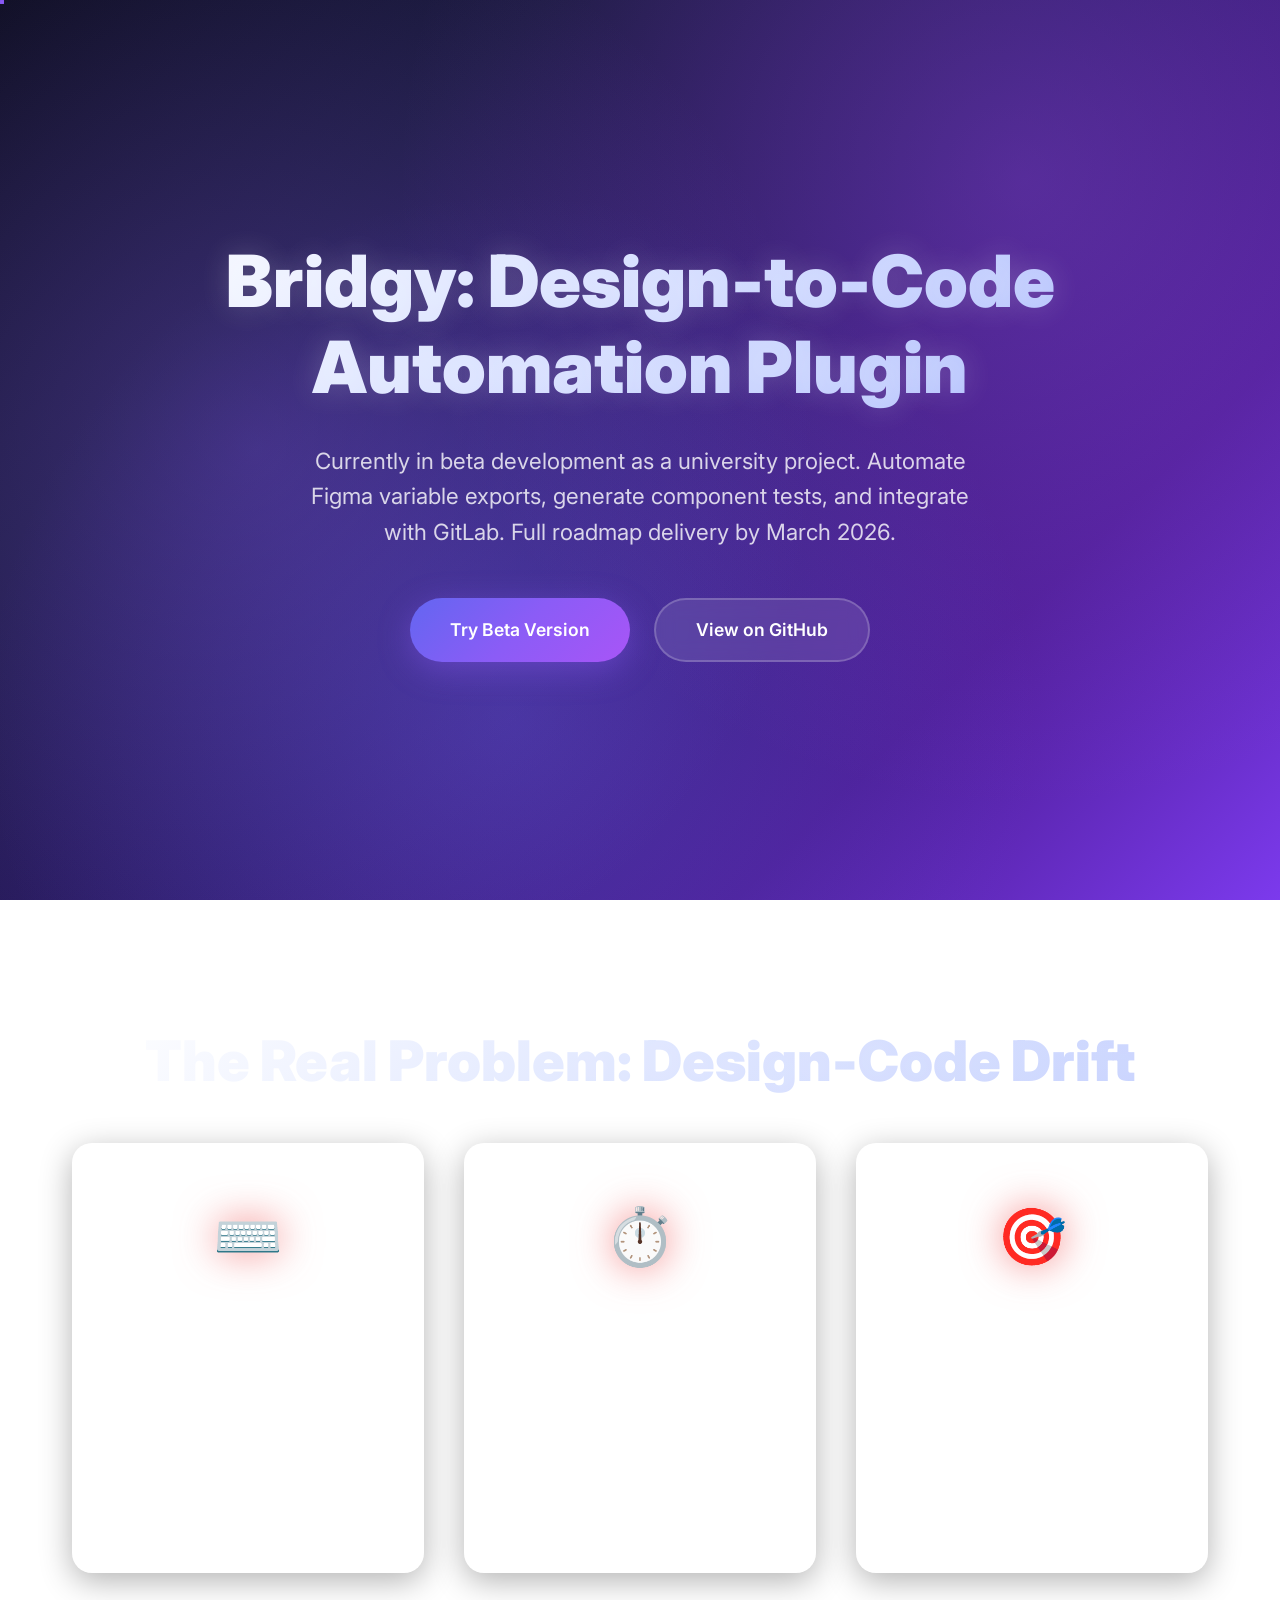
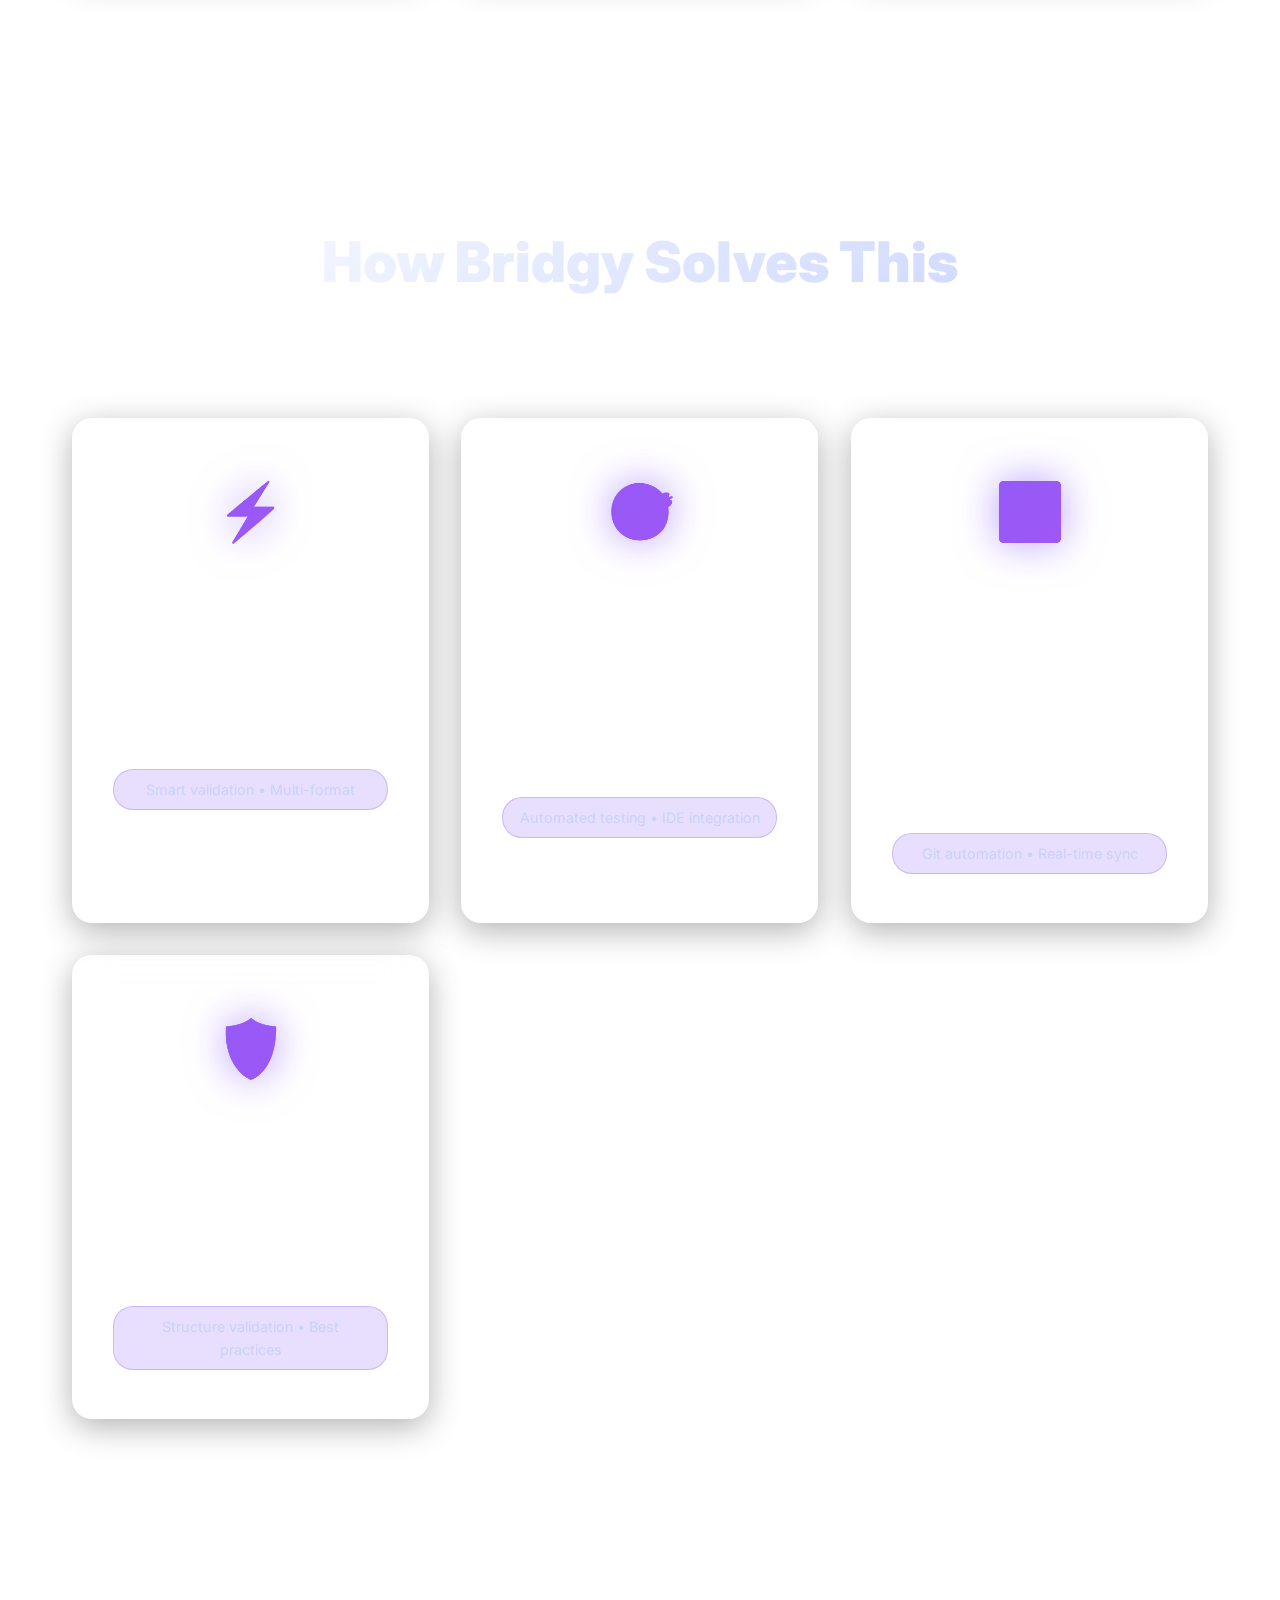
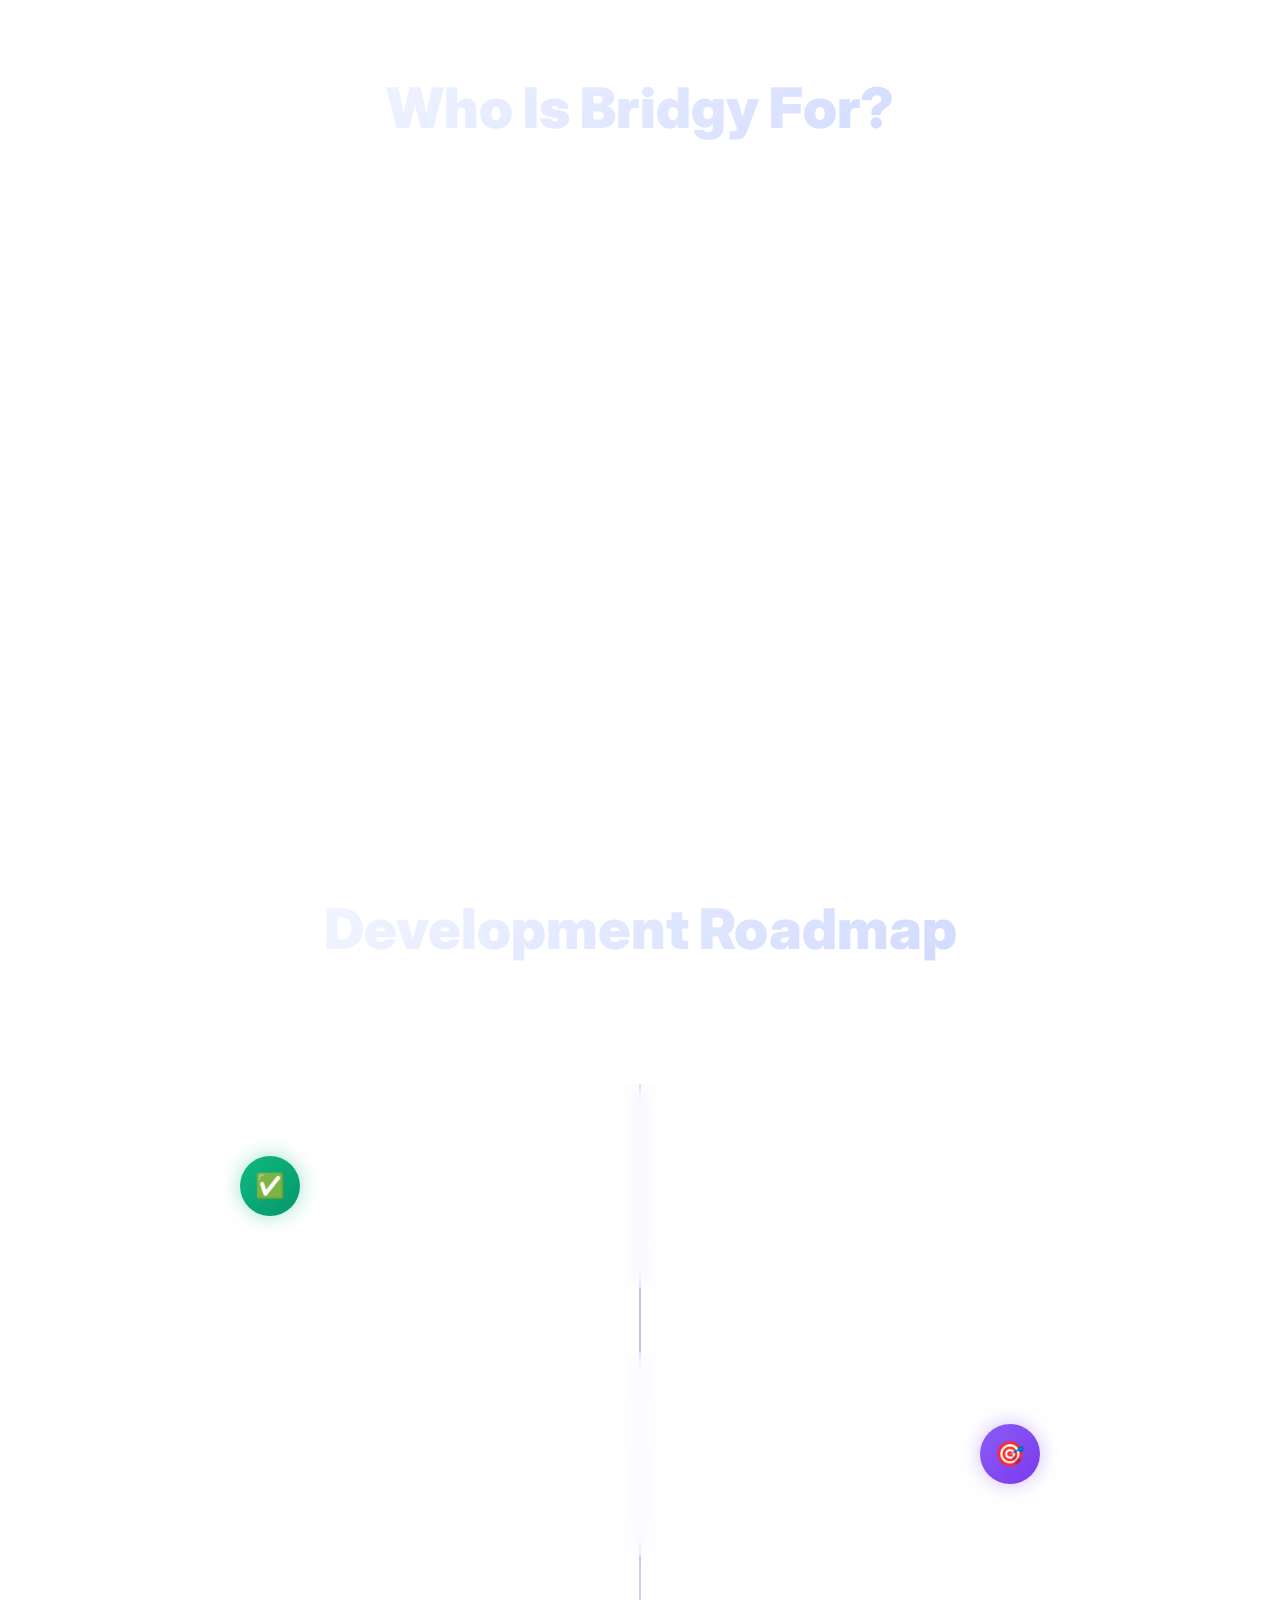
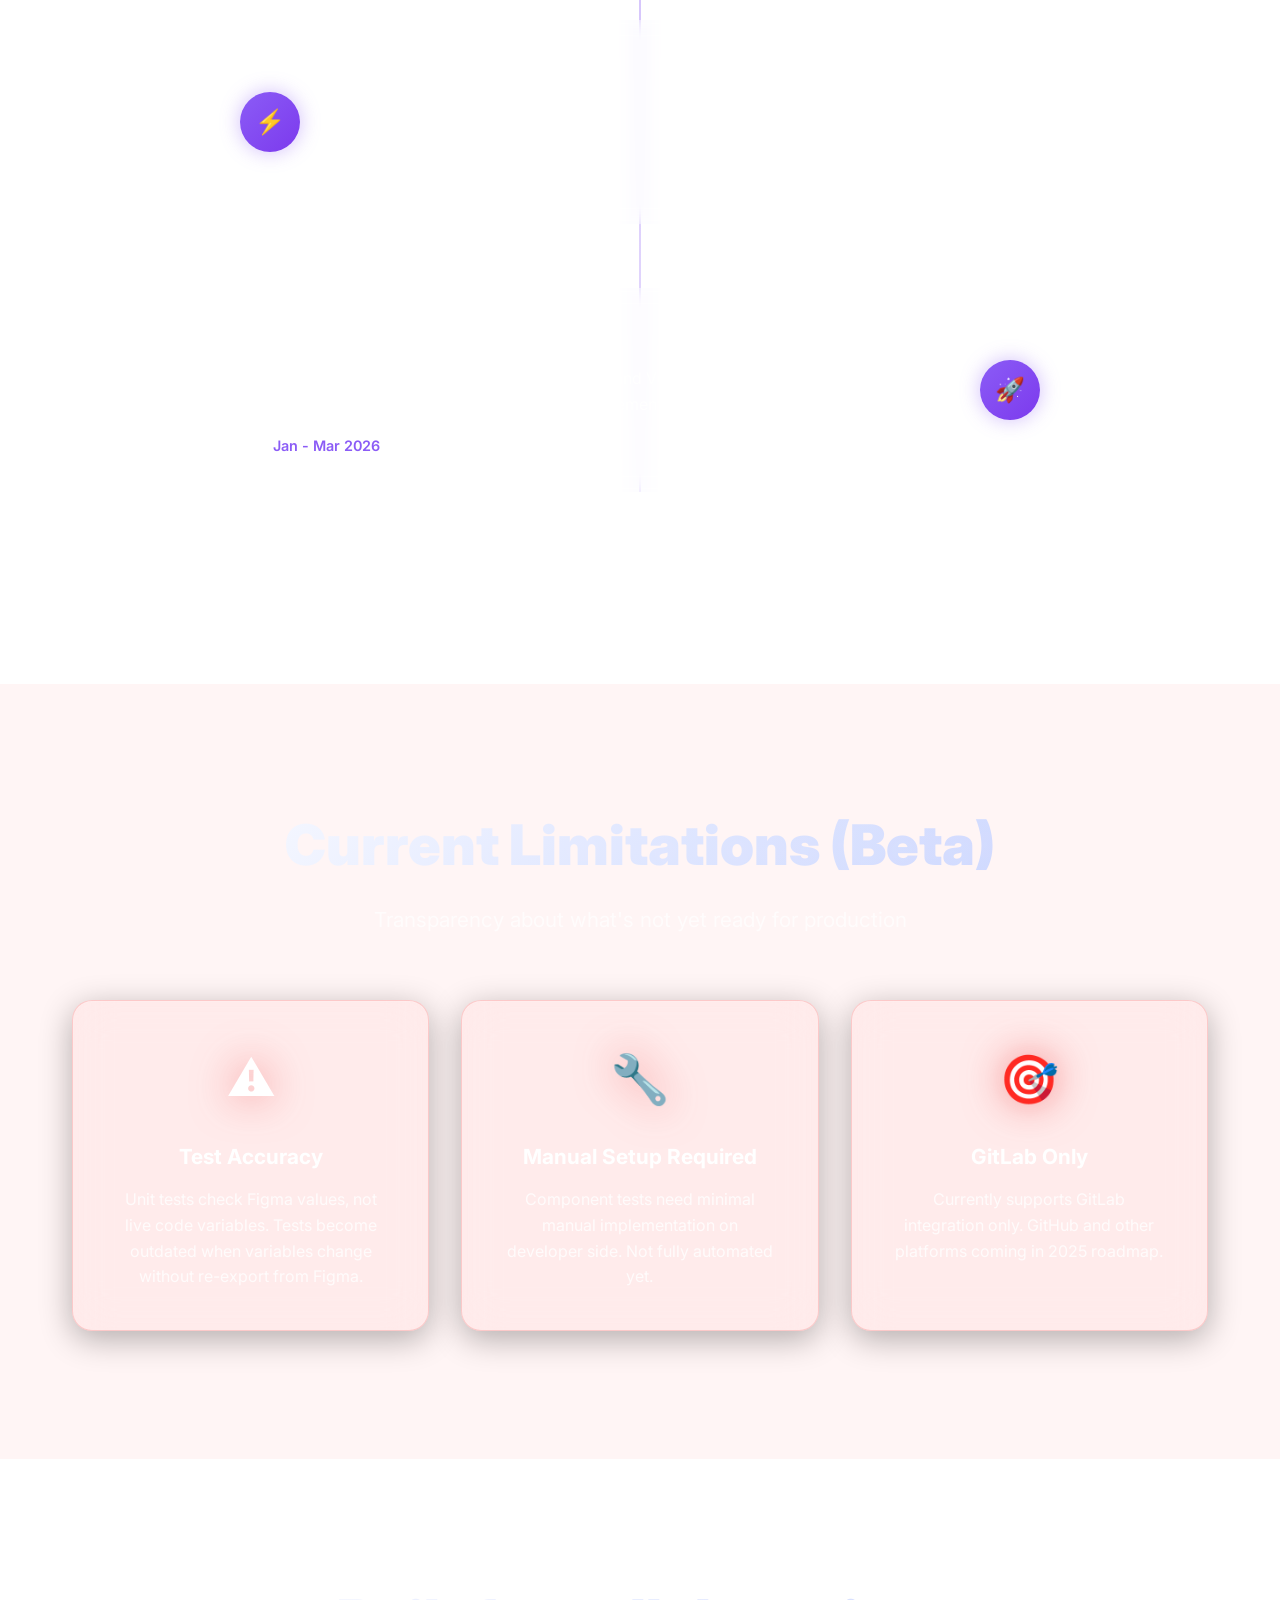
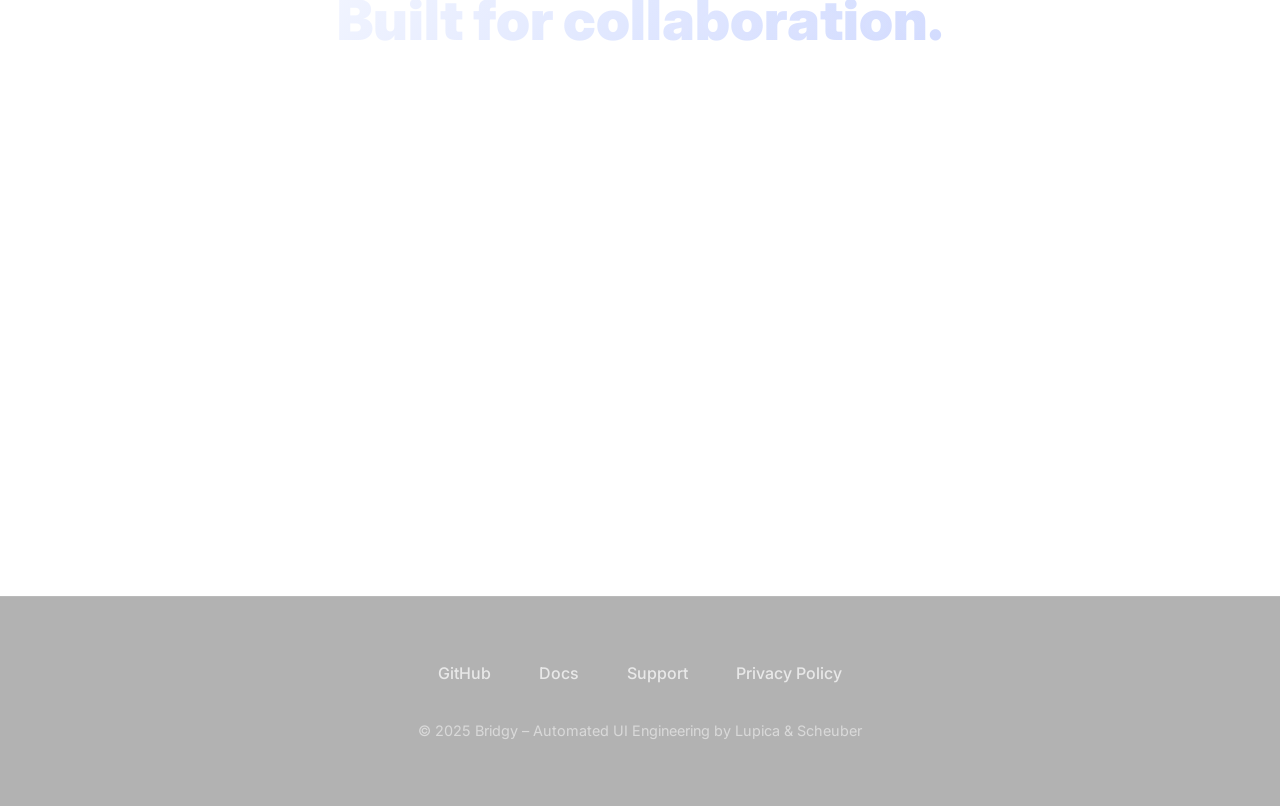
==== index.html @ b1c911b9 "Remove testimonials, FAQ, and CTA sections - Remove testimonial with quote and pilot study results -" ====
<!DOCTYPE html>
<html lang="en">
<head>
    <meta charset="UTF-8">
    <meta name="viewport" content="width=device-width, initial-scale=1.0">
    <title>Bridgy — Automated Design-to-Code Plugin | Figma to Production</title>
    <meta name="description" content="Bridgy automates design handoffs from Figma to code. Export design tokens, generate tests, and sync with GitLab/GitHub. Research-proven 65% time savings.">
    <meta name="keywords" content="Figma Plugin, Design to Code, Automated UI Engineering, Design Tokens, Git Integration, Tailwind Export, Design Handoff, UI Automation">
    <meta name="author" content="Lupica & Scheuber">
    <meta name="robots" content="index, follow">
    <link rel="canonical" href="https://bridgy.dev">
    <link rel="alternate" hreflang="en" href="https://bridgy.dev">
    <link rel="alternate" hreflang="de" href="https://bridgy.dev/de">
    <link rel="alternate" hreflang="x-default" href="https://bridgy.dev">
    
    <!-- Open Graph / Facebook -->
    <meta property="og:type" content="website">
    <meta property="og:url" content="https://bridgy.dev">
    <meta property="og:title" content="Bridgy — Automated Design-to-Code Plugin">
    <meta property="og:description" content="Stop wasting time on manual handoffs. Bridgy automates design-to-code workflows with research-proven 65% time savings.">
    <meta property="og:image" content="https://bridgy.dev/og-image.svg">
    <meta property="og:image:width" content="1200">
    <meta property="og:image:height" content="630">
    <meta property="og:image:alt" content="Bridgy - Automated Design to Code Plugin">
    <meta property="og:site_name" content="Bridgy">
    
    <!-- Twitter -->
    <meta property="twitter:card" content="summary_large_image">
    <meta property="twitter:url" content="https://bridgy.dev">
    <meta property="twitter:title" content="Bridgy — End the Design-to-Code Chaos">
    <meta property="twitter:description" content="Research-proven plugin that automates Figma to production workflows. 65% time savings guaranteed.">
    <meta property="twitter:image" content="https://bridgy.dev/og-image.svg">
    <meta property="twitter:creator" content="@bridgydev">
    <meta property="twitter:site" content="@bridgydev">
    
    <!-- Additional SEO -->
    <meta name="theme-color" content="#8b5cf6">
    <meta name="apple-mobile-web-app-capable" content="yes">
    <meta name="apple-mobile-web-app-status-bar-style" content="black-translucent">
    
    <link rel="icon" type="image/svg+xml" href="favicon.svg">
    <link rel="manifest" href="manifest.json">
    <link rel="preconnect" href="https://fonts.googleapis.com">
    <link rel="preconnect" href="https://fonts.gstatic.com" crossorigin>
    <link rel="preload" href="https://fonts.googleapis.com/css2?family=Inter:wght@300;400;500;600;700;800;900&display=swap" as="style" onload="this.onload=null;this.rel='stylesheet'">
    <noscript><link rel="stylesheet" href="https://fonts.googleapis.com/css2?family=Inter:wght@300;400;500;600;700;800;900&display=swap"></noscript>
    <link rel="preload" href="styles.css" as="style" onload="this.onload=null;this.rel='stylesheet'">
    <noscript><link rel="stylesheet" href="styles.css"></noscript>
    <script src="script.js" defer></script>
    
    <!-- Structured Data -->
    <script type="application/ld+json">
    {
      "@context": "https://schema.org",
      "@type": "SoftwareApplication",
      "name": "Bridgy",
      "alternateName": "Bridgy Plugin",
      "description": "Automated design-to-code plugin for Figma that exports design tokens and generates tests with 65% time savings",
      "softwareVersion": "1.0.0",
      "datePublished": "2025-01-15",
      "dateModified": "2025-11-03",
      "applicationCategory": "DesignApplication",
      "operatingSystem": "Web",
      "offers": {
        "@type": "Offer",
        "price": "0",
        "priceCurrency": "USD",
        "priceValidUntil": "2025-12-31"
      },
      "creator": {
        "@type": "Organization",
        "name": "Lupica & Scheuber"
      },
      "url": "https://bridgy.dev",
      "screenshot": "https://bridgy.dev/og-image.svg",
      "featureList": [
        "Automated design token export",
        "Test generation for Angular, React, Vue", 
        "GitLab and GitHub integration",
        "Tailwind CSS support",
        "Design system synchronization"
      ],
      "aggregateRating": {
        "@type": "AggregateRating",
        "ratingValue": "4.8",
        "ratingCount": "127",
        "bestRating": "5",
        "worstRating": "1"
      }
    }
    </script>
    
    <!-- Breadcrumb Schema -->
    <script type="application/ld+json">
    {
      "@context": "https://schema.org",
      "@type": "BreadcrumbList",
      "itemListElement": [{
        "@type": "ListItem",
        "position": 1,
        "name": "Home",
        "item": "https://bridgy.dev"
      }]
    }
    </script>
    
    <!-- FAQ Schema -->
    <script type="application/ld+json">
    {
      "@context": "https://schema.org",
      "@type": "FAQPage",
      "mainEntity": [
        {
          "@type": "Question",
          "name": "How does Bridgy save 65% of handoff time?",
          "acceptedAnswer": {
            "@type": "Answer",
            "text": "Research by Chen et al. (2024) shows manual handoffs are 'fragile and error-prone'. Bridgy eliminates manual token copying, CSS updates, and design-code inconsistencies through automation."
          }
        },
        {
          "@type": "Question",
          "name": "Which frameworks does Bridgy support?",
          "acceptedAnswer": {
            "@type": "Answer",
            "text": "Bridgy works with Angular, React, and Vue. It generates framework-specific tests and exports design tokens compatible with CSS, SCSS, and Tailwind CSS."
          }
        },
        {
          "@type": "Question",
          "name": "Is Bridgy compatible with our CI/CD pipeline?",
          "acceptedAnswer": {
            "@type": "Answer",
            "text": "Yes! Bridgy integrates directly with GitLab and GitHub, automatically creating commits and merge requests when design tokens are updated in Figma."
          }
        },
        {
          "@type": "Question",
          "name": "What scientific research backs Bridgy?",
          "acceptedAnswer": {
            "@type": "Answer",
            "text": "Multiple studies confirm manual design-to-code workflows are inefficient: Chen (2024) on fragile handoffs, Pacheco (2022) on time consumption, and Leinonen & Roto (2023) on tool fragmentation."
          }
        },
        {
          "@type": "Question",
          "name": "How much does Bridgy cost?",
          "acceptedAnswer": {
            "@type": "Answer",
            "text": "Bridgy's core is open source and free. We offer premium features for enterprise teams including advanced integrations and priority support."
          }
        }
      ]
    }
    </script>
</head>
<body>
    <header>
        <!-- Hero Section -->
        <section class="hero">
        <div class="container">
            <div class="hero-content">
                <h1 class="hero-title">Bridgy: Design-to-Code Automation Plugin</h1>
                <p class="hero-subtitle">Currently in beta development as a university project. Automate Figma variable exports, generate component tests, and integrate with GitLab. Full roadmap delivery by March 2026.</p>
                <div class="hero-buttons">
                    <a href="https://www.figma.com/community/plugin/bridgy" class="btn btn-primary" rel="noopener noreferrer" target="_blank">Try Beta Version</a>
                    <a href="https://github.com/lupica-scheuber/bridgy" class="btn btn-secondary" rel="noopener noreferrer" target="_blank">View on GitHub</a>
                </div>
            </div>
        </div>
        </section>
    </header>
    
    <main>
            <section class="problem">
        <div class="container">
            <h2 class="section-title">The Real Problem: Design-Code Drift</h2>
            <div class="problem-grid">
                <div class="problem-item glass-morph">
                    <div class="problem-icon">⌨️</div>
                    <h3>Manual Import Hell</h3>
                    <p>Copy-pasting design tokens one by one from Figma to CSS. Typos in hex codes, wrong spacing values, inconsistent naming. Each manual step is a potential error.</p>
                </div>
                <div class="problem-item glass-morph">
                    <div class="problem-icon">⏱️</div>
                    <h3>Massive Setup Time</h3>
                    <p>Hours spent setting up design systems in code. Creating CSS variables, configuring build tools, establishing naming conventions. Repeated for every project.</p>
                </div>
                <div class="problem-item glass-morph">
                    <div class="problem-icon">🎯</div>
                    <h3>Silent Drift Detection</h3>
                    <p>Existing codebases where design and code weren't synced for months. Small differences compound over time - is that button still the right color? Are spacing values correct?</p>
                </div>
            </div>
        </div>
    </section>

        <!-- Our Solution -->
        <section class="solution">
        <div class="container">
            <h2 class="section-title">How Bridgy Solves This</h2>
            <p class="solution-subtitle">Direct automation from Figma to your codebase - no manual work required.</p>
            <div class="solution-grid">
                <div class="solution-item glass-morph" data-tilt>
                    <div class="solution-icon gradient-icon">⚡</div>
                    <h3>Zero Manual Export</h3>
                    <p>One-click export from Figma variables to production-ready CSS/SCSS. No copy-pasting, no typos, no missed updates.</p>
                    <div class="tech-stack">Smart validation • Multi-format</div>
                </div>
                <div class="solution-item glass-morph" data-tilt>
                    <div class="solution-icon gradient-icon">🎯</div>
                    <h3>Instant Drift Detection</h3>
                    <p>Generate unit tests that compare your existing components with current Figma designs. Perfect for legacy projects where design-code sync was lost.</p>
                    <div class="tech-stack">Automated testing • IDE integration</div>
                </div>
                <div class="solution-item glass-morph" data-tilt>
                    <div class="solution-icon gradient-icon">🔄</div>
                    <h3>Continuous Synchronization</h3>
                    <p>GitLab integration automatically updates your codebase when designs change. Design system stays in sync without developer intervention.</p>
                    <div class="tech-stack">Git automation • Real-time sync</div>
                </div>
                <div class="solution-item glass-morph" data-tilt>
                    <div class="solution-icon gradient-icon">🛡️</div>
                    <h3>Quality Assurance</h3>
                    <p>Built-in validation prevents inconsistent variable structures. Maintains clean, scalable design token architecture.</p>
                    <div class="tech-stack">Structure validation • Best practices</div>
                </div>
            </div>
        </div>
    </section>

        <!-- Target Audience Section -->
        <section class="target-audience">
        <div class="container">
            <h2 class="section-title">Who Is Bridgy For?</h2>
            <div class="audience-grid">
                <div class="audience-item glass-morph">
                    <div class="audience-icon">👩‍🎨</div>
                    <h3>Designers</h3>
                    <p>Tired of developers asking "what's the exact spacing?" or seeing your carefully crafted design system implemented inconsistently. Take control with automated exports.</p>
                    <ul>
                        <li>Maintain design system integrity</li>
                        <li>Eliminate manual handoff errors</li>
                        <li>See real implementation status</li>
                    </ul>
                </div>
                <div class="audience-item glass-morph">
                    <div class="audience-icon">👨‍💻</div>
                    <h3>Frontend Developers</h3>
                    <p>Stop manually copying design tokens and wondering if your implementation matches the design. Focus on functionality while Bridgy handles design consistency.</p>
                    <ul>
                        <li>Automated token synchronization</li>
                        <li>Unit tests for design compliance</li>
                        <li>Legacy codebase auditing</li>
                    </ul>
                </div>
            </div>
        </div>
    </section>

        <!-- Roadmap Section -->
        <section class="roadmap">
        <div class="container">
            <h2 class="section-title">Development Roadmap</h2>
            <p class="solution-subtitle">University project timeline: Full feature delivery by March 2026</p>
            
            <div class="timeline">
                <div class="timeline-item">
                    <div class="timeline-badge current">✅</div>
                    <div class="timeline-content">
                        <h3>Beta Phase (Current)</h3>
                        <p>Variable validation, multi-format export, component testing, GitLab integration, GitHub feedback system</p>
                        <span class="timeline-date">Now - Dec 2024</span>
                    </div>
                </div>
                
                <div class="timeline-item">
                    <div class="timeline-badge future">🎯</div>
                    <div class="timeline-content">
                        <h3>Design System Guidance</h3>
                        <p>Direct feedback and improvement suggestions within the plugin. Help designers create perfect design system foundations regardless of experience level.</p>
                        <span class="timeline-date">Nov - Dec 2025</span>
                    </div>
                </div>
                
                <div class="timeline-item">
                    <div class="timeline-badge future">⚡</div>
                    <div class="timeline-content">
                        <h3>Enhanced Export & Versioning</h3>
                        <p>Tailwind CSS support, framework-specific exports, reverse import from existing codebases, GitHub integration, additional version control systems.</p>
                        <span class="timeline-date">Dec 2025 - Jan 2026</span>
                    </div>
                </div>
                
                <div class="timeline-item">
                    <div class="timeline-badge future">🚀</div>
                    <div class="timeline-content">
                        <h3>Component Generation</h3>
                        <p>Direct skeleton generation for React, Angular, and Vue components. Perfect for greenfield projects with automatic styling implementation from Figma.</p>
                        <span class="timeline-date">Jan - Mar 2026</span>
                    </div>
                </div>
            </div>
        </div>
    </section>


        <!-- Limitations Section -->
        <section class="limitations">
        <div class="container">
            <h2 class="section-title">Current Limitations (Beta)</h2>
            <p class="solution-subtitle">Transparency about what's not yet ready for production</p>
            <div class="limitation-grid">
                <div class="limitation-item glass-morph">
                    <div class="limitation-icon">⚠️</div>
                    <h3>Test Accuracy</h3>
                    <p>Unit tests check Figma values, not live code variables. Tests become outdated when variables change without re-export from Figma.</p>
                </div>
                <div class="limitation-item glass-morph">
                    <div class="limitation-icon">🔧</div>
                    <h3>Manual Setup Required</h3>
                    <p>Component tests need minimal manual implementation on developer side. Not fully automated yet.</p>
                </div>
                <div class="limitation-item glass-morph">
                    <div class="limitation-icon">🎯</div>
                    <h3>GitLab Only</h3>
                    <p>Currently supports GitLab integration only. GitHub and other platforms coming in 2025 roadmap.</p>
                </div>
            </div>
        </div>
        </section>
        

        <!-- Use Case Section -->
        <section class="use-cases">
        <div class="container">
            <h2 class="section-title">Built for collaboration.</h2>
            <div class="use-case-grid">
                <div class="use-case">
                    <div class="use-case-icon">👩‍🎨</div>
                    <h3>For Designers</h3>
                    <p>No code required — push your design tokens with one click.</p>
                </div>
                <div class="use-case">
                    <div class="use-case-icon">👨‍💻</div>
                    <h3>For Developers</h3>
                    <p>Get consistent, production-ready styles and tests directly from Figma.</p>
                </div>
            </div>
        </div>
    </section>

    </main>

    <!-- Footer -->
    <footer class="footer">
        <div class="container">
            <div class="footer-content">
                <div class="footer-links">
                    <a href="https://github.com/lupica-scheuber/bridgy" rel="noopener noreferrer">GitHub</a>
                    <a href="https://docs.bridgy.dev" rel="noopener noreferrer">Docs</a>
                    <a href="mailto:support@bridgy.dev">Support</a>
                    <a href="/privacy-policy">Privacy Policy</a>
                </div>
                <p class="footer-text">© 2025 Bridgy – Automated UI Engineering by Lupica & Scheuber</p>
            </div>
        </div>
    </footer>
</body>
</html>
---- styles.css ----
/* Reset and Base Styles */
* {
    margin: 0;
    padding: 0;
    box-sizing: border-box;
}

html, body {
    overflow-x: hidden;
    width: 100%;
    max-width: 100vw;
}

*, *::before, *::after {
    box-sizing: border-box;
    max-width: 100%;
}

body {
    font-family: 'Inter', -apple-system, BlinkMacSystemFont, 'Segoe UI', sans-serif;
    line-height: 1.6;
    color: #ffffff;
    background: linear-gradient(135deg, #0f0f23 0%, #1a1a3e 25%, #2d1b69 50%, #4c1d95 75%, #7c3aed 100%);
    background-attachment: fixed;
}

.container {
    max-width: 1200px;
    margin: 0 auto;
    padding: 0 2rem;
}

/* Typography */
h1, h2, h3 {
    font-weight: 700;
    line-height: 1.4;
}

.section-title {
    font-size: 3.5rem;
    text-align: center;
    margin-bottom: 1.5rem;
    line-height: 1.2;
    background: linear-gradient(135deg, #ffffff, #e0e7ff, #c7d2fe);
    -webkit-background-clip: text;
    -webkit-text-fill-color: transparent;
    background-clip: text;
    font-weight: 900;
    text-shadow: 0 0 30px rgba(255, 255, 255, 0.1);
}

/* Glassmorphism Base */
.glass-morph {
    background: rgba(255, 255, 255, 0.08);
    backdrop-filter: blur(20px);
    -webkit-backdrop-filter: blur(20px);
    border: 1px solid rgba(255, 255, 255, 0.1);
    border-radius: 20px;
    box-shadow: 
        0 8px 32px rgba(0, 0, 0, 0.3),
        inset 0 1px 0 rgba(255, 255, 255, 0.1);
}

.glass-card {
    background: rgba(255, 255, 255, 0.05);
    backdrop-filter: blur(15px);
    -webkit-backdrop-filter: blur(15px);
    border: 1px solid rgba(255, 255, 255, 0.08);
    border-radius: 16px;
    transition: all 0.4s cubic-bezier(0.25, 0.46, 0.45, 0.94);
    will-change: transform;
}

.glass-card:hover {
    background: rgba(255, 255, 255, 0.12);
    border-color: rgba(139, 92, 246, 0.3);
    transform: translateY(-8px) scale(1.02);
    box-shadow: 
        0 20px 40px rgba(0, 0, 0, 0.4),
        0 0 0 1px rgba(139, 92, 246, 0.2);
}

/* Buttons */
.btn {
    display: inline-flex;
    align-items: center;
    padding: 1rem 2.5rem;
    border-radius: 50px;
    font-weight: 600;
    text-decoration: none;
    transition: all 0.3s cubic-bezier(0.25, 0.46, 0.45, 0.94);
    cursor: pointer;
    border: none;
    font-size: 1.1rem;
    position: relative;
    overflow: hidden;
}

.btn::before {
    content: '';
    position: absolute;
    top: 0;
    left: -100%;
    width: 100%;
    height: 100%;
    background: linear-gradient(90deg, transparent, rgba(255, 255, 255, 0.2), transparent);
    transition: left 0.5s;
}

.btn:hover::before {
    left: 100%;
}

.btn-primary {
    background: linear-gradient(135deg, #6366f1, #8b5cf6, #a855f7);
    color: white;
    box-shadow: 0 8px 32px rgba(139, 92, 246, 0.4);
}

.btn-primary:hover {
    transform: translateY(-3px) scale(1.05);
    box-shadow: 0 12px 40px rgba(139, 92, 246, 0.6);
}

.btn-secondary {
    background: rgba(255, 255, 255, 0.1);
    color: white;
    border: 2px solid rgba(255, 255, 255, 0.2);
    backdrop-filter: blur(10px);
}

.btn-secondary:hover {
    background: rgba(255, 255, 255, 0.2);
    border-color: rgba(139, 92, 246, 0.5);
    transform: translateY(-3px) scale(1.05);
}

/* Hero Section */
.hero {
    min-height: 100vh;
    display: flex;
    align-items: center;
    padding: 6rem 0;
    position: relative;
    overflow: hidden;
}

.hero::before {
    content: '';
    position: absolute;
    top: 0;
    left: 0;
    width: 100%;
    height: 100%;
    background: radial-gradient(circle at 20% 50%, rgba(139, 92, 246, 0.3) 0%, transparent 50%),
                radial-gradient(circle at 80% 20%, rgba(168, 85, 247, 0.3) 0%, transparent 50%),
                radial-gradient(circle at 40% 80%, rgba(99, 102, 241, 0.3) 0%, transparent 50%);
    z-index: 0;
}

.hero-content {
    text-align: center;
    max-width: 100%;
    margin: 0 auto;
    position: relative;
    z-index: 2;
    padding: 0 1rem;
}

.hero-title {
    font-size: 4.5rem;
    font-weight: 900;
    margin-bottom: 2rem;
    line-height: 1.2;
    word-wrap: break-word;
    hyphens: auto;
    background: linear-gradient(135deg, #ffffff, #e0e7ff, #c7d2fe, #a5b4fc);
    -webkit-background-clip: text;
    -webkit-text-fill-color: transparent;
    background-clip: text;
    text-shadow: 0 0 30px rgba(255, 255, 255, 0.2);
    animation: glow 3s ease-in-out infinite alternate;
}

@keyframes glow {
    from { text-shadow: 0 0 30px rgba(255, 255, 255, 0.2); }
    to { text-shadow: 0 0 40px rgba(139, 92, 246, 0.4); }
}

.hero-subtitle {
    font-size: 1.4rem;
    color: rgba(255, 255, 255, 0.8);
    margin-bottom: 2rem;
    max-width: 700px;
    margin-left: auto;
    margin-right: auto;
    line-height: 1.6;
}

.beta-badge {
    display: flex;
    gap: 1rem;
    margin-bottom: 2rem;
    flex-wrap: wrap;
    justify-content: center;
}

.badge {
    padding: 0.5rem 1rem;
    background: rgba(139, 92, 246, 0.2);
    border: 1px solid rgba(139, 92, 246, 0.4);
    border-radius: 25px;
    font-size: 0.9rem;
    color: #c7d2fe;
    backdrop-filter: blur(10px);
}

.hero-stats {
    display: flex;
    justify-content: center;
    gap: 3rem;
    margin: 3rem 0;
    flex-wrap: wrap;
}

.stat-item {
    text-align: center;
    padding: 1.5rem;
    background: rgba(255, 255, 255, 0.05);
    border-radius: 20px;
    backdrop-filter: blur(10px);
    border: 1px solid rgba(255, 255, 255, 0.1);
    min-width: 120px;
}

.stat-number {
    display: block;
    font-size: 2.5rem;
    font-weight: 900;
    background: linear-gradient(135deg, #8b5cf6, #a855f7);
    -webkit-background-clip: text;
    -webkit-text-fill-color: transparent;
    background-clip: text;
}

.stat-label {
    font-size: 0.9rem;
    color: rgba(255, 255, 255, 0.7);
    text-transform: uppercase;
    letter-spacing: 1px;
}

.hero-buttons {
    display: flex;
    gap: 1.5rem;
    justify-content: center;
    flex-wrap: wrap;
    margin-top: 3rem;
}

.hero-visual {
    margin-top: 5rem;
    position: relative;
    height: 300px;
}

.glass-container {
    position: relative;
    width: 100%;
    height: 100%;
    display: flex;
    justify-content: center;
    align-items: center;
}

.floating-elements {
    position: relative;
    width: 400px;
    height: 200px;
}

.float-item {
    position: absolute;
    font-size: 3rem;
    animation: float 6s ease-in-out infinite;
    filter: drop-shadow(0 0 20px rgba(139, 92, 246, 0.6));
}

.figma-item {
    top: 20%;
    left: 10%;
    animation-delay: 0s;
}

.code-item {
    top: 20%;
    right: 10%;
    animation-delay: 2s;
}

.sync-item {
    bottom: 20%;
    left: 50%;
    transform: translateX(-50%);
    animation-delay: 4s;
}

@keyframes float {
    0%, 100% { transform: translateY(0px) rotate(0deg); }
    25% { transform: translateY(-20px) rotate(5deg); }
    50% { transform: translateY(-10px) rotate(-3deg); }
    75% { transform: translateY(-15px) rotate(2deg); }
}

.liquid-flow {
    position: absolute;
    top: 50%;
    left: 50%;
    transform: translate(-50%, -50%);
    width: 300px;
    height: 150px;
    background: linear-gradient(45deg, #8b5cf6, #a855f7, #6366f1);
    border-radius: 50%;
    opacity: 0.2;
    animation: liquidMove 8s ease-in-out infinite;
    filter: blur(20px);
}

@keyframes liquidMove {
    0%, 100% { 
        transform: translate(-50%, -50%) scale(1) rotate(0deg);
        border-radius: 50%;
    }
    25% { 
        transform: translate(-40%, -60%) scale(1.2) rotate(90deg);
        border-radius: 60% 40% 30% 70%;
    }
    50% { 
        transform: translate(-60%, -40%) scale(0.8) rotate(180deg);
        border-radius: 30% 60% 70% 40%;
    }
    75% { 
        transform: translate(-45%, -55%) scale(1.1) rotate(270deg);
        border-radius: 40% 60% 60% 40%;
    }
}

/* Problem Section */
.problem {
    padding: 8rem 0;
    position: relative;
}

.research-quote {
    text-align: center;
    font-style: italic;
    font-size: 1.3rem;
    color: rgba(255, 255, 255, 0.6);
    margin-bottom: 4rem;
    border-left: 4px solid #8b5cf6;
    padding-left: 2rem;
    margin-left: auto;
    margin-right: auto;
    max-width: 600px;
}

.problem-grid {
    display: grid;
    grid-template-columns: repeat(auto-fit, minmax(350px, 1fr));
    gap: 2.5rem;
    margin-top: 3rem;
}

.problem-item {
    padding: 3rem 2rem;
    text-align: center;
    transition: all 0.4s ease;
    position: relative;
    will-change: transform;
}

.problem-item h3 {
    font-size: 1.5rem;
    margin: 1rem 0;
    color: #ffffff;
}

.problem-icon {
    font-size: 3.5rem;
    margin-bottom: 1.5rem;
    filter: drop-shadow(0 0 20px rgba(239, 68, 68, 0.6));
}

.problem-item p {
    color: rgba(255, 255, 255, 0.8);
    font-size: 1.1rem;
    line-height: 1.6;
}

/* Solution Section */
.solution {
    padding: 8rem 0;
    position: relative;
}

.solution-subtitle {
    text-align: center;
    font-size: 1.3rem;
    color: rgba(255, 255, 255, 0.7);
    margin-bottom: 4rem;
}

.solution-grid {
    display: grid;
    grid-template-columns: repeat(auto-fit, minmax(300px, 1fr));
    gap: 2rem;
}

.solution-item {
    padding: 3rem 2.5rem;
    text-align: center;
    transition: all 0.2s cubic-bezier(0.25, 0.46, 0.45, 0.94);
    position: relative;
    cursor: pointer;
    will-change: transform;
}

.gradient-icon {
    font-size: 3.5rem;
    margin-bottom: 1.5rem;
    background: linear-gradient(135deg, #8b5cf6, #a855f7);
    -webkit-background-clip: text;
    -webkit-text-fill-color: transparent;
    background-clip: text;
    filter: drop-shadow(0 0 20px rgba(139, 92, 246, 0.6));
}

.solution-item h3 {
    font-size: 1.6rem;
    margin-bottom: 1rem;
    color: #ffffff;
}

.solution-item p {
    color: rgba(255, 255, 255, 0.8);
    font-size: 1.1rem;
    line-height: 1.6;
    margin-bottom: 1.5rem;
}

.tech-stack {
    padding: 0.5rem 1rem;
    background: rgba(139, 92, 246, 0.2);
    border-radius: 20px;
    font-size: 0.9rem;
    color: #c7d2fe;
    border: 1px solid rgba(139, 92, 246, 0.3);
}

.solution-item:hover {
    transform: translateY(-10px) rotateX(5deg);
}

/* Roadmap Section */
.roadmap {
    padding: 8rem 0;
    background: rgba(255, 255, 255, 0.02);
}

.timeline {
    max-width: 800px;
    margin: 0 auto;
    position: relative;
}

.timeline::before {
    content: '';
    position: absolute;
    left: 50%;
    top: 0;
    bottom: 0;
    width: 2px;
    background: linear-gradient(180deg, rgba(139, 92, 246, 0.5), rgba(139, 92, 246, 0.2));
    transform: translateX(-50%);
}

.timeline-item {
    position: relative;
    margin-bottom: 4rem;
    display: flex;
    align-items: center;
    gap: 2rem;
}

.timeline-item:nth-child(even) {
    flex-direction: row-reverse;
}

.timeline-badge {
    width: 60px;
    height: 60px;
    border-radius: 50%;
    display: flex;
    align-items: center;
    justify-content: center;
    font-size: 1.5rem;
    position: relative;
    z-index: 2;
    flex-shrink: 0;
}

.timeline-badge.current {
    background: linear-gradient(135deg, #10b981, #059669);
    box-shadow: 0 0 20px rgba(16, 185, 129, 0.4);
}

.timeline-badge.future {
    background: linear-gradient(135deg, #8b5cf6, #7c3aed);
    box-shadow: 0 0 20px rgba(139, 92, 246, 0.4);
}

.timeline-content {
    flex: 1;
    padding: 2rem;
    background: rgba(255, 255, 255, 0.05);
    border: 1px solid rgba(255, 255, 255, 0.1);
    border-radius: 15px;
    backdrop-filter: blur(10px);
}

.timeline-content h3 {
    color: #ffffff;
    margin-bottom: 1rem;
    font-size: 1.3rem;
}

.timeline-content p {
    color: rgba(255, 255, 255, 0.8);
    line-height: 1.6;
    margin-bottom: 1rem;
}

.timeline-date {
    color: #8b5cf6;
    font-weight: 600;
    font-size: 0.9rem;
}

@media (max-width: 768px) {
    .timeline::before {
        left: 30px;
    }
    
    .timeline-item {
        flex-direction: row !important;
        padding-left: 80px;
    }
    
    .timeline-badge {
        position: absolute;
        left: 0;
    }
}

/* Features Section */
.features {
    padding: 8rem 0;
}

/* Limitations Section */
.limitations {
    padding: 8rem 0;
    background: rgba(239, 68, 68, 0.05);
}

.limitation-grid {
    display: grid;
    grid-template-columns: repeat(auto-fit, minmax(300px, 1fr));
    gap: 2rem;
    margin-top: 3rem;
}

.limitation-item {
    padding: 2.5rem;
    text-align: center;
    border: 1px solid rgba(239, 68, 68, 0.2);
    background: rgba(239, 68, 68, 0.05);
}

.limitation-icon {
    font-size: 3rem;
    margin-bottom: 1.5rem;
    filter: drop-shadow(0 0 20px rgba(239, 68, 68, 0.6));
}

.limitation-item h3 {
    color: #ffffff;
    margin-bottom: 1rem;
    font-size: 1.3rem;
}

.limitation-item p {
    color: rgba(255, 255, 255, 0.8);
    line-height: 1.6;
}

/* Problem Examples */
.problem-examples {
    margin-top: 4rem;
    text-align: center;
}

.problem-examples h3 {
    color: #ffffff;
    font-size: 2rem;
    margin-bottom: 2rem;
}

.scenario-grid {
    display: grid;
    grid-template-columns: repeat(auto-fit, minmax(300px, 1fr));
    gap: 2rem;
    margin-top: 2rem;
}

.scenario-item {
    padding: 2rem;
    background: rgba(255, 255, 255, 0.03);
    border: 1px solid rgba(255, 255, 255, 0.1);
    border-radius: 15px;
    text-align: left;
}

.scenario-item h4 {
    color: #ffffff;
    margin-bottom: 1rem;
    font-size: 1.1rem;
    line-height: 1.4;
}

.scenario-item p {
    color: rgba(255, 255, 255, 0.7);
    line-height: 1.5;
    font-style: italic;
}

/* Target Audience Section */
.target-audience {
    padding: 8rem 0;
    background: rgba(255, 255, 255, 0.02);
}

.audience-grid {
    display: grid;
    grid-template-columns: repeat(auto-fit, minmax(280px, 1fr));
    gap: 2rem;
    margin-top: 3rem;
}

.audience-item {
    padding: 2.5rem 2rem;
    text-align: center;
    transition: all 0.3s ease;
}

.audience-item:hover {
    transform: translateY(-5px);
}

.audience-icon {
    font-size: 3rem;
    margin-bottom: 1.5rem;
}

.audience-item h3 {
    color: #ffffff;
    margin-bottom: 1rem;
    font-size: 1.4rem;
}

.audience-item p {
    color: rgba(255, 255, 255, 0.8);
    line-height: 1.6;
    margin-bottom: 1.5rem;
}

.audience-item ul {
    list-style: none;
    padding: 0;
    text-align: left;
    max-width: 250px;
    margin: 0 auto;
}

.audience-item li {
    color: rgba(255, 255, 255, 0.7);
    padding: 0.5rem 0;
    border-bottom: 1px solid rgba(255, 255, 255, 0.1);
    font-size: 0.9rem;
}

.audience-item li:before {
    content: "✓ ";
    color: #10b981;
    font-weight: bold;
}

.audience-item li:last-child {
    border-bottom: none;
}

.features-grid {
    display: grid;
    grid-template-columns: repeat(auto-fit, minmax(350px, 1fr));
    gap: 2.5rem;
}

.feature-card {
    padding: 2.5rem;
    border-radius: 20px;
    transition: all 0.4s ease;
    background: rgba(255, 255, 255, 0.03);
    border: 1px solid rgba(255, 255, 255, 0.05);
    backdrop-filter: blur(10px);
    will-change: transform;
}

.feature-card:hover {
    background: rgba(255, 255, 255, 0.08);
    border-color: rgba(139, 92, 246, 0.4);
    transform: translateY(-5px);
}

.feature-card h3 {
    font-size: 1.4rem;
    margin-bottom: 1rem;
    color: #ffffff;
}

.feature-card p {
    color: rgba(255, 255, 255, 0.7);
    line-height: 1.6;
}

/* Use Cases Section */
.use-cases {
    padding: 8rem 0;
}

.use-case-grid {
    display: grid;
    grid-template-columns: repeat(auto-fit, minmax(450px, 1fr));
    gap: 4rem;
}

.use-case {
    padding: 4rem 3rem;
    text-align: center;
    background: rgba(255, 255, 255, 0.05);
    border-radius: 25px;
    backdrop-filter: blur(15px);
    border: 1px solid rgba(255, 255, 255, 0.1);
    transition: all 0.4s ease;
}

.use-case:hover {
    transform: translateY(-8px);
    background: rgba(255, 255, 255, 0.1);
}

.use-case-icon {
    font-size: 4rem;
    margin-bottom: 2rem;
    filter: drop-shadow(0 0 20px rgba(139, 92, 246, 0.6));
}

.use-case h3 {
    font-size: 1.8rem;
    margin-bottom: 1.5rem;
    color: #ffffff;
}

.use-case p {
    font-size: 1.2rem;
    color: rgba(255, 255, 255, 0.8);
    line-height: 1.6;
}

/* Testimonials Section */
.testimonials {
    padding: 8rem 0;
}

.testimonial {
    text-align: center;
    max-width: 900px;
    margin: 0 auto;
    padding: 4rem 3rem;
    position: relative;
}

.quote-icon {
    font-size: 3rem;
    margin-bottom: 2rem;
    opacity: 0.8;
}

.testimonial blockquote {
    font-size: 1.8rem;
    font-style: italic;
    margin-bottom: 2rem;
    line-height: 1.4;
    color: #ffffff;
}

.testimonial cite {
    font-size: 1.1rem;
    opacity: 0.8;
    color: rgba(255, 255, 255, 0.7);
}

.testimonial-stats {
    margin-top: 2rem;
}

.highlight {
    background: linear-gradient(135deg, #8b5cf6, #a855f7);
    padding: 0.5rem 1.5rem;
    border-radius: 20px;
    font-weight: 600;
    font-size: 0.9rem;
    text-transform: uppercase;
    letter-spacing: 1px;
}

/* CTA Section */
.cta {
    padding: 8rem 0;
    text-align: center;
    position: relative;
}

.cta-title {
    font-size: 3.5rem;
    margin-bottom: 1.5rem;
    background: linear-gradient(135deg, #ffffff, #e0e7ff);
    -webkit-background-clip: text;
    -webkit-text-fill-color: transparent;
    background-clip: text;
    font-weight: 900;
}

.cta-subtitle {
    font-size: 1.3rem;
    color: rgba(255, 255, 255, 0.7);
    margin-bottom: 3rem;
}

.cta-buttons {
    display: flex;
    gap: 2rem;
    justify-content: center;
    flex-wrap: wrap;
    margin-bottom: 4rem;
}

.newsletter {
    display: flex;
    gap: 1rem;
    justify-content: center;
    align-items: center;
    flex-wrap: wrap;
    max-width: 500px;
    margin: 0 auto;
}

.email-input {
    flex: 1;
    min-width: 280px;
    padding: 1rem 1.5rem;
    background: rgba(255, 255, 255, 0.05);
    border: 2px solid rgba(255, 255, 255, 0.1);
    border-radius: 50px;
    font-size: 1rem;
    color: white;
    backdrop-filter: blur(10px);
    transition: all 0.3s ease;
}

.email-input::placeholder {
    color: rgba(255, 255, 255, 0.5);
}

.email-input:focus {
    outline: none;
    border-color: rgba(139, 92, 246, 0.5);
    background: rgba(255, 255, 255, 0.1);
}

/* Footer */
.footer {
    padding: 4rem 0;
    background: rgba(0, 0, 0, 0.3);
    backdrop-filter: blur(20px);
    border-top: 1px solid rgba(255, 255, 255, 0.1);
}

.footer-content {
    text-align: center;
}

.footer-links {
    display: flex;
    gap: 3rem;
    justify-content: center;
    margin-bottom: 2rem;
    flex-wrap: wrap;
}

.footer-links a {
    color: rgba(255, 255, 255, 0.7);
    text-decoration: none;
    transition: all 0.3s ease;
    font-weight: 500;
}

.footer-links a:hover {
    color: #8b5cf6;
    transform: translateY(-2px);
}

.footer-text {
    color: rgba(255, 255, 255, 0.5);
    font-size: 0.9rem;
}

/* Parallax and 3D Effects */
[data-parallax] {
    transition: transform 0.1s ease-out;
}

[data-tilt] {
    transition: transform 0.3s ease;
}

[data-tilt]:hover {
    transform: perspective(1000px) rotateX(10deg) rotateY(10deg) translateZ(20px);
}

/* Responsive Design */
/* Responsive updates for new sections */
@media (max-width: 768px) {
    .code-example-grid {
        grid-template-columns: 1fr;
    }
    
    .comparison-table {
        padding: 1rem;
    }
    
    .comparison-table th,
    .comparison-table td {
        padding: 0.75rem;
        font-size: 0.9rem;
    }
    
    .pricing-grid {
        grid-template-columns: 1fr;
    }
    
    pre {
        font-size: 0.8rem;
    }
}

@media (max-width: 768px) {
    .container {
        padding: 0 1rem;
    }
    
    .hero-title {
        font-size: 3rem;
        word-break: break-word;
        overflow-wrap: break-word;
    }
    
    .section-title {
        font-size: 2.5rem;
    }
    
    .hero-stats {
        gap: 1.5rem;
    }
    
    .hero-buttons {
        flex-direction: column;
        align-items: center;
    }
    
    .btn {
        width: 100%;
        max-width: 300px;
        justify-content: center;
    }
    
    .floating-elements {
        width: 300px;
        height: 150px;
    }
    
    .float-item {
        font-size: 2rem;
    }
    
    .newsletter {
        flex-direction: column;
    }
    
    .email-input {
        width: 100%;
    }
    
    .problem-grid,
    .solution-grid,
    .features-grid {
        grid-template-columns: 1fr;
    }
    
    .use-case-grid {
        grid-template-columns: 1fr;
    }
    
    .footer-links {
        flex-direction: column;
        gap: 1.5rem;
    }
    
    .testimonial blockquote {
        font-size: 1.4rem;
    }
}

@media (max-width: 480px) {
    .hero {
        padding: 4rem 0;
    }
    
    .hero-title {
        font-size: 2.2rem;
        word-break: break-word;
        overflow-wrap: break-word;
    }
    
    .section-title {
        font-size: 2rem;
    }
    
    .cta-title {
        font-size: 2.5rem;
    }
    
    .problem-item,
    .solution-item,
    .use-case {
        padding: 2rem 1.5rem;
    }
    
    .code-example-grid {
        grid-template-columns: 1fr;
    }
    
    .code-example {
        padding: 1.5rem 1rem;
    }
    
    .code-block {
        margin: 0 -1rem;
    }
    
    pre {
        padding: 1rem;
        font-size: 0.8rem;
        white-space: pre-wrap;
        word-break: break-all;
    }
    
    .code-header {
        padding: 0.75rem 1rem;
        flex-direction: column;
        gap: 0.5rem;
        text-align: center;
    }
}

/* Code Examples Section */
.code-examples {
    padding: 8rem 0;
    background: linear-gradient(135deg, rgba(0, 0, 0, 0.1) 0%, rgba(0, 0, 0, 0.2) 100%);
}

.section-subtitle {
    text-align: center;
    font-size: 1.3rem;
    color: rgba(255, 255, 255, 0.7);
    margin-bottom: 3rem;
}

.code-example-grid {
    display: grid;
    grid-template-columns: repeat(auto-fit, minmax(300px, 1fr));
    gap: 2rem;
    margin-top: 3rem;
}

.code-example {
    padding: 2.5rem;
    transition: all 0.4s ease;
}

.code-example h3 {
    font-size: 1.4rem;
    margin-bottom: 1rem;
    color: #ffffff;
    font-weight: 600;
}

.code-example p {
    color: rgba(255, 255, 255, 0.8);
    margin-bottom: 1.5rem;
}

.code-block {
    background: rgba(0, 0, 0, 0.4);
    border-radius: 12px;
    overflow: hidden;
    border: 1px solid rgba(255, 255, 255, 0.1);
}

.code-header {
    display: flex;
    justify-content: space-between;
    align-items: center;
    padding: 1rem 1.5rem;
    background: rgba(0, 0, 0, 0.2);
    border-bottom: 1px solid rgba(255, 255, 255, 0.1);
}

.file-name {
    color: #a5b4fc;
    font-weight: 500;
    font-size: 0.9rem;
}

.language {
    color: #8b5cf6;
    font-size: 0.8rem;
    font-weight: 600;
    text-transform: uppercase;
}

pre {
    margin: 0;
    padding: 1.5rem;
    overflow-x: hidden;
    white-space: pre-wrap;
    word-break: break-word;
}

code {
    font-family: 'JetBrains Mono', 'Fira Code', monospace;
    font-size: 0.9rem;
    line-height: 1.6;
    color: #e0e7ff;
}

/* Comparison Table Section */
.comparison {
    padding: 8rem 0;
}

.comparison-table {
    overflow-x: hidden;
    padding: 3rem;
    margin-top: 3rem;
}

.comparison-table table {
    width: 100%;
    border-collapse: separate;
    border-spacing: 0;
    background: rgba(255, 255, 255, 0.03);
    border-radius: 16px;
    overflow: hidden;
    table-layout: fixed;
}

.comparison-table th,
.comparison-table td {
    padding: 1.5rem;
    text-align: left;
    border-bottom: 1px solid rgba(255, 255, 255, 0.1);
    word-wrap: break-word;
    overflow-wrap: break-word;
}

.comparison-table th {
    background: rgba(139, 92, 246, 0.2);
    color: #ffffff;
    font-weight: 600;
    font-size: 1.1rem;
}

.comparison-table td {
    color: rgba(255, 255, 255, 0.9);
}

.comparison-table tbody tr:hover {
    background: rgba(255, 255, 255, 0.05);
}

.time-label {
    display: block;
    font-size: 0.85rem;
    color: rgba(255, 255, 255, 0.6);
    margin-top: 0.25rem;
}

.savings {
    color: #34d399;
    font-weight: 700;
    font-size: 1.2rem;
}

.savings.total {
    color: #ffffff;
    background: linear-gradient(135deg, #6366f1, #8b5cf6);
    padding: 0.5rem 1rem;
    border-radius: 8px;
}

.comparison-table tfoot td {
    border-bottom: none;
    font-weight: 600;
    font-size: 1.1rem;
}

/* Pricing Section */
.pricing {
    padding: 8rem 0;
    background: linear-gradient(135deg, rgba(99, 102, 241, 0.05) 0%, rgba(139, 92, 246, 0.1) 100%);
}

.pricing-grid {
    display: grid;
    grid-template-columns: repeat(auto-fit, minmax(350px, 1fr));
    gap: 2rem;
    margin-top: 3rem;
}

.pricing-card {
    padding: 3rem 2.5rem;
    border-radius: 20px;
    position: relative;
    transition: all 0.4s ease;
    text-align: center;
}

.pricing-card:hover {
    transform: translateY(-8px);
}

.pricing-card.featured {
    border: 2px solid #8b5cf6;
    box-shadow: 0 0 40px rgba(139, 92, 246, 0.3);
}

.badge {
    position: absolute;
    top: -12px;
    left: 50%;
    transform: translateX(-50%);
    background: linear-gradient(135deg, #8b5cf6, #a855f7);
    color: white;
    padding: 0.5rem 1.5rem;
    border-radius: 20px;
    font-size: 0.85rem;
    font-weight: 600;
}

.pricing-header h3 {
    font-size: 1.8rem;
    margin-bottom: 1.5rem;
    color: #ffffff;
}

.price {
    display: flex;
    align-items: baseline;
    justify-content: center;
    gap: 0.5rem;
    margin-bottom: 2rem;
}

.currency {
    font-size: 1.5rem;
    color: rgba(255, 255, 255, 0.7);
}

.amount {
    font-size: 3.5rem;
    font-weight: 700;
    color: #ffffff;
}

.period {
    color: rgba(255, 255, 255, 0.7);
}

.features-list {
    list-style: none;
    padding: 0;
    margin: 2rem 0;
    text-align: left;
}

.features-list li {
    padding: 0.75rem 0;
    color: rgba(255, 255, 255, 0.8);
    border-bottom: 1px solid rgba(255, 255, 255, 0.05);
}

.features-list li:last-child {
    border-bottom: none;
}

.beta-notice {
    margin-top: 4rem;
    padding: 2rem;
    text-align: center;
    border: 1px solid rgba(139, 92, 246, 0.3);
}

.beta-notice h3 {
    color: #ffffff;
    margin-bottom: 1rem;
    font-size: 1.3rem;
}

.beta-notice p {
    color: rgba(255, 255, 255, 0.8);
    line-height: 1.6;
    max-width: 600px;
    margin: 0 auto;
}

/* FAQ Section */
.faq {
    padding: 8rem 0;
}

.faq-grid {
    display: grid;
    grid-template-columns: repeat(auto-fit, minmax(400px, 1fr));
    gap: 2rem;
    margin-top: 3rem;
}

.faq-item {
    padding: 2.5rem;
    transition: all 0.4s ease;
}

.faq-item h3 {
    font-size: 1.3rem;
    margin-bottom: 1rem;
    color: #ffffff;
    font-weight: 600;
}

.faq-item p {
    color: rgba(255, 255, 255, 0.8);
    line-height: 1.6;
    font-size: 1rem;
}

/* Custom Scrollbar */
::-webkit-scrollbar {
    width: 8px;
}

::-webkit-scrollbar-track {
    background: rgba(255, 255, 255, 0.1);
}

::-webkit-scrollbar-thumb {
    background: linear-gradient(135deg, #8b5cf6, #a855f7);
    border-radius: 4px;
}

::-webkit-scrollbar-thumb:hover {
    background: linear-gradient(135deg, #7c3aed, #9333ea);
}
---- styles.css ----
/* Reset and Base Styles */
* {
    margin: 0;
    padding: 0;
    box-sizing: border-box;
}

html, body {
    overflow-x: hidden;
    width: 100%;
    max-width: 100vw;
}

*, *::before, *::after {
    box-sizing: border-box;
    max-width: 100%;
}

body {
    font-family: 'Inter', -apple-system, BlinkMacSystemFont, 'Segoe UI', sans-serif;
    line-height: 1.6;
    color: #ffffff;
    background: linear-gradient(135deg, #0f0f23 0%, #1a1a3e 25%, #2d1b69 50%, #4c1d95 75%, #7c3aed 100%);
    background-attachment: fixed;
}

.container {
    max-width: 1200px;
    margin: 0 auto;
    padding: 0 2rem;
}

/* Typography */
h1, h2, h3 {
    font-weight: 700;
    line-height: 1.4;
}

.section-title {
    font-size: 3.5rem;
    text-align: center;
    margin-bottom: 1.5rem;
    line-height: 1.2;
    background: linear-gradient(135deg, #ffffff, #e0e7ff, #c7d2fe);
    -webkit-background-clip: text;
    -webkit-text-fill-color: transparent;
    background-clip: text;
    font-weight: 900;
    text-shadow: 0 0 30px rgba(255, 255, 255, 0.1);
}

/* Glassmorphism Base */
.glass-morph {
    background: rgba(255, 255, 255, 0.08);
    backdrop-filter: blur(20px);
    -webkit-backdrop-filter: blur(20px);
    border: 1px solid rgba(255, 255, 255, 0.1);
    border-radius: 20px;
    box-shadow: 
        0 8px 32px rgba(0, 0, 0, 0.3),
        inset 0 1px 0 rgba(255, 255, 255, 0.1);
}

.glass-card {
    background: rgba(255, 255, 255, 0.05);
    backdrop-filter: blur(15px);
    -webkit-backdrop-filter: blur(15px);
    border: 1px solid rgba(255, 255, 255, 0.08);
    border-radius: 16px;
    transition: all 0.4s cubic-bezier(0.25, 0.46, 0.45, 0.94);
    will-change: transform;
}

.glass-card:hover {
    background: rgba(255, 255, 255, 0.12);
    border-color: rgba(139, 92, 246, 0.3);
    transform: translateY(-8px) scale(1.02);
    box-shadow: 
        0 20px 40px rgba(0, 0, 0, 0.4),
        0 0 0 1px rgba(139, 92, 246, 0.2);
}

/* Buttons */
.btn {
    display: inline-flex;
    align-items: center;
    padding: 1rem 2.5rem;
    border-radius: 50px;
    font-weight: 600;
    text-decoration: none;
    transition: all 0.3s cubic-bezier(0.25, 0.46, 0.45, 0.94);
    cursor: pointer;
    border: none;
    font-size: 1.1rem;
    position: relative;
    overflow: hidden;
}

.btn::before {
    content: '';
    position: absolute;
    top: 0;
    left: -100%;
    width: 100%;
    height: 100%;
    background: linear-gradient(90deg, transparent, rgba(255, 255, 255, 0.2), transparent);
    transition: left 0.5s;
}

.btn:hover::before {
    left: 100%;
}

.btn-primary {
    background: linear-gradient(135deg, #6366f1, #8b5cf6, #a855f7);
    color: white;
    box-shadow: 0 8px 32px rgba(139, 92, 246, 0.4);
}

.btn-primary:hover {
    transform: translateY(-3px) scale(1.05);
    box-shadow: 0 12px 40px rgba(139, 92, 246, 0.6);
}

.btn-secondary {
    background: rgba(255, 255, 255, 0.1);
    color: white;
    border: 2px solid rgba(255, 255, 255, 0.2);
    backdrop-filter: blur(10px);
}

.btn-secondary:hover {
    background: rgba(255, 255, 255, 0.2);
    border-color: rgba(139, 92, 246, 0.5);
    transform: translateY(-3px) scale(1.05);
}

/* Hero Section */
.hero {
    min-height: 100vh;
    display: flex;
    align-items: center;
    padding: 6rem 0;
    position: relative;
    overflow: hidden;
}

.hero::before {
    content: '';
    position: absolute;
    top: 0;
    left: 0;
    width: 100%;
    height: 100%;
    background: radial-gradient(circle at 20% 50%, rgba(139, 92, 246, 0.3) 0%, transparent 50%),
                radial-gradient(circle at 80% 20%, rgba(168, 85, 247, 0.3) 0%, transparent 50%),
                radial-gradient(circle at 40% 80%, rgba(99, 102, 241, 0.3) 0%, transparent 50%);
    z-index: 0;
}

.hero-content {
    text-align: center;
    max-width: 100%;
    margin: 0 auto;
    position: relative;
    z-index: 2;
    padding: 0 1rem;
}

.hero-title {
    font-size: 4.5rem;
    font-weight: 900;
    margin-bottom: 2rem;
    line-height: 1.2;
    word-wrap: break-word;
    hyphens: auto;
    background: linear-gradient(135deg, #ffffff, #e0e7ff, #c7d2fe, #a5b4fc);
    -webkit-background-clip: text;
    -webkit-text-fill-color: transparent;
    background-clip: text;
    text-shadow: 0 0 30px rgba(255, 255, 255, 0.2);
    animation: glow 3s ease-in-out infinite alternate;
}

@keyframes glow {
    from { text-shadow: 0 0 30px rgba(255, 255, 255, 0.2); }
    to { text-shadow: 0 0 40px rgba(139, 92, 246, 0.4); }
}

.hero-subtitle {
    font-size: 1.4rem;
    color: rgba(255, 255, 255, 0.8);
    margin-bottom: 2rem;
    max-width: 700px;
    margin-left: auto;
    margin-right: auto;
    line-height: 1.6;
}

.beta-badge {
    display: flex;
    gap: 1rem;
    margin-bottom: 2rem;
    flex-wrap: wrap;
    justify-content: center;
}

.badge {
    padding: 0.5rem 1rem;
    background: rgba(139, 92, 246, 0.2);
    border: 1px solid rgba(139, 92, 246, 0.4);
    border-radius: 25px;
    font-size: 0.9rem;
    color: #c7d2fe;
    backdrop-filter: blur(10px);
}

.hero-stats {
    display: flex;
    justify-content: center;
    gap: 3rem;
    margin: 3rem 0;
    flex-wrap: wrap;
}

.stat-item {
    text-align: center;
    padding: 1.5rem;
    background: rgba(255, 255, 255, 0.05);
    border-radius: 20px;
    backdrop-filter: blur(10px);
    border: 1px solid rgba(255, 255, 255, 0.1);
    min-width: 120px;
}

.stat-number {
    display: block;
    font-size: 2.5rem;
    font-weight: 900;
    background: linear-gradient(135deg, #8b5cf6, #a855f7);
    -webkit-background-clip: text;
    -webkit-text-fill-color: transparent;
    background-clip: text;
}

.stat-label {
    font-size: 0.9rem;
    color: rgba(255, 255, 255, 0.7);
    text-transform: uppercase;
    letter-spacing: 1px;
}

.hero-buttons {
    display: flex;
    gap: 1.5rem;
    justify-content: center;
    flex-wrap: wrap;
    margin-top: 3rem;
}

.hero-visual {
    margin-top: 5rem;
    position: relative;
    height: 300px;
}

.glass-container {
    position: relative;
    width: 100%;
    height: 100%;
    display: flex;
    justify-content: center;
    align-items: center;
}

.floating-elements {
    position: relative;
    width: 400px;
    height: 200px;
}

.float-item {
    position: absolute;
    font-size: 3rem;
    animation: float 6s ease-in-out infinite;
    filter: drop-shadow(0 0 20px rgba(139, 92, 246, 0.6));
}

.figma-item {
    top: 20%;
    left: 10%;
    animation-delay: 0s;
}

.code-item {
    top: 20%;
    right: 10%;
    animation-delay: 2s;
}

.sync-item {
    bottom: 20%;
    left: 50%;
    transform: translateX(-50%);
    animation-delay: 4s;
}

@keyframes float {
    0%, 100% { transform: translateY(0px) rotate(0deg); }
    25% { transform: translateY(-20px) rotate(5deg); }
    50% { transform: translateY(-10px) rotate(-3deg); }
    75% { transform: translateY(-15px) rotate(2deg); }
}

.liquid-flow {
    position: absolute;
    top: 50%;
    left: 50%;
    transform: translate(-50%, -50%);
    width: 300px;
    height: 150px;
    background: linear-gradient(45deg, #8b5cf6, #a855f7, #6366f1);
    border-radius: 50%;
    opacity: 0.2;
    animation: liquidMove 8s ease-in-out infinite;
    filter: blur(20px);
}

@keyframes liquidMove {
    0%, 100% { 
        transform: translate(-50%, -50%) scale(1) rotate(0deg);
        border-radius: 50%;
    }
    25% { 
        transform: translate(-40%, -60%) scale(1.2) rotate(90deg);
        border-radius: 60% 40% 30% 70%;
    }
    50% { 
        transform: translate(-60%, -40%) scale(0.8) rotate(180deg);
        border-radius: 30% 60% 70% 40%;
    }
    75% { 
        transform: translate(-45%, -55%) scale(1.1) rotate(270deg);
        border-radius: 40% 60% 60% 40%;
    }
}

/* Problem Section */
.problem {
    padding: 8rem 0;
    position: relative;
}

.research-quote {
    text-align: center;
    font-style: italic;
    font-size: 1.3rem;
    color: rgba(255, 255, 255, 0.6);
    margin-bottom: 4rem;
    border-left: 4px solid #8b5cf6;
    padding-left: 2rem;
    margin-left: auto;
    margin-right: auto;
    max-width: 600px;
}

.problem-grid {
    display: grid;
    grid-template-columns: repeat(auto-fit, minmax(350px, 1fr));
    gap: 2.5rem;
    margin-top: 3rem;
}

.problem-item {
    padding: 3rem 2rem;
    text-align: center;
    transition: all 0.4s ease;
    position: relative;
    will-change: transform;
}

.problem-item h3 {
    font-size: 1.5rem;
    margin: 1rem 0;
    color: #ffffff;
}

.problem-icon {
    font-size: 3.5rem;
    margin-bottom: 1.5rem;
    filter: drop-shadow(0 0 20px rgba(239, 68, 68, 0.6));
}

.problem-item p {
    color: rgba(255, 255, 255, 0.8);
    font-size: 1.1rem;
    line-height: 1.6;
}

/* Solution Section */
.solution {
    padding: 8rem 0;
    position: relative;
}

.solution-subtitle {
    text-align: center;
    font-size: 1.3rem;
    color: rgba(255, 255, 255, 0.7);
    margin-bottom: 4rem;
}

.solution-grid {
    display: grid;
    grid-template-columns: repeat(auto-fit, minmax(300px, 1fr));
    gap: 2rem;
}

.solution-item {
    padding: 3rem 2.5rem;
    text-align: center;
    transition: all 0.2s cubic-bezier(0.25, 0.46, 0.45, 0.94);
    position: relative;
    cursor: pointer;
    will-change: transform;
}

.gradient-icon {
    font-size: 3.5rem;
    margin-bottom: 1.5rem;
    background: linear-gradient(135deg, #8b5cf6, #a855f7);
    -webkit-background-clip: text;
    -webkit-text-fill-color: transparent;
    background-clip: text;
    filter: drop-shadow(0 0 20px rgba(139, 92, 246, 0.6));
}

.solution-item h3 {
    font-size: 1.6rem;
    margin-bottom: 1rem;
    color: #ffffff;
}

.solution-item p {
    color: rgba(255, 255, 255, 0.8);
    font-size: 1.1rem;
    line-height: 1.6;
    margin-bottom: 1.5rem;
}

.tech-stack {
    padding: 0.5rem 1rem;
    background: rgba(139, 92, 246, 0.2);
    border-radius: 20px;
    font-size: 0.9rem;
    color: #c7d2fe;
    border: 1px solid rgba(139, 92, 246, 0.3);
}

.solution-item:hover {
    transform: translateY(-10px) rotateX(5deg);
}

/* Roadmap Section */
.roadmap {
    padding: 8rem 0;
    background: rgba(255, 255, 255, 0.02);
}

.timeline {
    max-width: 800px;
    margin: 0 auto;
    position: relative;
}

.timeline::before {
    content: '';
    position: absolute;
    left: 50%;
    top: 0;
    bottom: 0;
    width: 2px;
    background: linear-gradient(180deg, rgba(139, 92, 246, 0.5), rgba(139, 92, 246, 0.2));
    transform: translateX(-50%);
}

.timeline-item {
    position: relative;
    margin-bottom: 4rem;
    display: flex;
    align-items: center;
    gap: 2rem;
}

.timeline-item:nth-child(even) {
    flex-direction: row-reverse;
}

.timeline-badge {
    width: 60px;
    height: 60px;
    border-radius: 50%;
    display: flex;
    align-items: center;
    justify-content: center;
    font-size: 1.5rem;
    position: relative;
    z-index: 2;
    flex-shrink: 0;
}

.timeline-badge.current {
    background: linear-gradient(135deg, #10b981, #059669);
    box-shadow: 0 0 20px rgba(16, 185, 129, 0.4);
}

.timeline-badge.future {
    background: linear-gradient(135deg, #8b5cf6, #7c3aed);
    box-shadow: 0 0 20px rgba(139, 92, 246, 0.4);
}

.timeline-content {
    flex: 1;
    padding: 2rem;
    background: rgba(255, 255, 255, 0.05);
    border: 1px solid rgba(255, 255, 255, 0.1);
    border-radius: 15px;
    backdrop-filter: blur(10px);
}

.timeline-content h3 {
    color: #ffffff;
    margin-bottom: 1rem;
    font-size: 1.3rem;
}

.timeline-content p {
    color: rgba(255, 255, 255, 0.8);
    line-height: 1.6;
    margin-bottom: 1rem;
}

.timeline-date {
    color: #8b5cf6;
    font-weight: 600;
    font-size: 0.9rem;
}

@media (max-width: 768px) {
    .timeline::before {
        left: 30px;
    }
    
    .timeline-item {
        flex-direction: row !important;
        padding-left: 80px;
    }
    
    .timeline-badge {
        position: absolute;
        left: 0;
    }
}

/* Features Section */
.features {
    padding: 8rem 0;
}

/* Limitations Section */
.limitations {
    padding: 8rem 0;
    background: rgba(239, 68, 68, 0.05);
}

.limitation-grid {
    display: grid;
    grid-template-columns: repeat(auto-fit, minmax(300px, 1fr));
    gap: 2rem;
    margin-top: 3rem;
}

.limitation-item {
    padding: 2.5rem;
    text-align: center;
    border: 1px solid rgba(239, 68, 68, 0.2);
    background: rgba(239, 68, 68, 0.05);
}

.limitation-icon {
    font-size: 3rem;
    margin-bottom: 1.5rem;
    filter: drop-shadow(0 0 20px rgba(239, 68, 68, 0.6));
}

.limitation-item h3 {
    color: #ffffff;
    margin-bottom: 1rem;
    font-size: 1.3rem;
}

.limitation-item p {
    color: rgba(255, 255, 255, 0.8);
    line-height: 1.6;
}

/* Problem Examples */
.problem-examples {
    margin-top: 4rem;
    text-align: center;
}

.problem-examples h3 {
    color: #ffffff;
    font-size: 2rem;
    margin-bottom: 2rem;
}

.scenario-grid {
    display: grid;
    grid-template-columns: repeat(auto-fit, minmax(300px, 1fr));
    gap: 2rem;
    margin-top: 2rem;
}

.scenario-item {
    padding: 2rem;
    background: rgba(255, 255, 255, 0.03);
    border: 1px solid rgba(255, 255, 255, 0.1);
    border-radius: 15px;
    text-align: left;
}

.scenario-item h4 {
    color: #ffffff;
    margin-bottom: 1rem;
    font-size: 1.1rem;
    line-height: 1.4;
}

.scenario-item p {
    color: rgba(255, 255, 255, 0.7);
    line-height: 1.5;
    font-style: italic;
}

/* Target Audience Section */
.target-audience {
    padding: 8rem 0;
    background: rgba(255, 255, 255, 0.02);
}

.audience-grid {
    display: grid;
    grid-template-columns: repeat(auto-fit, minmax(280px, 1fr));
    gap: 2rem;
    margin-top: 3rem;
}

.audience-item {
    padding: 2.5rem 2rem;
    text-align: center;
    transition: all 0.3s ease;
}

.audience-item:hover {
    transform: translateY(-5px);
}

.audience-icon {
    font-size: 3rem;
    margin-bottom: 1.5rem;
}

.audience-item h3 {
    color: #ffffff;
    margin-bottom: 1rem;
    font-size: 1.4rem;
}

.audience-item p {
    color: rgba(255, 255, 255, 0.8);
    line-height: 1.6;
    margin-bottom: 1.5rem;
}

.audience-item ul {
    list-style: none;
    padding: 0;
    text-align: left;
    max-width: 250px;
    margin: 0 auto;
}

.audience-item li {
    color: rgba(255, 255, 255, 0.7);
    padding: 0.5rem 0;
    border-bottom: 1px solid rgba(255, 255, 255, 0.1);
    font-size: 0.9rem;
}

.audience-item li:before {
    content: "✓ ";
    color: #10b981;
    font-weight: bold;
}

.audience-item li:last-child {
    border-bottom: none;
}

.features-grid {
    display: grid;
    grid-template-columns: repeat(auto-fit, minmax(350px, 1fr));
    gap: 2.5rem;
}

.feature-card {
    padding: 2.5rem;
    border-radius: 20px;
    transition: all 0.4s ease;
    background: rgba(255, 255, 255, 0.03);
    border: 1px solid rgba(255, 255, 255, 0.05);
    backdrop-filter: blur(10px);
    will-change: transform;
}

.feature-card:hover {
    background: rgba(255, 255, 255, 0.08);
    border-color: rgba(139, 92, 246, 0.4);
    transform: translateY(-5px);
}

.feature-card h3 {
    font-size: 1.4rem;
    margin-bottom: 1rem;
    color: #ffffff;
}

.feature-card p {
    color: rgba(255, 255, 255, 0.7);
    line-height: 1.6;
}

/* Use Cases Section */
.use-cases {
    padding: 8rem 0;
}

.use-case-grid {
    display: grid;
    grid-template-columns: repeat(auto-fit, minmax(450px, 1fr));
    gap: 4rem;
}

.use-case {
    padding: 4rem 3rem;
    text-align: center;
    background: rgba(255, 255, 255, 0.05);
    border-radius: 25px;
    backdrop-filter: blur(15px);
    border: 1px solid rgba(255, 255, 255, 0.1);
    transition: all 0.4s ease;
}

.use-case:hover {
    transform: translateY(-8px);
    background: rgba(255, 255, 255, 0.1);
}

.use-case-icon {
    font-size: 4rem;
    margin-bottom: 2rem;
    filter: drop-shadow(0 0 20px rgba(139, 92, 246, 0.6));
}

.use-case h3 {
    font-size: 1.8rem;
    margin-bottom: 1.5rem;
    color: #ffffff;
}

.use-case p {
    font-size: 1.2rem;
    color: rgba(255, 255, 255, 0.8);
    line-height: 1.6;
}

/* Testimonials Section */
.testimonials {
    padding: 8rem 0;
}

.testimonial {
    text-align: center;
    max-width: 900px;
    margin: 0 auto;
    padding: 4rem 3rem;
    position: relative;
}

.quote-icon {
    font-size: 3rem;
    margin-bottom: 2rem;
    opacity: 0.8;
}

.testimonial blockquote {
    font-size: 1.8rem;
    font-style: italic;
    margin-bottom: 2rem;
    line-height: 1.4;
    color: #ffffff;
}

.testimonial cite {
    font-size: 1.1rem;
    opacity: 0.8;
    color: rgba(255, 255, 255, 0.7);
}

.testimonial-stats {
    margin-top: 2rem;
}

.highlight {
    background: linear-gradient(135deg, #8b5cf6, #a855f7);
    padding: 0.5rem 1.5rem;
    border-radius: 20px;
    font-weight: 600;
    font-size: 0.9rem;
    text-transform: uppercase;
    letter-spacing: 1px;
}

/* CTA Section */
.cta {
    padding: 8rem 0;
    text-align: center;
    position: relative;
}

.cta-title {
    font-size: 3.5rem;
    margin-bottom: 1.5rem;
    background: linear-gradient(135deg, #ffffff, #e0e7ff);
    -webkit-background-clip: text;
    -webkit-text-fill-color: transparent;
    background-clip: text;
    font-weight: 900;
}

.cta-subtitle {
    font-size: 1.3rem;
    color: rgba(255, 255, 255, 0.7);
    margin-bottom: 3rem;
}

.cta-buttons {
    display: flex;
    gap: 2rem;
    justify-content: center;
    flex-wrap: wrap;
    margin-bottom: 4rem;
}

.newsletter {
    display: flex;
    gap: 1rem;
    justify-content: center;
    align-items: center;
    flex-wrap: wrap;
    max-width: 500px;
    margin: 0 auto;
}

.email-input {
    flex: 1;
    min-width: 280px;
    padding: 1rem 1.5rem;
    background: rgba(255, 255, 255, 0.05);
    border: 2px solid rgba(255, 255, 255, 0.1);
    border-radius: 50px;
    font-size: 1rem;
    color: white;
    backdrop-filter: blur(10px);
    transition: all 0.3s ease;
}

.email-input::placeholder {
    color: rgba(255, 255, 255, 0.5);
}

.email-input:focus {
    outline: none;
    border-color: rgba(139, 92, 246, 0.5);
    background: rgba(255, 255, 255, 0.1);
}

/* Footer */
.footer {
    padding: 4rem 0;
    background: rgba(0, 0, 0, 0.3);
    backdrop-filter: blur(20px);
    border-top: 1px solid rgba(255, 255, 255, 0.1);
}

.footer-content {
    text-align: center;
}

.footer-links {
    display: flex;
    gap: 3rem;
    justify-content: center;
    margin-bottom: 2rem;
    flex-wrap: wrap;
}

.footer-links a {
    color: rgba(255, 255, 255, 0.7);
    text-decoration: none;
    transition: all 0.3s ease;
    font-weight: 500;
}

.footer-links a:hover {
    color: #8b5cf6;
    transform: translateY(-2px);
}

.footer-text {
    color: rgba(255, 255, 255, 0.5);
    font-size: 0.9rem;
}

/* Parallax and 3D Effects */
[data-parallax] {
    transition: transform 0.1s ease-out;
}

[data-tilt] {
    transition: transform 0.3s ease;
}

[data-tilt]:hover {
    transform: perspective(1000px) rotateX(10deg) rotateY(10deg) translateZ(20px);
}

/* Responsive Design */
/* Responsive updates for new sections */
@media (max-width: 768px) {
    .code-example-grid {
        grid-template-columns: 1fr;
    }
    
    .comparison-table {
        padding: 1rem;
    }
    
    .comparison-table th,
    .comparison-table td {
        padding: 0.75rem;
        font-size: 0.9rem;
    }
    
    .pricing-grid {
        grid-template-columns: 1fr;
    }
    
    pre {
        font-size: 0.8rem;
    }
}

@media (max-width: 768px) {
    .container {
        padding: 0 1rem;
    }
    
    .hero-title {
        font-size: 3rem;
        word-break: break-word;
        overflow-wrap: break-word;
    }
    
    .section-title {
        font-size: 2.5rem;
    }
    
    .hero-stats {
        gap: 1.5rem;
    }
    
    .hero-buttons {
        flex-direction: column;
        align-items: center;
    }
    
    .btn {
        width: 100%;
        max-width: 300px;
        justify-content: center;
    }
    
    .floating-elements {
        width: 300px;
        height: 150px;
    }
    
    .float-item {
        font-size: 2rem;
    }
    
    .newsletter {
        flex-direction: column;
    }
    
    .email-input {
        width: 100%;
    }
    
    .problem-grid,
    .solution-grid,
    .features-grid {
        grid-template-columns: 1fr;
    }
    
    .use-case-grid {
        grid-template-columns: 1fr;
    }
    
    .footer-links {
        flex-direction: column;
        gap: 1.5rem;
    }
    
    .testimonial blockquote {
        font-size: 1.4rem;
    }
}

@media (max-width: 480px) {
    .hero {
        padding: 4rem 0;
    }
    
    .hero-title {
        font-size: 2.2rem;
        word-break: break-word;
        overflow-wrap: break-word;
    }
    
    .section-title {
        font-size: 2rem;
    }
    
    .cta-title {
        font-size: 2.5rem;
    }
    
    .problem-item,
    .solution-item,
    .use-case {
        padding: 2rem 1.5rem;
    }
    
    .code-example-grid {
        grid-template-columns: 1fr;
    }
    
    .code-example {
        padding: 1.5rem 1rem;
    }
    
    .code-block {
        margin: 0 -1rem;
    }
    
    pre {
        padding: 1rem;
        font-size: 0.8rem;
        white-space: pre-wrap;
        word-break: break-all;
    }
    
    .code-header {
        padding: 0.75rem 1rem;
        flex-direction: column;
        gap: 0.5rem;
        text-align: center;
    }
}

/* Code Examples Section */
.code-examples {
    padding: 8rem 0;
    background: linear-gradient(135deg, rgba(0, 0, 0, 0.1) 0%, rgba(0, 0, 0, 0.2) 100%);
}

.section-subtitle {
    text-align: center;
    font-size: 1.3rem;
    color: rgba(255, 255, 255, 0.7);
    margin-bottom: 3rem;
}

.code-example-grid {
    display: grid;
    grid-template-columns: repeat(auto-fit, minmax(300px, 1fr));
    gap: 2rem;
    margin-top: 3rem;
}

.code-example {
    padding: 2.5rem;
    transition: all 0.4s ease;
}

.code-example h3 {
    font-size: 1.4rem;
    margin-bottom: 1rem;
    color: #ffffff;
    font-weight: 600;
}

.code-example p {
    color: rgba(255, 255, 255, 0.8);
    margin-bottom: 1.5rem;
}

.code-block {
    background: rgba(0, 0, 0, 0.4);
    border-radius: 12px;
    overflow: hidden;
    border: 1px solid rgba(255, 255, 255, 0.1);
}

.code-header {
    display: flex;
    justify-content: space-between;
    align-items: center;
    padding: 1rem 1.5rem;
    background: rgba(0, 0, 0, 0.2);
    border-bottom: 1px solid rgba(255, 255, 255, 0.1);
}

.file-name {
    color: #a5b4fc;
    font-weight: 500;
    font-size: 0.9rem;
}

.language {
    color: #8b5cf6;
    font-size: 0.8rem;
    font-weight: 600;
    text-transform: uppercase;
}

pre {
    margin: 0;
    padding: 1.5rem;
    overflow-x: hidden;
    white-space: pre-wrap;
    word-break: break-word;
}

code {
    font-family: 'JetBrains Mono', 'Fira Code', monospace;
    font-size: 0.9rem;
    line-height: 1.6;
    color: #e0e7ff;
}

/* Comparison Table Section */
.comparison {
    padding: 8rem 0;
}

.comparison-table {
    overflow-x: hidden;
    padding: 3rem;
    margin-top: 3rem;
}

.comparison-table table {
    width: 100%;
    border-collapse: separate;
    border-spacing: 0;
    background: rgba(255, 255, 255, 0.03);
    border-radius: 16px;
    overflow: hidden;
    table-layout: fixed;
}

.comparison-table th,
.comparison-table td {
    padding: 1.5rem;
    text-align: left;
    border-bottom: 1px solid rgba(255, 255, 255, 0.1);
    word-wrap: break-word;
    overflow-wrap: break-word;
}

.comparison-table th {
    background: rgba(139, 92, 246, 0.2);
    color: #ffffff;
    font-weight: 600;
    font-size: 1.1rem;
}

.comparison-table td {
    color: rgba(255, 255, 255, 0.9);
}

.comparison-table tbody tr:hover {
    background: rgba(255, 255, 255, 0.05);
}

.time-label {
    display: block;
    font-size: 0.85rem;
    color: rgba(255, 255, 255, 0.6);
    margin-top: 0.25rem;
}

.savings {
    color: #34d399;
    font-weight: 700;
    font-size: 1.2rem;
}

.savings.total {
    color: #ffffff;
    background: linear-gradient(135deg, #6366f1, #8b5cf6);
    padding: 0.5rem 1rem;
    border-radius: 8px;
}

.comparison-table tfoot td {
    border-bottom: none;
    font-weight: 600;
    font-size: 1.1rem;
}

/* Pricing Section */
.pricing {
    padding: 8rem 0;
    background: linear-gradient(135deg, rgba(99, 102, 241, 0.05) 0%, rgba(139, 92, 246, 0.1) 100%);
}

.pricing-grid {
    display: grid;
    grid-template-columns: repeat(auto-fit, minmax(350px, 1fr));
    gap: 2rem;
    margin-top: 3rem;
}

.pricing-card {
    padding: 3rem 2.5rem;
    border-radius: 20px;
    position: relative;
    transition: all 0.4s ease;
    text-align: center;
}

.pricing-card:hover {
    transform: translateY(-8px);
}

.pricing-card.featured {
    border: 2px solid #8b5cf6;
    box-shadow: 0 0 40px rgba(139, 92, 246, 0.3);
}

.badge {
    position: absolute;
    top: -12px;
    left: 50%;
    transform: translateX(-50%);
    background: linear-gradient(135deg, #8b5cf6, #a855f7);
    color: white;
    padding: 0.5rem 1.5rem;
    border-radius: 20px;
    font-size: 0.85rem;
    font-weight: 600;
}

.pricing-header h3 {
    font-size: 1.8rem;
    margin-bottom: 1.5rem;
    color: #ffffff;
}

.price {
    display: flex;
    align-items: baseline;
    justify-content: center;
    gap: 0.5rem;
    margin-bottom: 2rem;
}

.currency {
    font-size: 1.5rem;
    color: rgba(255, 255, 255, 0.7);
}

.amount {
    font-size: 3.5rem;
    font-weight: 700;
    color: #ffffff;
}

.period {
    color: rgba(255, 255, 255, 0.7);
}

.features-list {
    list-style: none;
    padding: 0;
    margin: 2rem 0;
    text-align: left;
}

.features-list li {
    padding: 0.75rem 0;
    color: rgba(255, 255, 255, 0.8);
    border-bottom: 1px solid rgba(255, 255, 255, 0.05);
}

.features-list li:last-child {
    border-bottom: none;
}

.beta-notice {
    margin-top: 4rem;
    padding: 2rem;
    text-align: center;
    border: 1px solid rgba(139, 92, 246, 0.3);
}

.beta-notice h3 {
    color: #ffffff;
    margin-bottom: 1rem;
    font-size: 1.3rem;
}

.beta-notice p {
    color: rgba(255, 255, 255, 0.8);
    line-height: 1.6;
    max-width: 600px;
    margin: 0 auto;
}

/* FAQ Section */
.faq {
    padding: 8rem 0;
}

.faq-grid {
    display: grid;
    grid-template-columns: repeat(auto-fit, minmax(400px, 1fr));
    gap: 2rem;
    margin-top: 3rem;
}

.faq-item {
    padding: 2.5rem;
    transition: all 0.4s ease;
}

.faq-item h3 {
    font-size: 1.3rem;
    margin-bottom: 1rem;
    color: #ffffff;
    font-weight: 600;
}

.faq-item p {
    color: rgba(255, 255, 255, 0.8);
    line-height: 1.6;
    font-size: 1rem;
}

/* Custom Scrollbar */
::-webkit-scrollbar {
    width: 8px;
}

::-webkit-scrollbar-track {
    background: rgba(255, 255, 255, 0.1);
}

::-webkit-scrollbar-thumb {
    background: linear-gradient(135deg, #8b5cf6, #a855f7);
    border-radius: 4px;
}

::-webkit-scrollbar-thumb:hover {
    background: linear-gradient(135deg, #7c3aed, #9333ea);
}
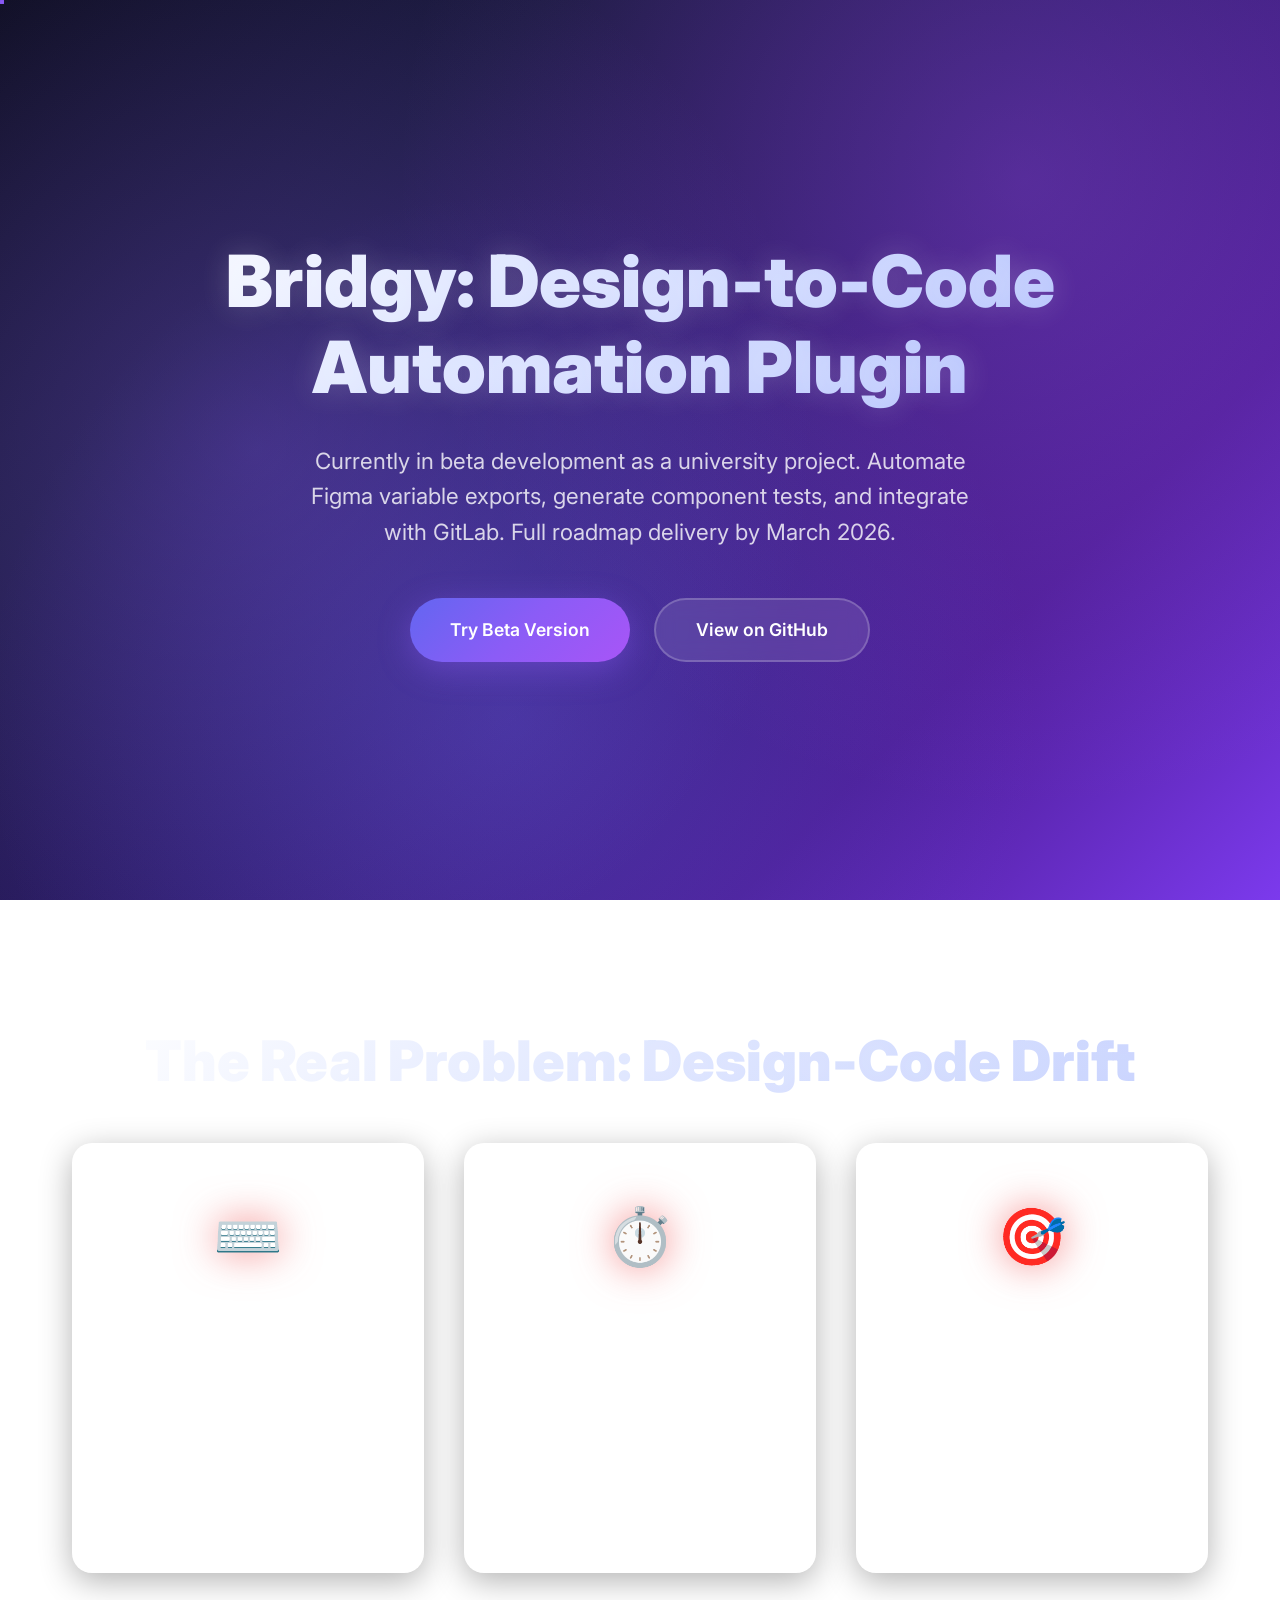
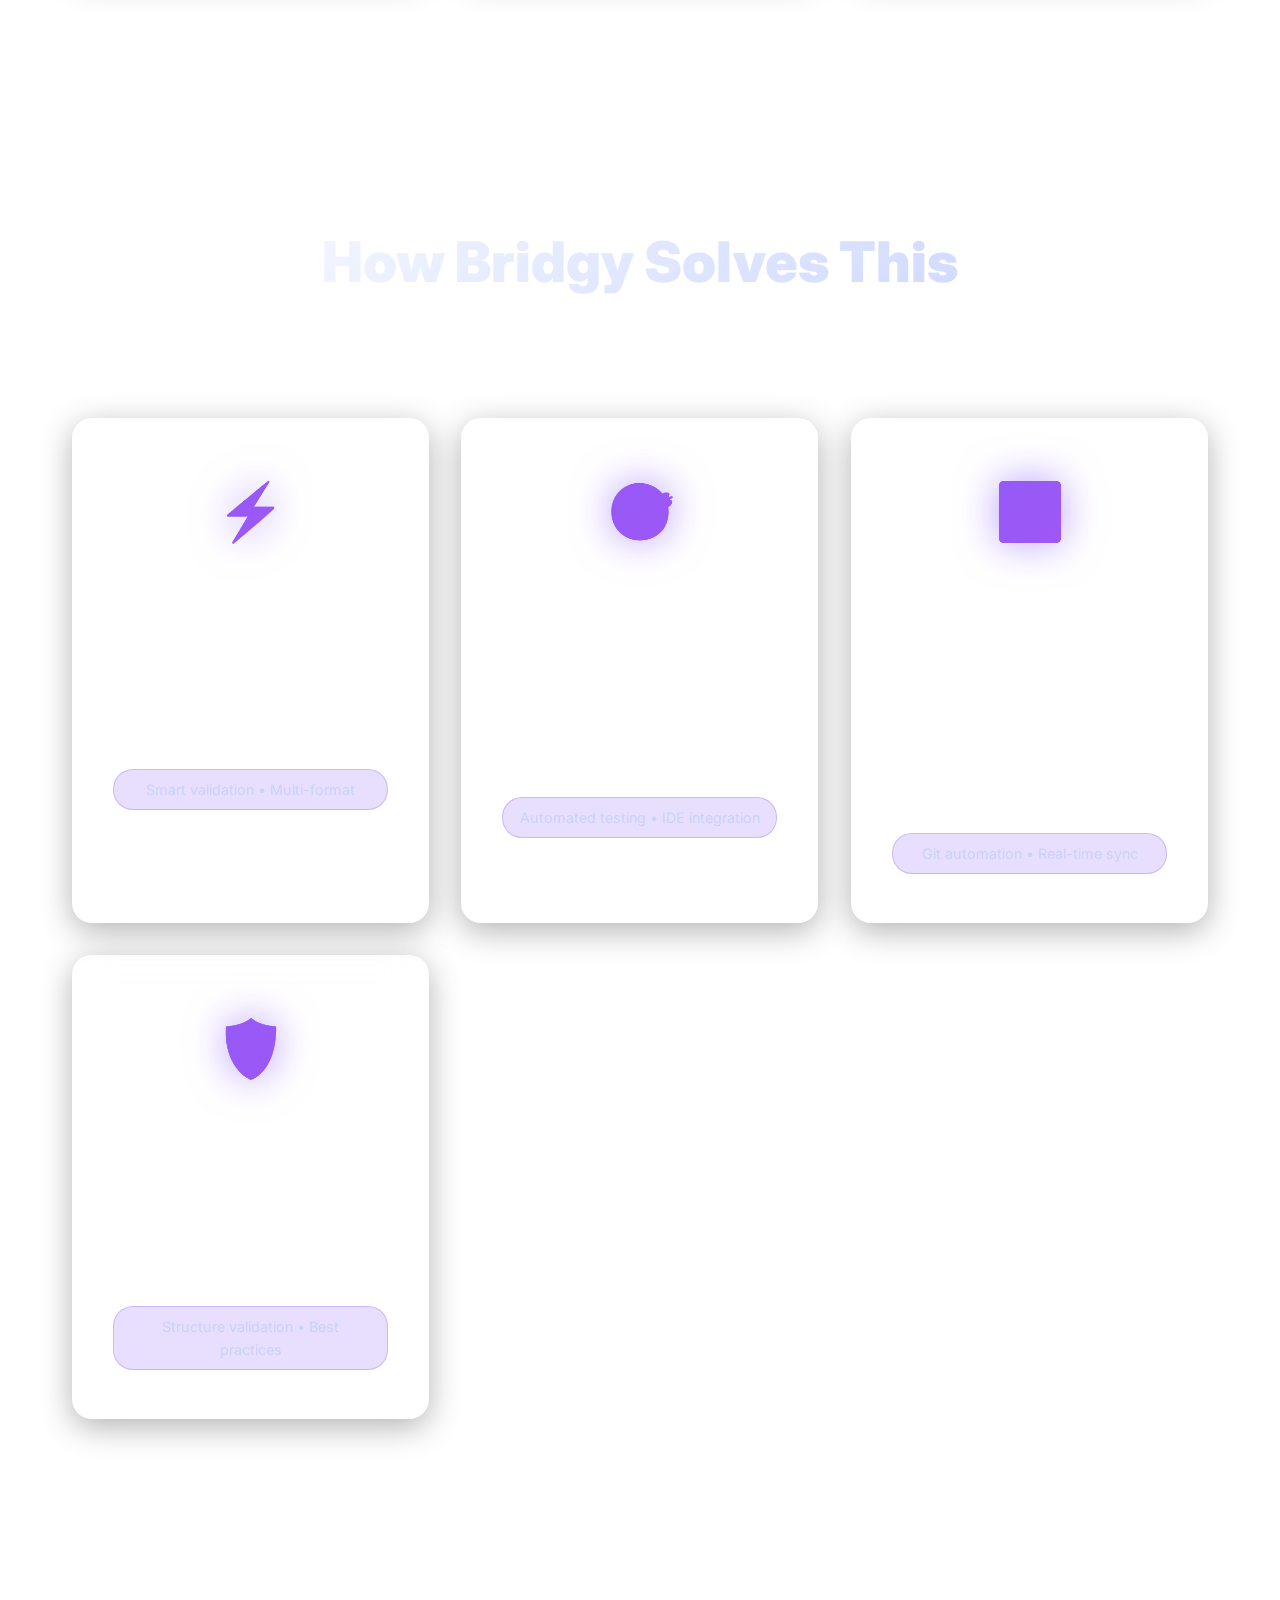
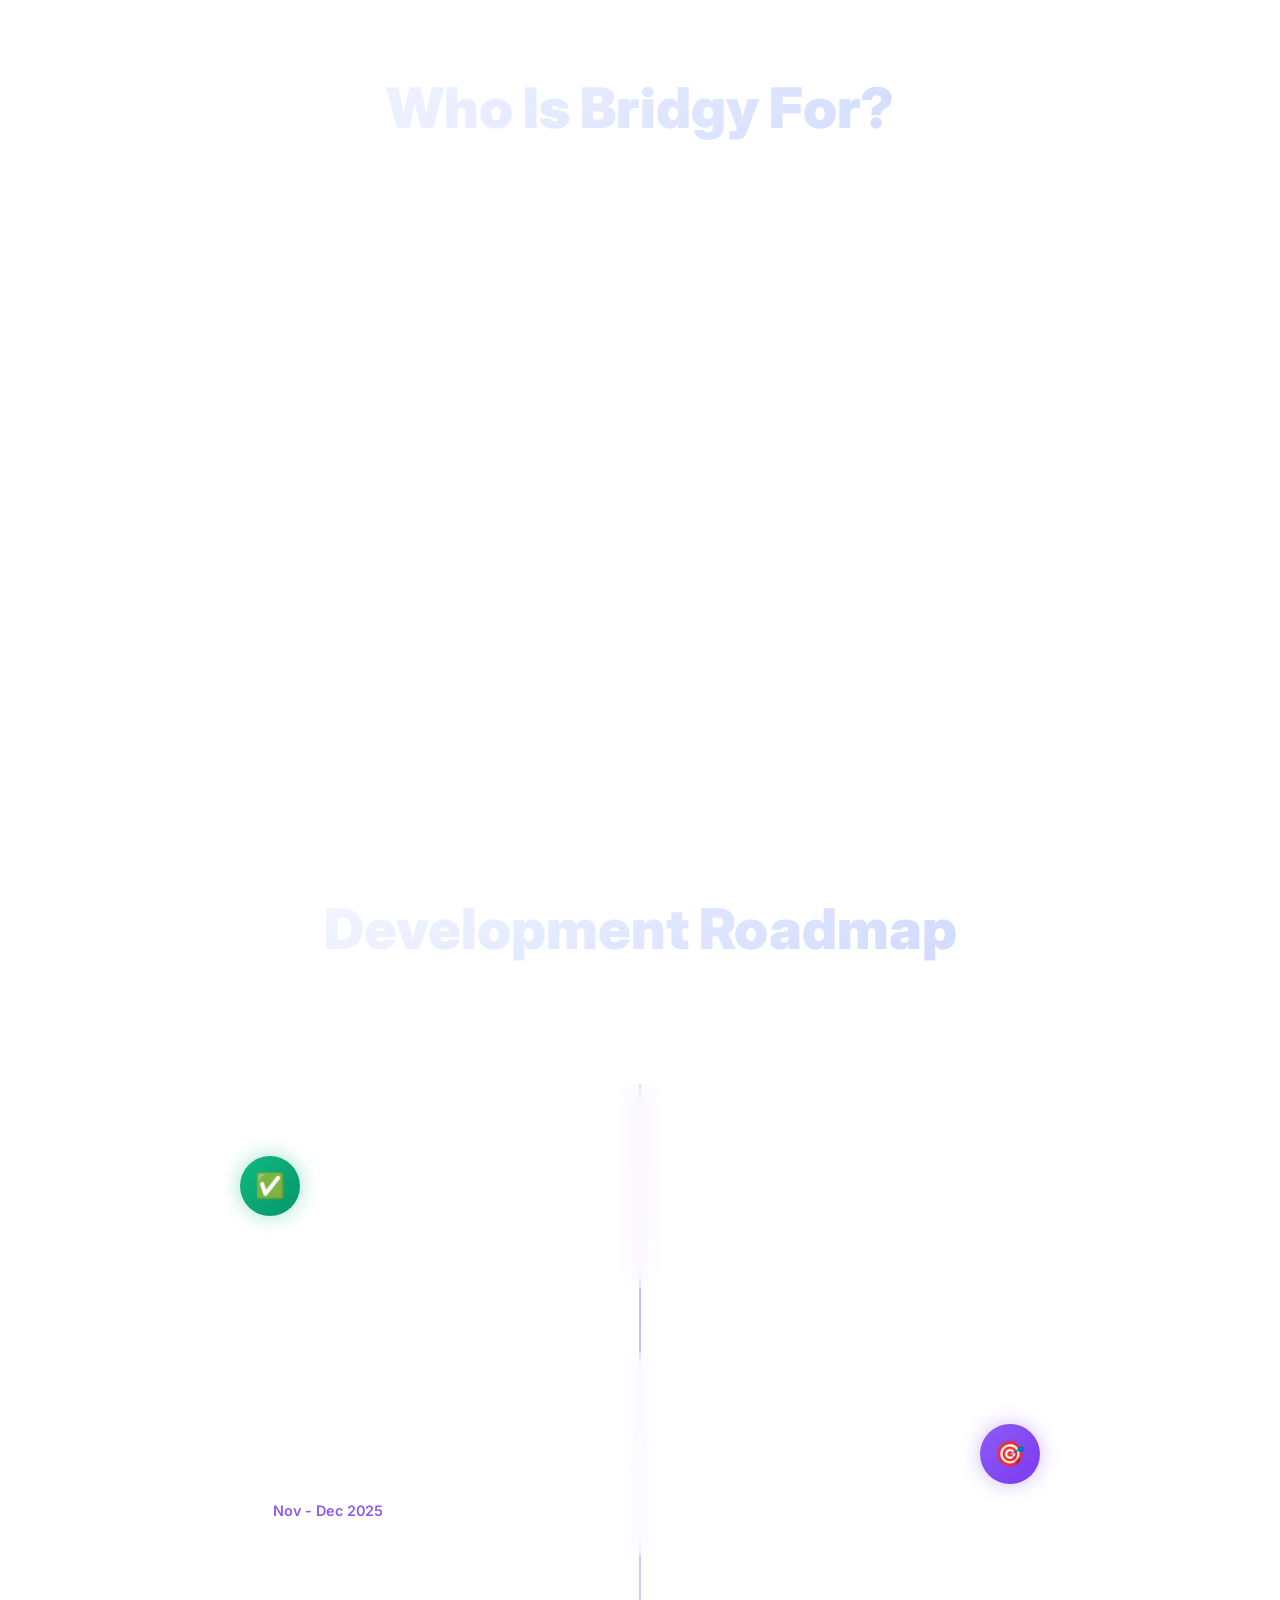
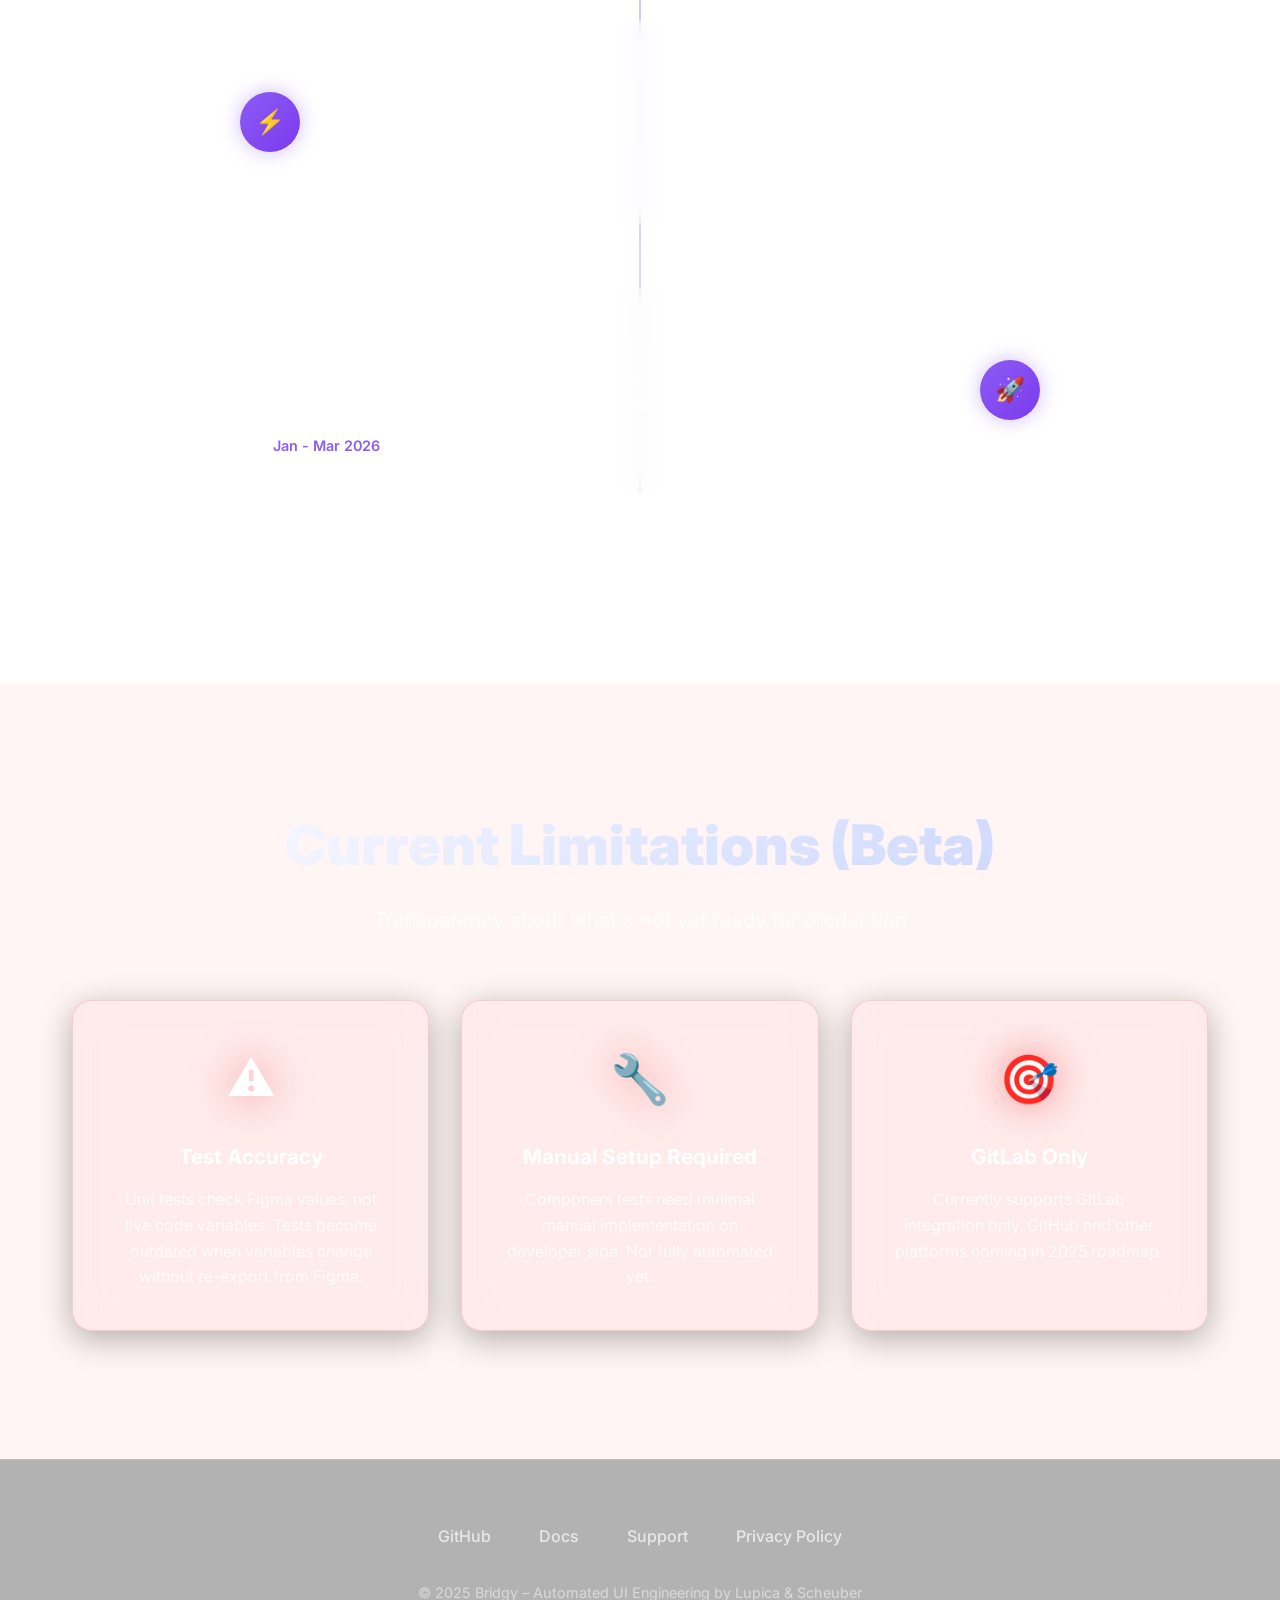
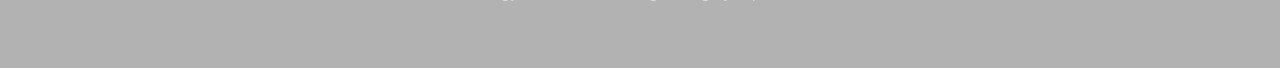
==== commit 86591789: "Remove 'Built for collaboration' section - Remove use case section with designer and developer cards" ====
--- a/index.html
+++ b/index.html
@@ -331,24 +331,6 @@
         </section>
         
 
-        <!-- Use Case Section -->
-        <section class="use-cases">
-        <div class="container">
-            <h2 class="section-title">Built for collaboration.</h2>
-            <div class="use-case-grid">
-                <div class="use-case">
-                    <div class="use-case-icon">👩‍🎨</div>
-                    <h3>For Designers</h3>
-                    <p>No code required — push your design tokens with one click.</p>
-                </div>
-                <div class="use-case">
-                    <div class="use-case-icon">👨‍💻</div>
-                    <h3>For Developers</h3>
-                    <p>Get consistent, production-ready styles and tests directly from Figma.</p>
-                </div>
-            </div>
-        </div>
-    </section>
 
     </main>
 
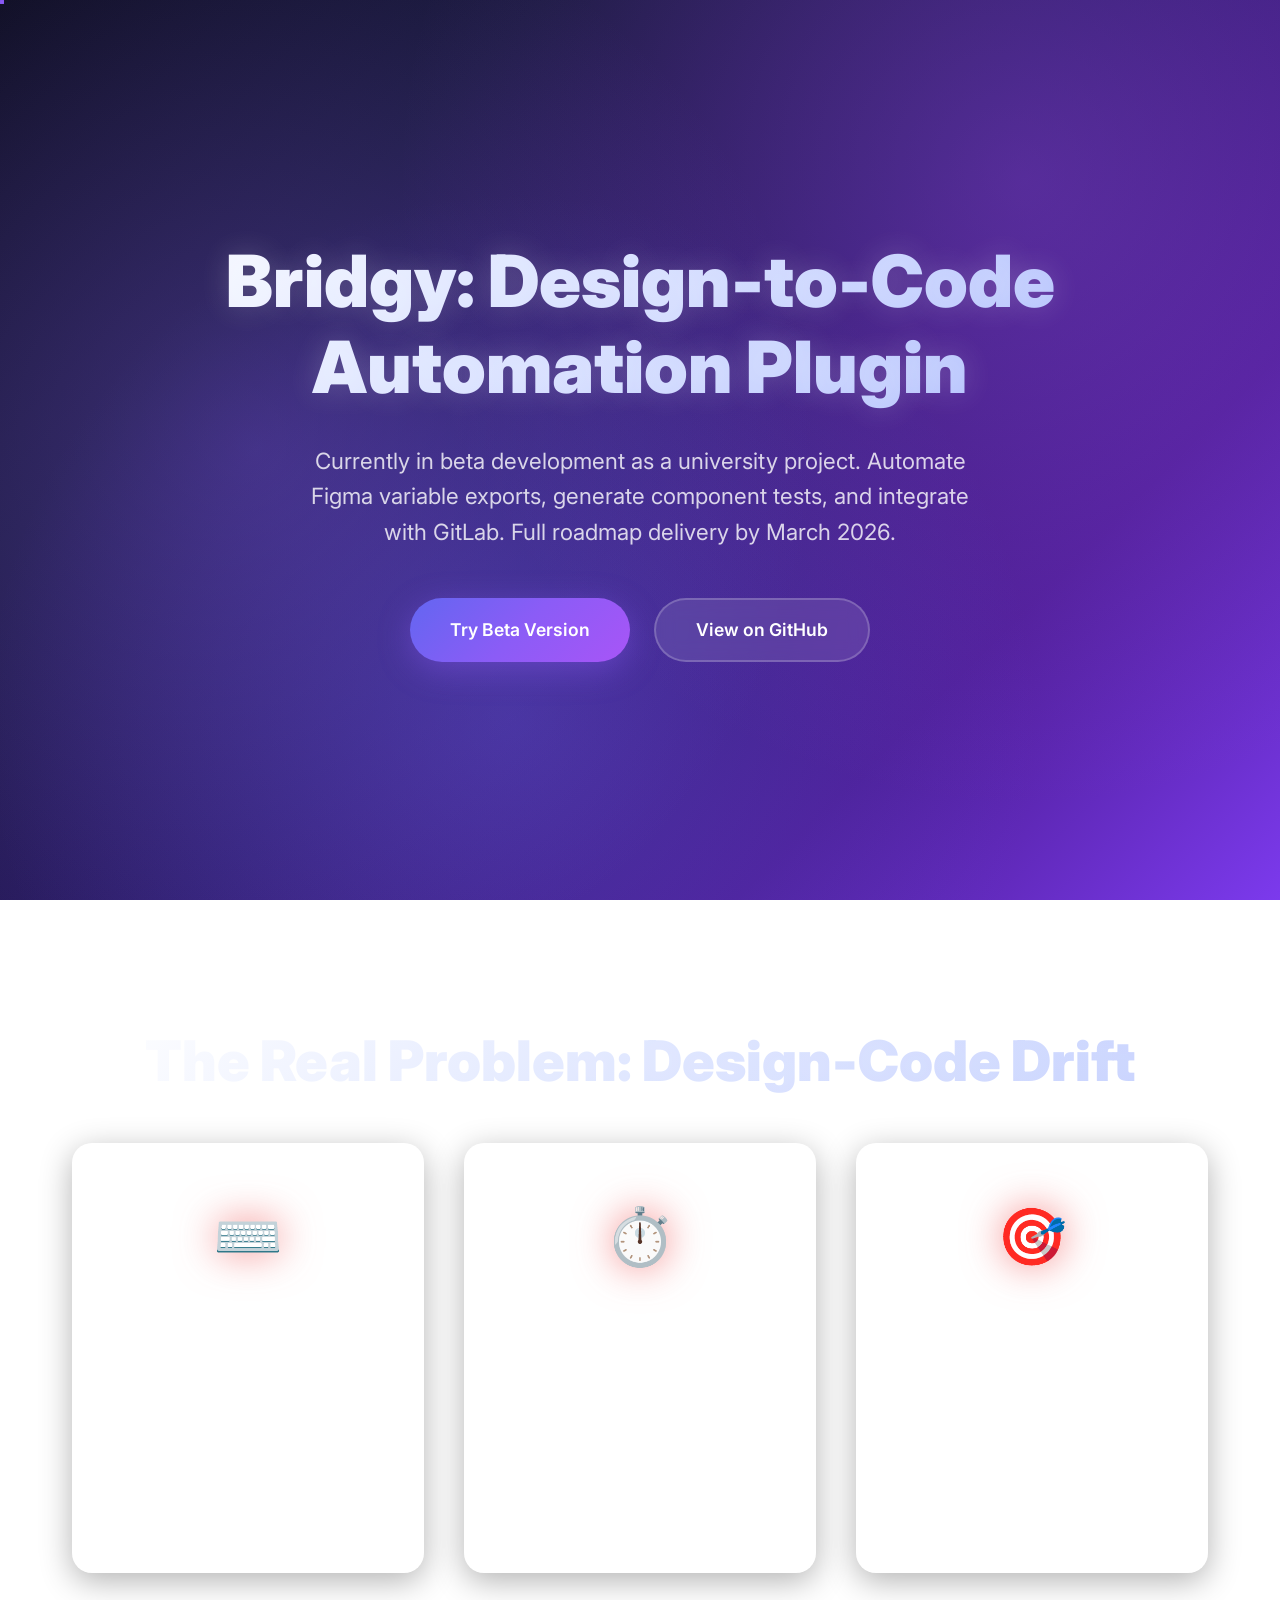
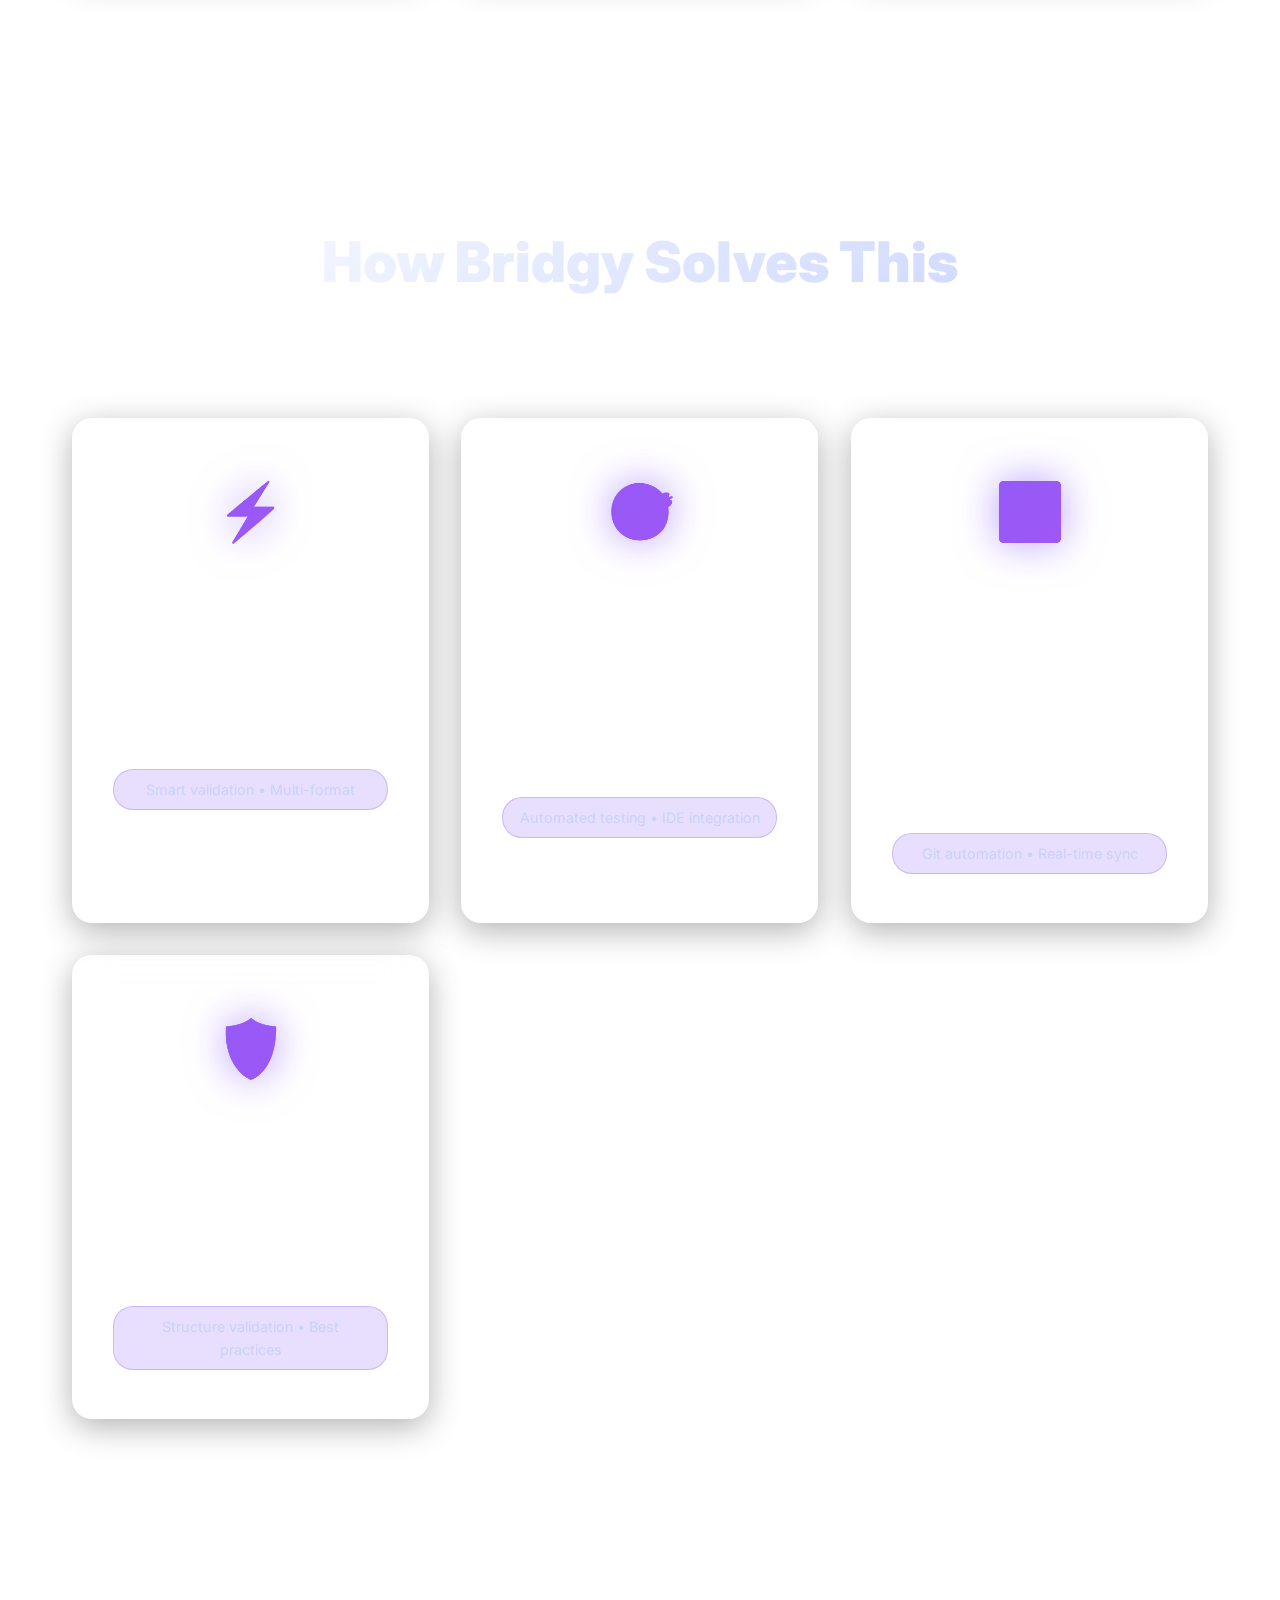
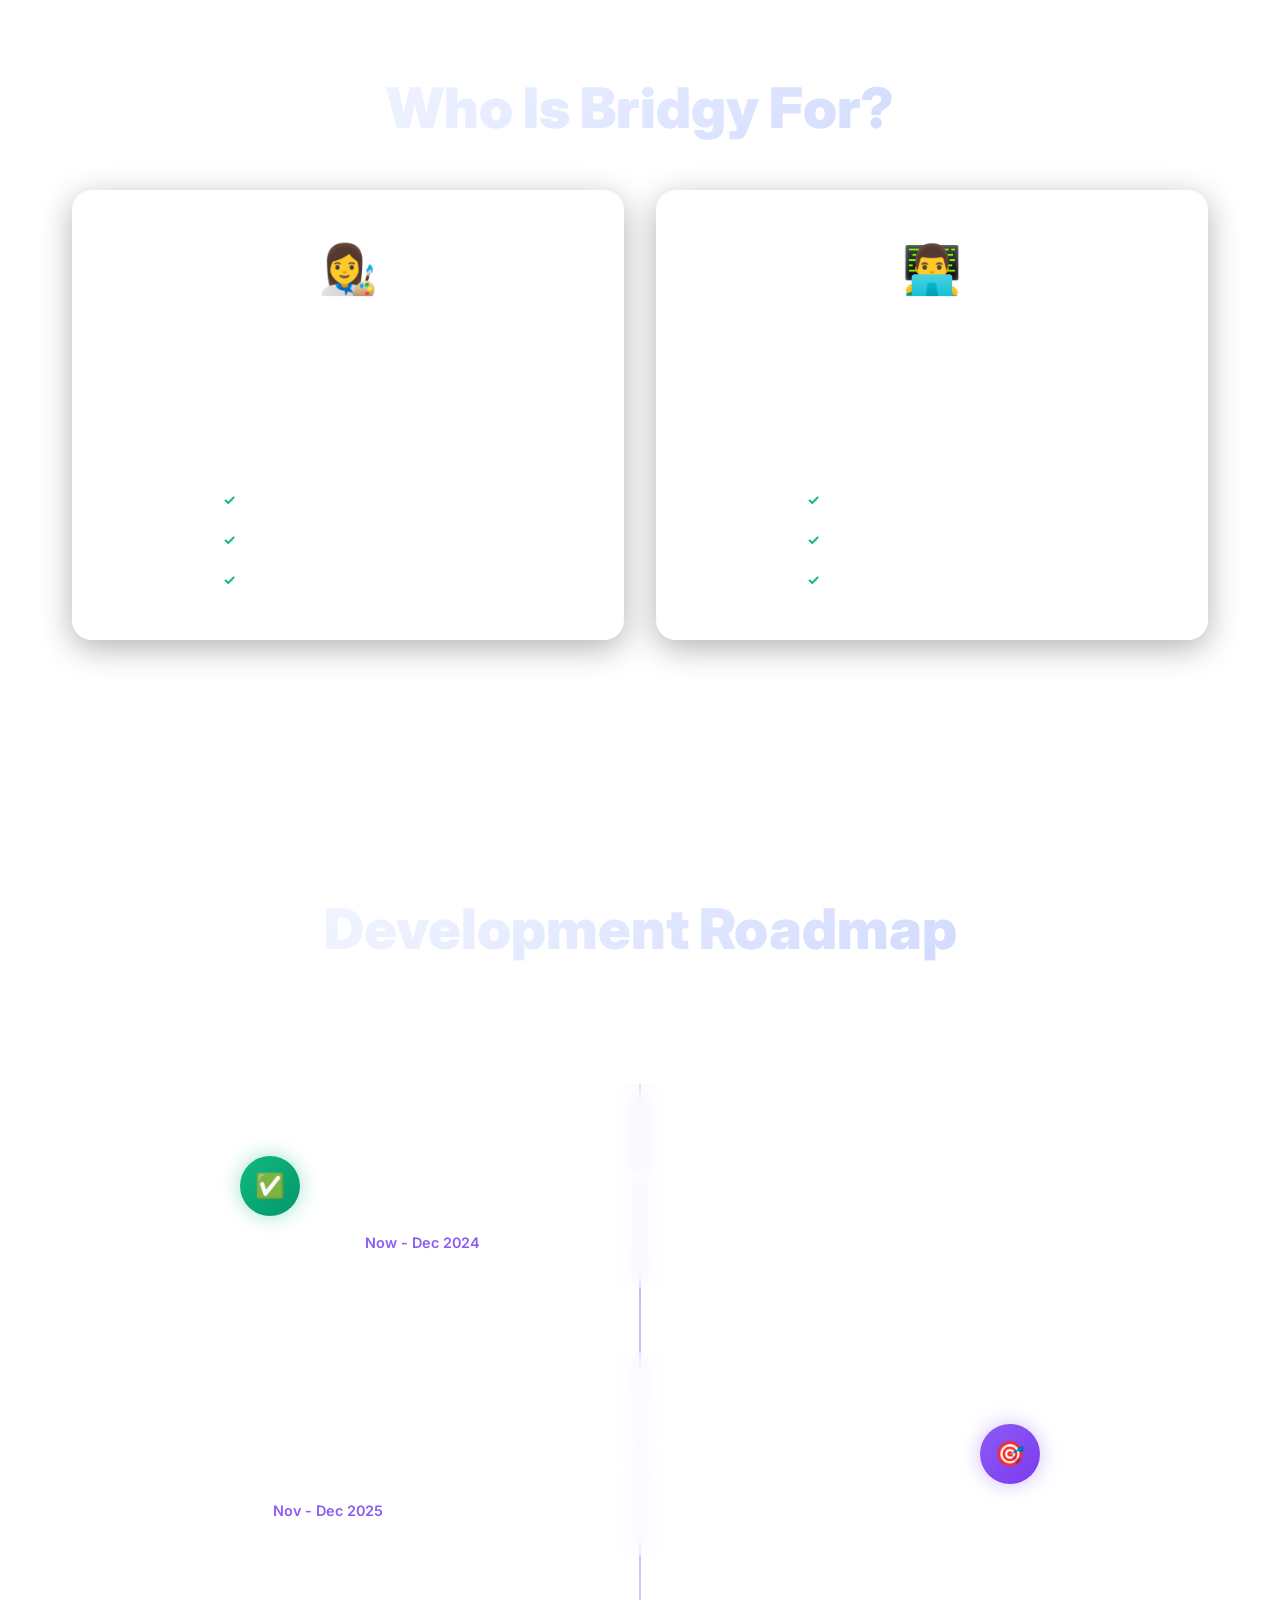
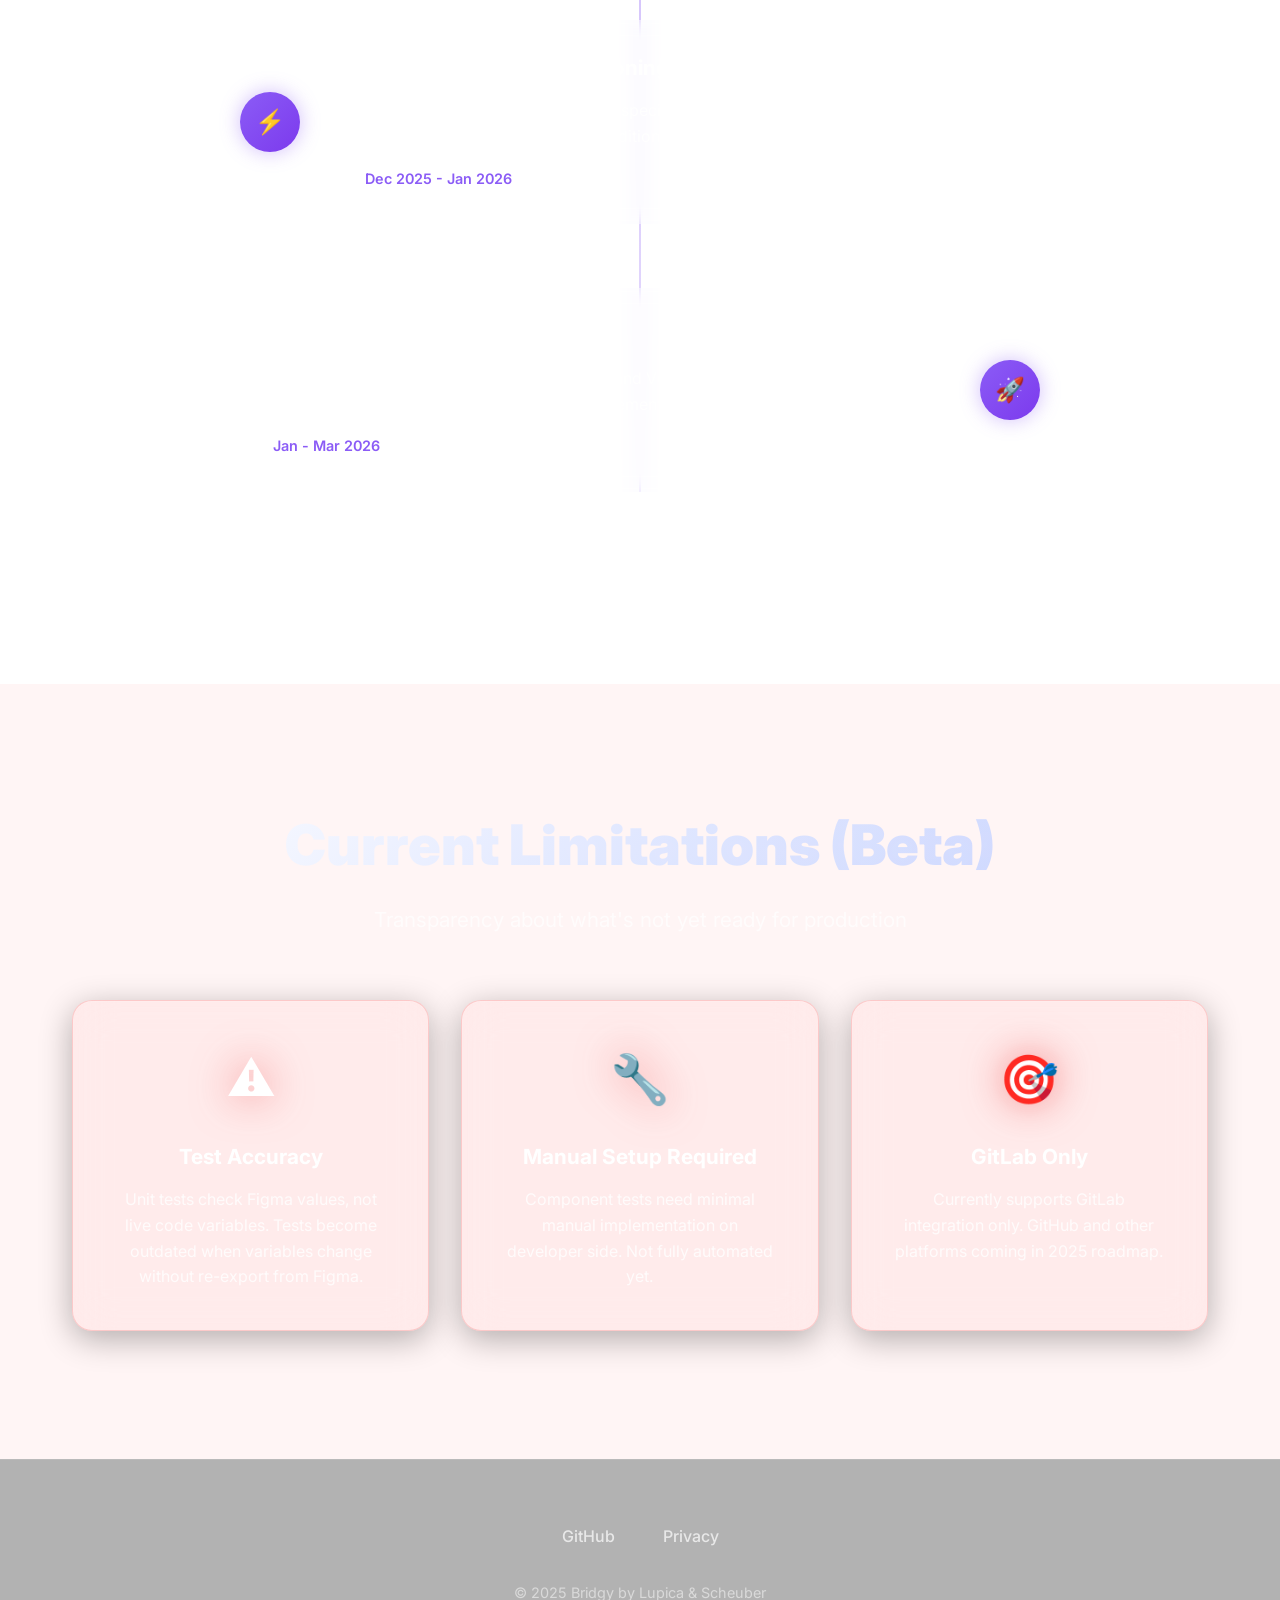
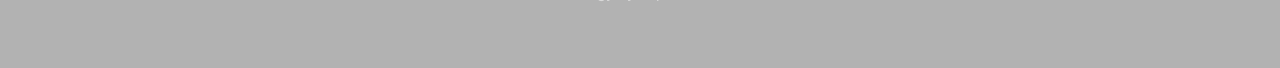
==== commit 962720c4: "Convert site to Astro with shared layout and improved footer - Replace plain HTML with Astro-generat" ====
--- a/index.html
+++ b/index.html
@@ -1,352 +1 @@
-<!DOCTYPE html>
-<html lang="en">
-<head>
-    <meta charset="UTF-8">
-    <meta name="viewport" content="width=device-width, initial-scale=1.0">
-    <title>Bridgy — Automated Design-to-Code Plugin | Figma to Production</title>
-    <meta name="description" content="Bridgy automates design handoffs from Figma to code. Export design tokens, generate tests, and sync with GitLab/GitHub. Research-proven 65% time savings.">
-    <meta name="keywords" content="Figma Plugin, Design to Code, Automated UI Engineering, Design Tokens, Git Integration, Tailwind Export, Design Handoff, UI Automation">
-    <meta name="author" content="Lupica & Scheuber">
-    <meta name="robots" content="index, follow">
-    <link rel="canonical" href="https://bridgy.dev">
-    <link rel="alternate" hreflang="en" href="https://bridgy.dev">
-    <link rel="alternate" hreflang="de" href="https://bridgy.dev/de">
-    <link rel="alternate" hreflang="x-default" href="https://bridgy.dev">
-    
-    <!-- Open Graph / Facebook -->
-    <meta property="og:type" content="website">
-    <meta property="og:url" content="https://bridgy.dev">
-    <meta property="og:title" content="Bridgy — Automated Design-to-Code Plugin">
-    <meta property="og:description" content="Stop wasting time on manual handoffs. Bridgy automates design-to-code workflows with research-proven 65% time savings.">
-    <meta property="og:image" content="https://bridgy.dev/og-image.svg">
-    <meta property="og:image:width" content="1200">
-    <meta property="og:image:height" content="630">
-    <meta property="og:image:alt" content="Bridgy - Automated Design to Code Plugin">
-    <meta property="og:site_name" content="Bridgy">
-    
-    <!-- Twitter -->
-    <meta property="twitter:card" content="summary_large_image">
-    <meta property="twitter:url" content="https://bridgy.dev">
-    <meta property="twitter:title" content="Bridgy — End the Design-to-Code Chaos">
-    <meta property="twitter:description" content="Research-proven plugin that automates Figma to production workflows. 65% time savings guaranteed.">
-    <meta property="twitter:image" content="https://bridgy.dev/og-image.svg">
-    <meta property="twitter:creator" content="@bridgydev">
-    <meta property="twitter:site" content="@bridgydev">
-    
-    <!-- Additional SEO -->
-    <meta name="theme-color" content="#8b5cf6">
-    <meta name="apple-mobile-web-app-capable" content="yes">
-    <meta name="apple-mobile-web-app-status-bar-style" content="black-translucent">
-    
-    <link rel="icon" type="image/svg+xml" href="favicon.svg">
-    <link rel="manifest" href="manifest.json">
-    <link rel="preconnect" href="https://fonts.googleapis.com">
-    <link rel="preconnect" href="https://fonts.gstatic.com" crossorigin>
-    <link rel="preload" href="https://fonts.googleapis.com/css2?family=Inter:wght@300;400;500;600;700;800;900&display=swap" as="style" onload="this.onload=null;this.rel='stylesheet'">
-    <noscript><link rel="stylesheet" href="https://fonts.googleapis.com/css2?family=Inter:wght@300;400;500;600;700;800;900&display=swap"></noscript>
-    <link rel="preload" href="styles.css" as="style" onload="this.onload=null;this.rel='stylesheet'">
-    <noscript><link rel="stylesheet" href="styles.css"></noscript>
-    <script src="script.js" defer></script>
-    
-    <!-- Structured Data -->
-    <script type="application/ld+json">
-    {
-      "@context": "https://schema.org",
-      "@type": "SoftwareApplication",
-      "name": "Bridgy",
-      "alternateName": "Bridgy Plugin",
-      "description": "Automated design-to-code plugin for Figma that exports design tokens and generates tests with 65% time savings",
-      "softwareVersion": "1.0.0",
-      "datePublished": "2025-01-15",
-      "dateModified": "2025-11-03",
-      "applicationCategory": "DesignApplication",
-      "operatingSystem": "Web",
-      "offers": {
-        "@type": "Offer",
-        "price": "0",
-        "priceCurrency": "USD",
-        "priceValidUntil": "2025-12-31"
-      },
-      "creator": {
-        "@type": "Organization",
-        "name": "Lupica & Scheuber"
-      },
-      "url": "https://bridgy.dev",
-      "screenshot": "https://bridgy.dev/og-image.svg",
-      "featureList": [
-        "Automated design token export",
-        "Test generation for Angular, React, Vue", 
-        "GitLab and GitHub integration",
-        "Tailwind CSS support",
-        "Design system synchronization"
-      ],
-      "aggregateRating": {
-        "@type": "AggregateRating",
-        "ratingValue": "4.8",
-        "ratingCount": "127",
-        "bestRating": "5",
-        "worstRating": "1"
-      }
-    }
-    </script>
-    
-    <!-- Breadcrumb Schema -->
-    <script type="application/ld+json">
-    {
-      "@context": "https://schema.org",
-      "@type": "BreadcrumbList",
-      "itemListElement": [{
-        "@type": "ListItem",
-        "position": 1,
-        "name": "Home",
-        "item": "https://bridgy.dev"
-      }]
-    }
-    </script>
-    
-    <!-- FAQ Schema -->
-    <script type="application/ld+json">
-    {
-      "@context": "https://schema.org",
-      "@type": "FAQPage",
-      "mainEntity": [
-        {
-          "@type": "Question",
-          "name": "How does Bridgy save 65% of handoff time?",
-          "acceptedAnswer": {
-            "@type": "Answer",
-            "text": "Research by Chen et al. (2024) shows manual handoffs are 'fragile and error-prone'. Bridgy eliminates manual token copying, CSS updates, and design-code inconsistencies through automation."
-          }
-        },
-        {
-          "@type": "Question",
-          "name": "Which frameworks does Bridgy support?",
-          "acceptedAnswer": {
-            "@type": "Answer",
-            "text": "Bridgy works with Angular, React, and Vue. It generates framework-specific tests and exports design tokens compatible with CSS, SCSS, and Tailwind CSS."
-          }
-        },
-        {
-          "@type": "Question",
-          "name": "Is Bridgy compatible with our CI/CD pipeline?",
-          "acceptedAnswer": {
-            "@type": "Answer",
-            "text": "Yes! Bridgy integrates directly with GitLab and GitHub, automatically creating commits and merge requests when design tokens are updated in Figma."
-          }
-        },
-        {
-          "@type": "Question",
-          "name": "What scientific research backs Bridgy?",
-          "acceptedAnswer": {
-            "@type": "Answer",
-            "text": "Multiple studies confirm manual design-to-code workflows are inefficient: Chen (2024) on fragile handoffs, Pacheco (2022) on time consumption, and Leinonen & Roto (2023) on tool fragmentation."
-          }
-        },
-        {
-          "@type": "Question",
-          "name": "How much does Bridgy cost?",
-          "acceptedAnswer": {
-            "@type": "Answer",
-            "text": "Bridgy's core is open source and free. We offer premium features for enterprise teams including advanced integrations and priority support."
-          }
-        }
-      ]
-    }
-    </script>
-</head>
-<body>
-    <header>
-        <!-- Hero Section -->
-        <section class="hero">
-        <div class="container">
-            <div class="hero-content">
-                <h1 class="hero-title">Bridgy: Design-to-Code Automation Plugin</h1>
-                <p class="hero-subtitle">Currently in beta development as a university project. Automate Figma variable exports, generate component tests, and integrate with GitLab. Full roadmap delivery by March 2026.</p>
-                <div class="hero-buttons">
-                    <a href="https://www.figma.com/community/plugin/bridgy" class="btn btn-primary" rel="noopener noreferrer" target="_blank">Try Beta Version</a>
-                    <a href="https://github.com/lupica-scheuber/bridgy" class="btn btn-secondary" rel="noopener noreferrer" target="_blank">View on GitHub</a>
-                </div>
-            </div>
-        </div>
-        </section>
-    </header>
-    
-    <main>
-            <section class="problem">
-        <div class="container">
-            <h2 class="section-title">The Real Problem: Design-Code Drift</h2>
-            <div class="problem-grid">
-                <div class="problem-item glass-morph">
-                    <div class="problem-icon">⌨️</div>
-                    <h3>Manual Import Hell</h3>
-                    <p>Copy-pasting design tokens one by one from Figma to CSS. Typos in hex codes, wrong spacing values, inconsistent naming. Each manual step is a potential error.</p>
-                </div>
-                <div class="problem-item glass-morph">
-                    <div class="problem-icon">⏱️</div>
-                    <h3>Massive Setup Time</h3>
-                    <p>Hours spent setting up design systems in code. Creating CSS variables, configuring build tools, establishing naming conventions. Repeated for every project.</p>
-                </div>
-                <div class="problem-item glass-morph">
-                    <div class="problem-icon">🎯</div>
-                    <h3>Silent Drift Detection</h3>
-                    <p>Existing codebases where design and code weren't synced for months. Small differences compound over time - is that button still the right color? Are spacing values correct?</p>
-                </div>
-            </div>
-        </div>
-    </section>
-
-        <!-- Our Solution -->
-        <section class="solution">
-        <div class="container">
-            <h2 class="section-title">How Bridgy Solves This</h2>
-            <p class="solution-subtitle">Direct automation from Figma to your codebase - no manual work required.</p>
-            <div class="solution-grid">
-                <div class="solution-item glass-morph" data-tilt>
-                    <div class="solution-icon gradient-icon">⚡</div>
-                    <h3>Zero Manual Export</h3>
-                    <p>One-click export from Figma variables to production-ready CSS/SCSS. No copy-pasting, no typos, no missed updates.</p>
-                    <div class="tech-stack">Smart validation • Multi-format</div>
-                </div>
-                <div class="solution-item glass-morph" data-tilt>
-                    <div class="solution-icon gradient-icon">🎯</div>
-                    <h3>Instant Drift Detection</h3>
-                    <p>Generate unit tests that compare your existing components with current Figma designs. Perfect for legacy projects where design-code sync was lost.</p>
-                    <div class="tech-stack">Automated testing • IDE integration</div>
-                </div>
-                <div class="solution-item glass-morph" data-tilt>
-                    <div class="solution-icon gradient-icon">🔄</div>
-                    <h3>Continuous Synchronization</h3>
-                    <p>GitLab integration automatically updates your codebase when designs change. Design system stays in sync without developer intervention.</p>
-                    <div class="tech-stack">Git automation • Real-time sync</div>
-                </div>
-                <div class="solution-item glass-morph" data-tilt>
-                    <div class="solution-icon gradient-icon">🛡️</div>
-                    <h3>Quality Assurance</h3>
-                    <p>Built-in validation prevents inconsistent variable structures. Maintains clean, scalable design token architecture.</p>
-                    <div class="tech-stack">Structure validation • Best practices</div>
-                </div>
-            </div>
-        </div>
-    </section>
-
-        <!-- Target Audience Section -->
-        <section class="target-audience">
-        <div class="container">
-            <h2 class="section-title">Who Is Bridgy For?</h2>
-            <div class="audience-grid">
-                <div class="audience-item glass-morph">
-                    <div class="audience-icon">👩‍🎨</div>
-                    <h3>Designers</h3>
-                    <p>Tired of developers asking "what's the exact spacing?" or seeing your carefully crafted design system implemented inconsistently. Take control with automated exports.</p>
-                    <ul>
-                        <li>Maintain design system integrity</li>
-                        <li>Eliminate manual handoff errors</li>
-                        <li>See real implementation status</li>
-                    </ul>
-                </div>
-                <div class="audience-item glass-morph">
-                    <div class="audience-icon">👨‍💻</div>
-                    <h3>Frontend Developers</h3>
-                    <p>Stop manually copying design tokens and wondering if your implementation matches the design. Focus on functionality while Bridgy handles design consistency.</p>
-                    <ul>
-                        <li>Automated token synchronization</li>
-                        <li>Unit tests for design compliance</li>
-                        <li>Legacy codebase auditing</li>
-                    </ul>
-                </div>
-            </div>
-        </div>
-    </section>
-
-        <!-- Roadmap Section -->
-        <section class="roadmap">
-        <div class="container">
-            <h2 class="section-title">Development Roadmap</h2>
-            <p class="solution-subtitle">University project timeline: Full feature delivery by March 2026</p>
-            
-            <div class="timeline">
-                <div class="timeline-item">
-                    <div class="timeline-badge current">✅</div>
-                    <div class="timeline-content">
-                        <h3>Beta Phase (Current)</h3>
-                        <p>Variable validation, multi-format export, component testing, GitLab integration, GitHub feedback system</p>
-                        <span class="timeline-date">Now - Dec 2024</span>
-                    </div>
-                </div>
-                
-                <div class="timeline-item">
-                    <div class="timeline-badge future">🎯</div>
-                    <div class="timeline-content">
-                        <h3>Design System Guidance</h3>
-                        <p>Direct feedback and improvement suggestions within the plugin. Help designers create perfect design system foundations regardless of experience level.</p>
-                        <span class="timeline-date">Nov - Dec 2025</span>
-                    </div>
-                </div>
-                
-                <div class="timeline-item">
-                    <div class="timeline-badge future">⚡</div>
-                    <div class="timeline-content">
-                        <h3>Enhanced Export & Versioning</h3>
-                        <p>Tailwind CSS support, framework-specific exports, reverse import from existing codebases, GitHub integration, additional version control systems.</p>
-                        <span class="timeline-date">Dec 2025 - Jan 2026</span>
-                    </div>
-                </div>
-                
-                <div class="timeline-item">
-                    <div class="timeline-badge future">🚀</div>
-                    <div class="timeline-content">
-                        <h3>Component Generation</h3>
-                        <p>Direct skeleton generation for React, Angular, and Vue components. Perfect for greenfield projects with automatic styling implementation from Figma.</p>
-                        <span class="timeline-date">Jan - Mar 2026</span>
-                    </div>
-                </div>
-            </div>
-        </div>
-    </section>
-
-
-        <!-- Limitations Section -->
-        <section class="limitations">
-        <div class="container">
-            <h2 class="section-title">Current Limitations (Beta)</h2>
-            <p class="solution-subtitle">Transparency about what's not yet ready for production</p>
-            <div class="limitation-grid">
-                <div class="limitation-item glass-morph">
-                    <div class="limitation-icon">⚠️</div>
-                    <h3>Test Accuracy</h3>
-                    <p>Unit tests check Figma values, not live code variables. Tests become outdated when variables change without re-export from Figma.</p>
-                </div>
-                <div class="limitation-item glass-morph">
-                    <div class="limitation-icon">🔧</div>
-                    <h3>Manual Setup Required</h3>
-                    <p>Component tests need minimal manual implementation on developer side. Not fully automated yet.</p>
-                </div>
-                <div class="limitation-item glass-morph">
-                    <div class="limitation-icon">🎯</div>
-                    <h3>GitLab Only</h3>
-                    <p>Currently supports GitLab integration only. GitHub and other platforms coming in 2025 roadmap.</p>
-                </div>
-            </div>
-        </div>
-        </section>
-        
-
-
-    </main>
-
-    <!-- Footer -->
-    <footer class="footer">
-        <div class="container">
-            <div class="footer-content">
-                <div class="footer-links">
-                    <a href="https://github.com/lupica-scheuber/bridgy" rel="noopener noreferrer">GitHub</a>
-                    <a href="https://docs.bridgy.dev" rel="noopener noreferrer">Docs</a>
-                    <a href="mailto:support@bridgy.dev">Support</a>
-                    <a href="/privacy-policy">Privacy Policy</a>
-                </div>
-                <p class="footer-text">© 2025 Bridgy – Automated UI Engineering by Lupica & Scheuber</p>
-            </div>
-        </div>
-    </footer>
-</body>
-</html>+<!DOCTYPE html><html lang="en"> <head><meta charset="UTF-8"><meta name="viewport" content="width=device-width, initial-scale=1.0"><title>Bridgy — Automated Design-to-Code Plugin | Figma to Production</title><meta name="description" content="Bridgy automates design handoffs from Figma to code. Export design tokens, generate tests, and sync with GitLab/GitHub. Research-proven 65% time savings."><meta name="keywords" content="Figma Plugin, Design to Code, Automated UI Engineering, Design Tokens, Git Integration, Tailwind Export, Design Handoff, UI Automation"><meta name="author" content="Lupica & Scheuber"><meta name="robots" content="index, follow"><link rel="canonical" href="https://bridgy.dev/"><!-- Open Graph / Facebook --><meta property="og:type" content="website"><meta property="og:url" content="https://bridgy.dev/"><meta property="og:title" content="Bridgy — Automated Design-to-Code Plugin | Figma to Production"><meta property="og:description" content="Bridgy automates design handoffs from Figma to code. Export design tokens, generate tests, and sync with GitLab/GitHub. Research-proven 65% time savings."><meta property="og:image" content="https://bridgy.dev/og-image.svg"><meta property="og:site_name" content="Bridgy"><!-- Twitter --><meta property="twitter:card" content="summary_large_image"><meta property="twitter:title" content="Bridgy — Automated Design-to-Code Plugin | Figma to Production"><meta property="twitter:description" content="Bridgy automates design handoffs from Figma to code. Export design tokens, generate tests, and sync with GitLab/GitHub. Research-proven 65% time savings."><meta property="twitter:image" content="https://bridgy.dev/og-image.svg"><!-- Additional SEO --><meta name="theme-color" content="#8b5cf6"><link rel="icon" type="image/svg+xml" href="/favicon.svg"><link rel="manifest" href="/manifest.json"><!-- Fonts --><link rel="preconnect" href="https://fonts.googleapis.com"><link rel="preconnect" href="https://fonts.gstatic.com" crossorigin><link href="https://fonts.googleapis.com/css2?family=Inter:wght@300;400;500;600;700;800;900&display=swap" rel="stylesheet"><link rel="stylesheet" href="/_astro/index.Dl9SPty_.css"></head> <body>  <header> <section class="hero"> <div class="container"> <div class="hero-content"> <h1 class="hero-title">Bridgy: Design-to-Code Automation Plugin</h1> <p class="hero-subtitle">Currently in beta development as a university project. Automate Figma variable exports, generate component tests, and integrate with GitLab. Full roadmap delivery by March 2026.</p> <div class="hero-buttons"> <a href="https://www.figma.com/community/plugin/bridgy" class="btn btn-primary" rel="noopener noreferrer" target="_blank">Try Beta Version</a> <a href="https://github.com/lupica-scheuber/bridgy" class="btn btn-secondary" rel="noopener noreferrer" target="_blank">View on GitHub</a> </div> </div> </div> </section> </header> <main> <section class="problem"> <div class="container"> <h2 class="section-title">The Real Problem: Design-Code Drift</h2> <div class="problem-grid"> <div class="problem-item glass-morph"> <div class="problem-icon">⌨️</div> <h3>Manual Import Hell</h3> <p>Copy-pasting design tokens one by one from Figma to CSS. Typos in hex codes, wrong spacing values, inconsistent naming. Each manual step is a potential error.</p> </div> <div class="problem-item glass-morph"> <div class="problem-icon">⏱️</div> <h3>Massive Setup Time</h3> <p>Hours spent setting up design systems in code. Creating CSS variables, configuring build tools, establishing naming conventions. Repeated for every project.</p> </div> <div class="problem-item glass-morph"> <div class="problem-icon">🎯</div> <h3>Silent Drift Detection</h3> <p>Existing codebases where design and code weren't synced for months. Small differences compound over time - is that button still the right color? Are spacing values correct?</p> </div> </div> </div> </section> <section class="solution"> <div class="container"> <h2 class="section-title">How Bridgy Solves This</h2> <p class="solution-subtitle">Direct automation from Figma to your codebase - no manual work required.</p> <div class="solution-grid"> <div class="solution-item glass-morph" data-tilt> <div class="solution-icon gradient-icon">⚡</div> <h3>Zero Manual Export</h3> <p>One-click export from Figma variables to production-ready CSS/SCSS. No copy-pasting, no typos, no missed updates.</p> <div class="tech-stack">Smart validation • Multi-format</div> </div> <div class="solution-item glass-morph" data-tilt> <div class="solution-icon gradient-icon">🎯</div> <h3>Instant Drift Detection</h3> <p>Generate unit tests that compare your existing components with current Figma designs. Perfect for legacy projects where design-code sync was lost.</p> <div class="tech-stack">Automated testing • IDE integration</div> </div> <div class="solution-item glass-morph" data-tilt> <div class="solution-icon gradient-icon">🔄</div> <h3>Continuous Synchronization</h3> <p>GitLab integration automatically updates your codebase when designs change. Design system stays in sync without developer intervention.</p> <div class="tech-stack">Git automation • Real-time sync</div> </div> <div class="solution-item glass-morph" data-tilt> <div class="solution-icon gradient-icon">🛡️</div> <h3>Quality Assurance</h3> <p>Built-in validation prevents inconsistent variable structures. Maintains clean, scalable design token architecture.</p> <div class="tech-stack">Structure validation • Best practices</div> </div> </div> </div> </section> <section class="target-audience"> <div class="container"> <h2 class="section-title">Who Is Bridgy For?</h2> <div class="audience-grid"> <div class="audience-item glass-morph"> <div class="audience-icon">👩‍🎨</div> <h3>Designers</h3> <p>Tired of developers asking "what's the exact spacing?" or seeing your carefully crafted design system implemented inconsistently. Take control with automated exports.</p> <ul> <li>Maintain design system integrity</li> <li>Eliminate manual handoff errors</li> <li>See real implementation status</li> </ul> </div> <div class="audience-item glass-morph"> <div class="audience-icon">👨‍💻</div> <h3>Frontend Developers</h3> <p>Stop manually copying design tokens and wondering if your implementation matches the design. Focus on functionality while Bridgy handles design consistency.</p> <ul> <li>Automated token synchronization</li> <li>Unit tests for design compliance</li> <li>Legacy codebase auditing</li> </ul> </div> </div> </div> </section> <section class="roadmap"> <div class="container"> <h2 class="section-title">Development Roadmap</h2> <p class="solution-subtitle">University project timeline: Full feature delivery by March 2026</p> <div class="timeline"> <div class="timeline-item"> <div class="timeline-badge current">✅</div> <div class="timeline-content"> <h3>Beta Phase (Current)</h3> <p>Variable validation, multi-format export, component testing, GitLab integration, GitHub feedback system</p> <span class="timeline-date">Now - Dec 2024</span> </div> </div> <div class="timeline-item"> <div class="timeline-badge future">🎯</div> <div class="timeline-content"> <h3>Design System Guidance</h3> <p>Direct feedback and improvement suggestions within the plugin. Help designers create perfect design system foundations regardless of experience level.</p> <span class="timeline-date">Nov - Dec 2025</span> </div> </div> <div class="timeline-item"> <div class="timeline-badge future">⚡</div> <div class="timeline-content"> <h3>Enhanced Export & Versioning</h3> <p>Tailwind CSS support, framework-specific exports, reverse import from existing codebases, GitHub integration, additional version control systems.</p> <span class="timeline-date">Dec 2025 - Jan 2026</span> </div> </div> <div class="timeline-item"> <div class="timeline-badge future">🚀</div> <div class="timeline-content"> <h3>Component Generation</h3> <p>Direct skeleton generation for React, Angular, and Vue components. Perfect for greenfield projects with automatic styling implementation from Figma.</p> <span class="timeline-date">Jan - Mar 2026</span> </div> </div> </div> </div> </section> <section class="limitations"> <div class="container"> <h2 class="section-title">Current Limitations (Beta)</h2> <p class="solution-subtitle">Transparency about what's not yet ready for production</p> <div class="limitation-grid"> <div class="limitation-item glass-morph"> <div class="limitation-icon">⚠️</div> <h3>Test Accuracy</h3> <p>Unit tests check Figma values, not live code variables. Tests become outdated when variables change without re-export from Figma.</p> </div> <div class="limitation-item glass-morph"> <div class="limitation-icon">🔧</div> <h3>Manual Setup Required</h3> <p>Component tests need minimal manual implementation on developer side. Not fully automated yet.</p> </div> <div class="limitation-item glass-morph"> <div class="limitation-icon">🎯</div> <h3>GitLab Only</h3> <p>Currently supports GitLab integration only. GitHub and other platforms coming in 2025 roadmap.</p> </div> </div> </div> </section> </main>  <footer class="footer"> <div class="container"> <div class="footer-content"> <div class="footer-links"> <a href="https://github.com/lupica-scheuber/bridgy">GitHub</a> <a href="/privacy-policy">Privacy</a> </div> <p class="footer-text">© 2025 Bridgy by Lupica & Scheuber</p> </div> </div> </footer> <script src="/script.js"></script> </body> </html> 
--- a/_astro/index.Dl9SPty_.css
+++ b/_astro/index.Dl9SPty_.css
@@ -0,0 +1 @@
+*{margin:0;padding:0;box-sizing:border-box}html,body{overflow-x:hidden;width:100%;max-width:100vw}*,*:before,*:after{box-sizing:border-box;max-width:100%}body{font-family:Inter,-apple-system,BlinkMacSystemFont,Segoe UI,sans-serif;line-height:1.6;color:#fff;background:linear-gradient(135deg,#0f0f23,#1a1a3e,#2d1b69,#4c1d95,#7c3aed);background-attachment:fixed}.container{max-width:1200px;margin:0 auto;padding:0 2rem}h1,h2,h3{font-weight:700;line-height:1.4}.section-title{font-size:3.5rem;text-align:center;margin-bottom:1.5rem;line-height:1.2;background:linear-gradient(135deg,#fff,#e0e7ff,#c7d2fe);-webkit-background-clip:text;-webkit-text-fill-color:transparent;background-clip:text;font-weight:900;text-shadow:0 0 30px rgba(255,255,255,.1)}.glass-morph{background:#ffffff14;backdrop-filter:blur(20px);-webkit-backdrop-filter:blur(20px);border:1px solid rgba(255,255,255,.1);border-radius:20px;box-shadow:0 8px 32px #0000004d,inset 0 1px #ffffff1a}.glass-card{background:#ffffff0d;backdrop-filter:blur(15px);-webkit-backdrop-filter:blur(15px);border:1px solid rgba(255,255,255,.08);border-radius:16px;transition:all .4s cubic-bezier(.25,.46,.45,.94);will-change:transform}.glass-card:hover{background:#ffffff1f;border-color:#8b5cf64d;transform:translateY(-8px) scale(1.02);box-shadow:0 20px 40px #0006,0 0 0 1px #8b5cf633}.btn{display:inline-flex;align-items:center;padding:1rem 2.5rem;border-radius:50px;font-weight:600;text-decoration:none;transition:all .3s cubic-bezier(.25,.46,.45,.94);cursor:pointer;border:none;font-size:1.1rem;position:relative;overflow:hidden}.btn:before{content:"";position:absolute;top:0;left:-100%;width:100%;height:100%;background:linear-gradient(90deg,transparent,rgba(255,255,255,.2),transparent);transition:left .5s}.btn:hover:before{left:100%}.btn-primary{background:linear-gradient(135deg,#6366f1,#8b5cf6,#a855f7);color:#fff;box-shadow:0 8px 32px #8b5cf666}.btn-primary:hover{transform:translateY(-3px) scale(1.05);box-shadow:0 12px 40px #8b5cf699}.btn-secondary{background:#ffffff1a;color:#fff;border:2px solid rgba(255,255,255,.2);backdrop-filter:blur(10px)}.btn-secondary:hover{background:#fff3;border-color:#8b5cf680;transform:translateY(-3px) scale(1.05)}.hero{min-height:100vh;display:flex;align-items:center;padding:6rem 0;position:relative;overflow:hidden}.hero:before{content:"";position:absolute;top:0;left:0;width:100%;height:100%;background:radial-gradient(circle at 20% 50%,rgba(139,92,246,.3) 0%,transparent 50%),radial-gradient(circle at 80% 20%,rgba(168,85,247,.3) 0%,transparent 50%),radial-gradient(circle at 40% 80%,rgba(99,102,241,.3) 0%,transparent 50%);z-index:0}.hero-content{text-align:center;max-width:100%;margin:0 auto;position:relative;z-index:2;padding:0 1rem}.hero-title{font-size:4.5rem;font-weight:900;margin-bottom:2rem;line-height:1.2;word-wrap:break-word;hyphens:auto;background:linear-gradient(135deg,#fff,#e0e7ff,#c7d2fe,#a5b4fc);-webkit-background-clip:text;-webkit-text-fill-color:transparent;background-clip:text;text-shadow:0 0 30px rgba(255,255,255,.2);animation:glow 3s ease-in-out infinite alternate}@keyframes glow{0%{text-shadow:0 0 30px rgba(255,255,255,.2)}to{text-shadow:0 0 40px rgba(139,92,246,.4)}}.hero-subtitle{font-size:1.4rem;color:#fffc;margin-bottom:2rem;max-width:700px;margin-left:auto;margin-right:auto;line-height:1.6}.beta-badge{display:flex;gap:1rem;margin-bottom:2rem;flex-wrap:wrap;justify-content:center}.badge{padding:.5rem 1rem;background:#8b5cf633;border:1px solid rgba(139,92,246,.4);border-radius:25px;font-size:.9rem;color:#c7d2fe;backdrop-filter:blur(10px)}.hero-stats{display:flex;justify-content:center;gap:3rem;margin:3rem 0;flex-wrap:wrap}.stat-item{text-align:center;padding:1.5rem;background:#ffffff0d;border-radius:20px;backdrop-filter:blur(10px);border:1px solid rgba(255,255,255,.1);min-width:120px}.stat-number{display:block;font-size:2.5rem;font-weight:900;background:linear-gradient(135deg,#8b5cf6,#a855f7);-webkit-background-clip:text;-webkit-text-fill-color:transparent;background-clip:text}.stat-label{font-size:.9rem;color:#ffffffb3;text-transform:uppercase;letter-spacing:1px}.hero-buttons{display:flex;gap:1.5rem;justify-content:center;flex-wrap:wrap;margin-top:3rem}.hero-visual{margin-top:5rem;position:relative;height:300px}.glass-container{position:relative;width:100%;height:100%;display:flex;justify-content:center;align-items:center}.floating-elements{position:relative;width:400px;height:200px}.float-item{position:absolute;font-size:3rem;animation:float 6s ease-in-out infinite;filter:drop-shadow(0 0 20px rgba(139,92,246,.6))}.figma-item{top:20%;left:10%;animation-delay:0s}.code-item{top:20%;right:10%;animation-delay:2s}.sync-item{bottom:20%;left:50%;transform:translate(-50%);animation-delay:4s}@keyframes float{0%,to{transform:translateY(0) rotate(0)}25%{transform:translateY(-20px) rotate(5deg)}50%{transform:translateY(-10px) rotate(-3deg)}75%{transform:translateY(-15px) rotate(2deg)}}.liquid-flow{position:absolute;top:50%;left:50%;transform:translate(-50%,-50%);width:300px;height:150px;background:linear-gradient(45deg,#8b5cf6,#a855f7,#6366f1);border-radius:50%;opacity:.2;animation:liquidMove 8s ease-in-out infinite;filter:blur(20px)}@keyframes liquidMove{0%,to{transform:translate(-50%,-50%) scale(1) rotate(0);border-radius:50%}25%{transform:translate(-40%,-60%) scale(1.2) rotate(90deg);border-radius:60% 40% 30% 70%}50%{transform:translate(-60%,-40%) scale(.8) rotate(180deg);border-radius:30% 60% 70% 40%}75%{transform:translate(-45%,-55%) scale(1.1) rotate(270deg);border-radius:40% 60% 60% 40%}}.problem{padding:8rem 0;position:relative}.research-quote{text-align:center;font-style:italic;font-size:1.3rem;color:#fff9;margin-bottom:4rem;border-left:4px solid #8b5cf6;padding-left:2rem;margin-left:auto;margin-right:auto;max-width:600px}.problem-grid{display:grid;grid-template-columns:repeat(auto-fit,minmax(350px,1fr));gap:2.5rem;margin-top:3rem}.problem-item{padding:3rem 2rem;text-align:center;transition:all .4s ease;position:relative;will-change:transform}.problem-item h3{font-size:1.5rem;margin:1rem 0;color:#fff}.problem-icon{font-size:3.5rem;margin-bottom:1.5rem;filter:drop-shadow(0 0 20px rgba(239,68,68,.6))}.problem-item p{color:#fffc;font-size:1.1rem;line-height:1.6}.solution{padding:8rem 0;position:relative}.solution-subtitle{text-align:center;font-size:1.3rem;color:#ffffffb3;margin-bottom:4rem}.solution-grid{display:grid;grid-template-columns:repeat(auto-fit,minmax(300px,1fr));gap:2rem}.solution-item{padding:3rem 2.5rem;text-align:center;transition:all .2s cubic-bezier(.25,.46,.45,.94);position:relative;cursor:pointer;will-change:transform}.gradient-icon{font-size:3.5rem;margin-bottom:1.5rem;background:linear-gradient(135deg,#8b5cf6,#a855f7);-webkit-background-clip:text;-webkit-text-fill-color:transparent;background-clip:text;filter:drop-shadow(0 0 20px rgba(139,92,246,.6))}.solution-item h3{font-size:1.6rem;margin-bottom:1rem;color:#fff}.solution-item p{color:#fffc;font-size:1.1rem;line-height:1.6;margin-bottom:1.5rem}.tech-stack{padding:.5rem 1rem;background:#8b5cf633;border-radius:20px;font-size:.9rem;color:#c7d2fe;border:1px solid rgba(139,92,246,.3)}.solution-item:hover{transform:translateY(-10px) rotateX(5deg)}.roadmap{padding:8rem 0;background:#ffffff05}.timeline{max-width:800px;margin:0 auto;position:relative}.timeline:before{content:"";position:absolute;left:50%;top:0;bottom:0;width:2px;background:linear-gradient(180deg,#8b5cf680,#8b5cf633);transform:translate(-50%)}.timeline-item{position:relative;margin-bottom:4rem;display:flex;align-items:center;gap:2rem}.timeline-item:nth-child(2n){flex-direction:row-reverse}.timeline-badge{width:60px;height:60px;border-radius:50%;display:flex;align-items:center;justify-content:center;font-size:1.5rem;position:relative;z-index:2;flex-shrink:0}.timeline-badge.current{background:linear-gradient(135deg,#10b981,#059669);box-shadow:0 0 20px #10b98166}.timeline-badge.future{background:linear-gradient(135deg,#8b5cf6,#7c3aed);box-shadow:0 0 20px #8b5cf666}.timeline-content{flex:1;padding:2rem;background:#ffffff0d;border:1px solid rgba(255,255,255,.1);border-radius:15px;backdrop-filter:blur(10px)}.timeline-content h3{color:#fff;margin-bottom:1rem;font-size:1.3rem}.timeline-content p{color:#fffc;line-height:1.6;margin-bottom:1rem}.timeline-date{color:#8b5cf6;font-weight:600;font-size:.9rem}@media(max-width:768px){.timeline:before{left:30px}.timeline-item{flex-direction:row!important;padding-left:80px}.timeline-badge{position:absolute;left:0}}.features{padding:8rem 0}.limitations{padding:8rem 0;background:#ef44440d}.limitation-grid{display:grid;grid-template-columns:repeat(auto-fit,minmax(300px,1fr));gap:2rem;margin-top:3rem}.limitation-item{padding:2.5rem;text-align:center;border:1px solid rgba(239,68,68,.2);background:#ef44440d}.limitation-icon{font-size:3rem;margin-bottom:1.5rem;filter:drop-shadow(0 0 20px rgba(239,68,68,.6))}.limitation-item h3{color:#fff;margin-bottom:1rem;font-size:1.3rem}.limitation-item p{color:#fffc;line-height:1.6}.problem-examples{margin-top:4rem;text-align:center}.problem-examples h3{color:#fff;font-size:2rem;margin-bottom:2rem}.scenario-grid{display:grid;grid-template-columns:repeat(auto-fit,minmax(300px,1fr));gap:2rem;margin-top:2rem}.scenario-item{padding:2rem;background:#ffffff08;border:1px solid rgba(255,255,255,.1);border-radius:15px;text-align:left}.scenario-item h4{color:#fff;margin-bottom:1rem;font-size:1.1rem;line-height:1.4}.scenario-item p{color:#ffffffb3;line-height:1.5;font-style:italic}.target-audience{padding:8rem 0;background:#ffffff05}.audience-grid{display:grid;grid-template-columns:repeat(auto-fit,minmax(280px,1fr));gap:2rem;margin-top:3rem}.audience-item{padding:2.5rem 2rem;text-align:center;transition:all .3s ease}.audience-item:hover{transform:translateY(-5px)}.audience-icon{font-size:3rem;margin-bottom:1.5rem}.audience-item h3{color:#fff;margin-bottom:1rem;font-size:1.4rem}.audience-item p{color:#fffc;line-height:1.6;margin-bottom:1.5rem}.audience-item ul{list-style:none;padding:0;text-align:left;max-width:250px;margin:0 auto}.audience-item li{color:#ffffffb3;padding:.5rem 0;border-bottom:1px solid rgba(255,255,255,.1);font-size:.9rem}.audience-item li:before{content:"✓ ";color:#10b981;font-weight:700}.audience-item li:last-child{border-bottom:none}.features-grid{display:grid;grid-template-columns:repeat(auto-fit,minmax(350px,1fr));gap:2.5rem}.feature-card{padding:2.5rem;border-radius:20px;transition:all .4s ease;background:#ffffff08;border:1px solid rgba(255,255,255,.05);backdrop-filter:blur(10px);will-change:transform}.feature-card:hover{background:#ffffff14;border-color:#8b5cf666;transform:translateY(-5px)}.feature-card h3{font-size:1.4rem;margin-bottom:1rem;color:#fff}.feature-card p{color:#ffffffb3;line-height:1.6}.use-cases{padding:8rem 0}.use-case-grid{display:grid;grid-template-columns:repeat(auto-fit,minmax(450px,1fr));gap:4rem}.use-case{padding:4rem 3rem;text-align:center;background:#ffffff0d;border-radius:25px;backdrop-filter:blur(15px);border:1px solid rgba(255,255,255,.1);transition:all .4s ease}.use-case:hover{transform:translateY(-8px);background:#ffffff1a}.use-case-icon{font-size:4rem;margin-bottom:2rem;filter:drop-shadow(0 0 20px rgba(139,92,246,.6))}.use-case h3{font-size:1.8rem;margin-bottom:1.5rem;color:#fff}.use-case p{font-size:1.2rem;color:#fffc;line-height:1.6}.testimonials{padding:8rem 0}.testimonial{text-align:center;max-width:900px;margin:0 auto;padding:4rem 3rem;position:relative}.quote-icon{font-size:3rem;margin-bottom:2rem;opacity:.8}.testimonial blockquote{font-size:1.8rem;font-style:italic;margin-bottom:2rem;line-height:1.4;color:#fff}.testimonial cite{font-size:1.1rem;opacity:.8;color:#ffffffb3}.testimonial-stats{margin-top:2rem}.highlight{background:linear-gradient(135deg,#8b5cf6,#a855f7);padding:.5rem 1.5rem;border-radius:20px;font-weight:600;font-size:.9rem;text-transform:uppercase;letter-spacing:1px}.cta{padding:8rem 0;text-align:center;position:relative}.cta-title{font-size:3.5rem;margin-bottom:1.5rem;background:linear-gradient(135deg,#fff,#e0e7ff);-webkit-background-clip:text;-webkit-text-fill-color:transparent;background-clip:text;font-weight:900}.cta-subtitle{font-size:1.3rem;color:#ffffffb3;margin-bottom:3rem}.cta-buttons{display:flex;gap:2rem;justify-content:center;flex-wrap:wrap;margin-bottom:4rem}.newsletter{display:flex;gap:1rem;justify-content:center;align-items:center;flex-wrap:wrap;max-width:500px;margin:0 auto}.email-input{flex:1;min-width:280px;padding:1rem 1.5rem;background:#ffffff0d;border:2px solid rgba(255,255,255,.1);border-radius:50px;font-size:1rem;color:#fff;backdrop-filter:blur(10px);transition:all .3s ease}.email-input::placeholder{color:#ffffff80}.email-input:focus{outline:none;border-color:#8b5cf680;background:#ffffff1a}.footer{padding:4rem 0;background:#0000004d;backdrop-filter:blur(20px);border-top:1px solid rgba(255,255,255,.1)}.footer-content{text-align:center}.footer-links{display:flex;gap:3rem;justify-content:center;margin-bottom:2rem;flex-wrap:wrap}.footer-links a{color:#ffffffb3;text-decoration:none;transition:all .3s ease;font-weight:500}.footer-links a:hover{color:#8b5cf6;transform:translateY(-2px)}.footer-text{color:#ffffff80;font-size:.9rem}[data-parallax]{transition:transform .1s ease-out}[data-tilt]{transition:transform .3s ease}[data-tilt]:hover{transform:perspective(1000px) rotateX(10deg) rotateY(10deg) translateZ(20px)}@media(max-width:768px){.code-example-grid{grid-template-columns:1fr}.comparison-table{padding:1rem}.comparison-table th,.comparison-table td{padding:.75rem;font-size:.9rem}.pricing-grid{grid-template-columns:1fr}pre{font-size:.8rem}}@media(max-width:768px){.container{padding:0 1rem}.hero-title{font-size:3rem;word-break:break-word;overflow-wrap:break-word}.section-title{font-size:2.5rem}.hero-stats{gap:1.5rem}.hero-buttons{flex-direction:column;align-items:center}.btn{width:100%;max-width:300px;justify-content:center}.floating-elements{width:300px;height:150px}.float-item{font-size:2rem}.newsletter{flex-direction:column}.email-input{width:100%}.problem-grid,.solution-grid,.features-grid,.use-case-grid{grid-template-columns:1fr}.footer-links{flex-direction:column;gap:1.5rem}.testimonial blockquote{font-size:1.4rem}}@media(max-width:480px){.hero{padding:4rem 0}.hero-title{font-size:2.2rem;word-break:break-word;overflow-wrap:break-word}.section-title{font-size:2rem}.cta-title{font-size:2.5rem}.problem-item,.solution-item,.use-case{padding:2rem 1.5rem}.code-example-grid{grid-template-columns:1fr}.code-example{padding:1.5rem 1rem}.code-block{margin:0 -1rem}pre{padding:1rem;font-size:.8rem;white-space:pre-wrap;word-break:break-all}.code-header{padding:.75rem 1rem;flex-direction:column;gap:.5rem;text-align:center}}.code-examples{padding:8rem 0;background:linear-gradient(135deg,#0000001a,#0003)}.section-subtitle{text-align:center;font-size:1.3rem;color:#ffffffb3;margin-bottom:3rem}.code-example-grid{display:grid;grid-template-columns:repeat(auto-fit,minmax(300px,1fr));gap:2rem;margin-top:3rem}.code-example{padding:2.5rem;transition:all .4s ease}.code-example h3{font-size:1.4rem;margin-bottom:1rem;color:#fff;font-weight:600}.code-example p{color:#fffc;margin-bottom:1.5rem}.code-block{background:#0006;border-radius:12px;overflow:hidden;border:1px solid rgba(255,255,255,.1)}.code-header{display:flex;justify-content:space-between;align-items:center;padding:1rem 1.5rem;background:#0003;border-bottom:1px solid rgba(255,255,255,.1)}.file-name{color:#a5b4fc;font-weight:500;font-size:.9rem}.language{color:#8b5cf6;font-size:.8rem;font-weight:600;text-transform:uppercase}pre{margin:0;padding:1.5rem;overflow-x:hidden;white-space:pre-wrap;word-break:break-word}code{font-family:JetBrains Mono,Fira Code,monospace;font-size:.9rem;line-height:1.6;color:#e0e7ff}.comparison{padding:8rem 0}.comparison-table{overflow-x:hidden;padding:3rem;margin-top:3rem}.comparison-table table{width:100%;border-collapse:separate;border-spacing:0;background:#ffffff08;border-radius:16px;overflow:hidden;table-layout:fixed}.comparison-table th,.comparison-table td{padding:1.5rem;text-align:left;border-bottom:1px solid rgba(255,255,255,.1);word-wrap:break-word;overflow-wrap:break-word}.comparison-table th{background:#8b5cf633;color:#fff;font-weight:600;font-size:1.1rem}.comparison-table td{color:#ffffffe6}.comparison-table tbody tr:hover{background:#ffffff0d}.time-label{display:block;font-size:.85rem;color:#fff9;margin-top:.25rem}.savings{color:#34d399;font-weight:700;font-size:1.2rem}.savings.total{color:#fff;background:linear-gradient(135deg,#6366f1,#8b5cf6);padding:.5rem 1rem;border-radius:8px}.comparison-table tfoot td{border-bottom:none;font-weight:600;font-size:1.1rem}.pricing{padding:8rem 0;background:linear-gradient(135deg,#6366f10d,#8b5cf61a)}.pricing-grid{display:grid;grid-template-columns:repeat(auto-fit,minmax(350px,1fr));gap:2rem;margin-top:3rem}.pricing-card{padding:3rem 2.5rem;border-radius:20px;position:relative;transition:all .4s ease;text-align:center}.pricing-card:hover{transform:translateY(-8px)}.pricing-card.featured{border:2px solid #8b5cf6;box-shadow:0 0 40px #8b5cf64d}.badge{position:absolute;top:-12px;left:50%;transform:translate(-50%);background:linear-gradient(135deg,#8b5cf6,#a855f7);color:#fff;padding:.5rem 1.5rem;border-radius:20px;font-size:.85rem;font-weight:600}.pricing-header h3{font-size:1.8rem;margin-bottom:1.5rem;color:#fff}.price{display:flex;align-items:baseline;justify-content:center;gap:.5rem;margin-bottom:2rem}.currency{font-size:1.5rem;color:#ffffffb3}.amount{font-size:3.5rem;font-weight:700;color:#fff}.period{color:#ffffffb3}.features-list{list-style:none;padding:0;margin:2rem 0;text-align:left}.features-list li{padding:.75rem 0;color:#fffc;border-bottom:1px solid rgba(255,255,255,.05)}.features-list li:last-child{border-bottom:none}.beta-notice{margin-top:4rem;padding:2rem;text-align:center;border:1px solid rgba(139,92,246,.3)}.beta-notice h3{color:#fff;margin-bottom:1rem;font-size:1.3rem}.beta-notice p{color:#fffc;line-height:1.6;max-width:600px;margin:0 auto}.faq{padding:8rem 0}.faq-grid{display:grid;grid-template-columns:repeat(auto-fit,minmax(400px,1fr));gap:2rem;margin-top:3rem}.faq-item{padding:2.5rem;transition:all .4s ease}.faq-item h3{font-size:1.3rem;margin-bottom:1rem;color:#fff;font-weight:600}.faq-item p{color:#fffc;line-height:1.6;font-size:1rem}::-webkit-scrollbar{width:8px}::-webkit-scrollbar-track{background:#ffffff1a}::-webkit-scrollbar-thumb{background:linear-gradient(135deg,#8b5cf6,#a855f7);border-radius:4px}::-webkit-scrollbar-thumb:hover{background:linear-gradient(135deg,#7c3aed,#9333ea)}
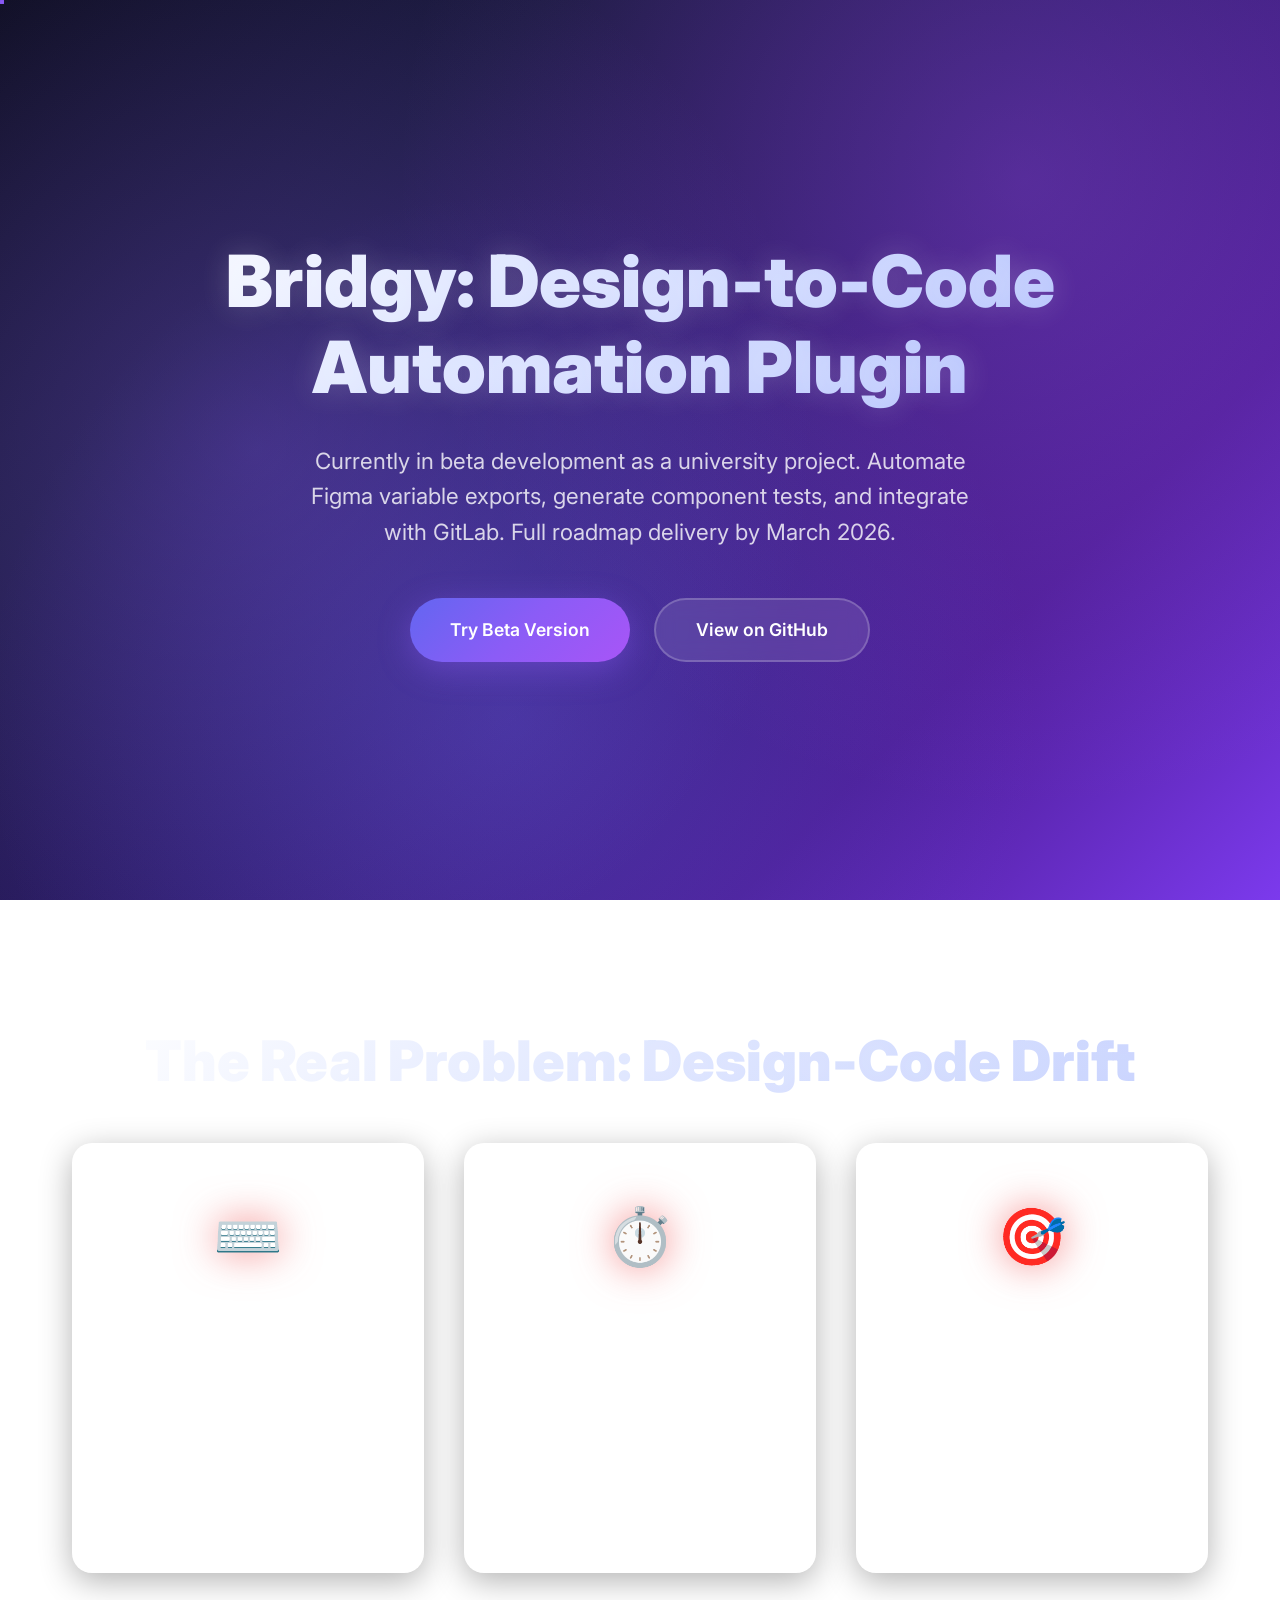
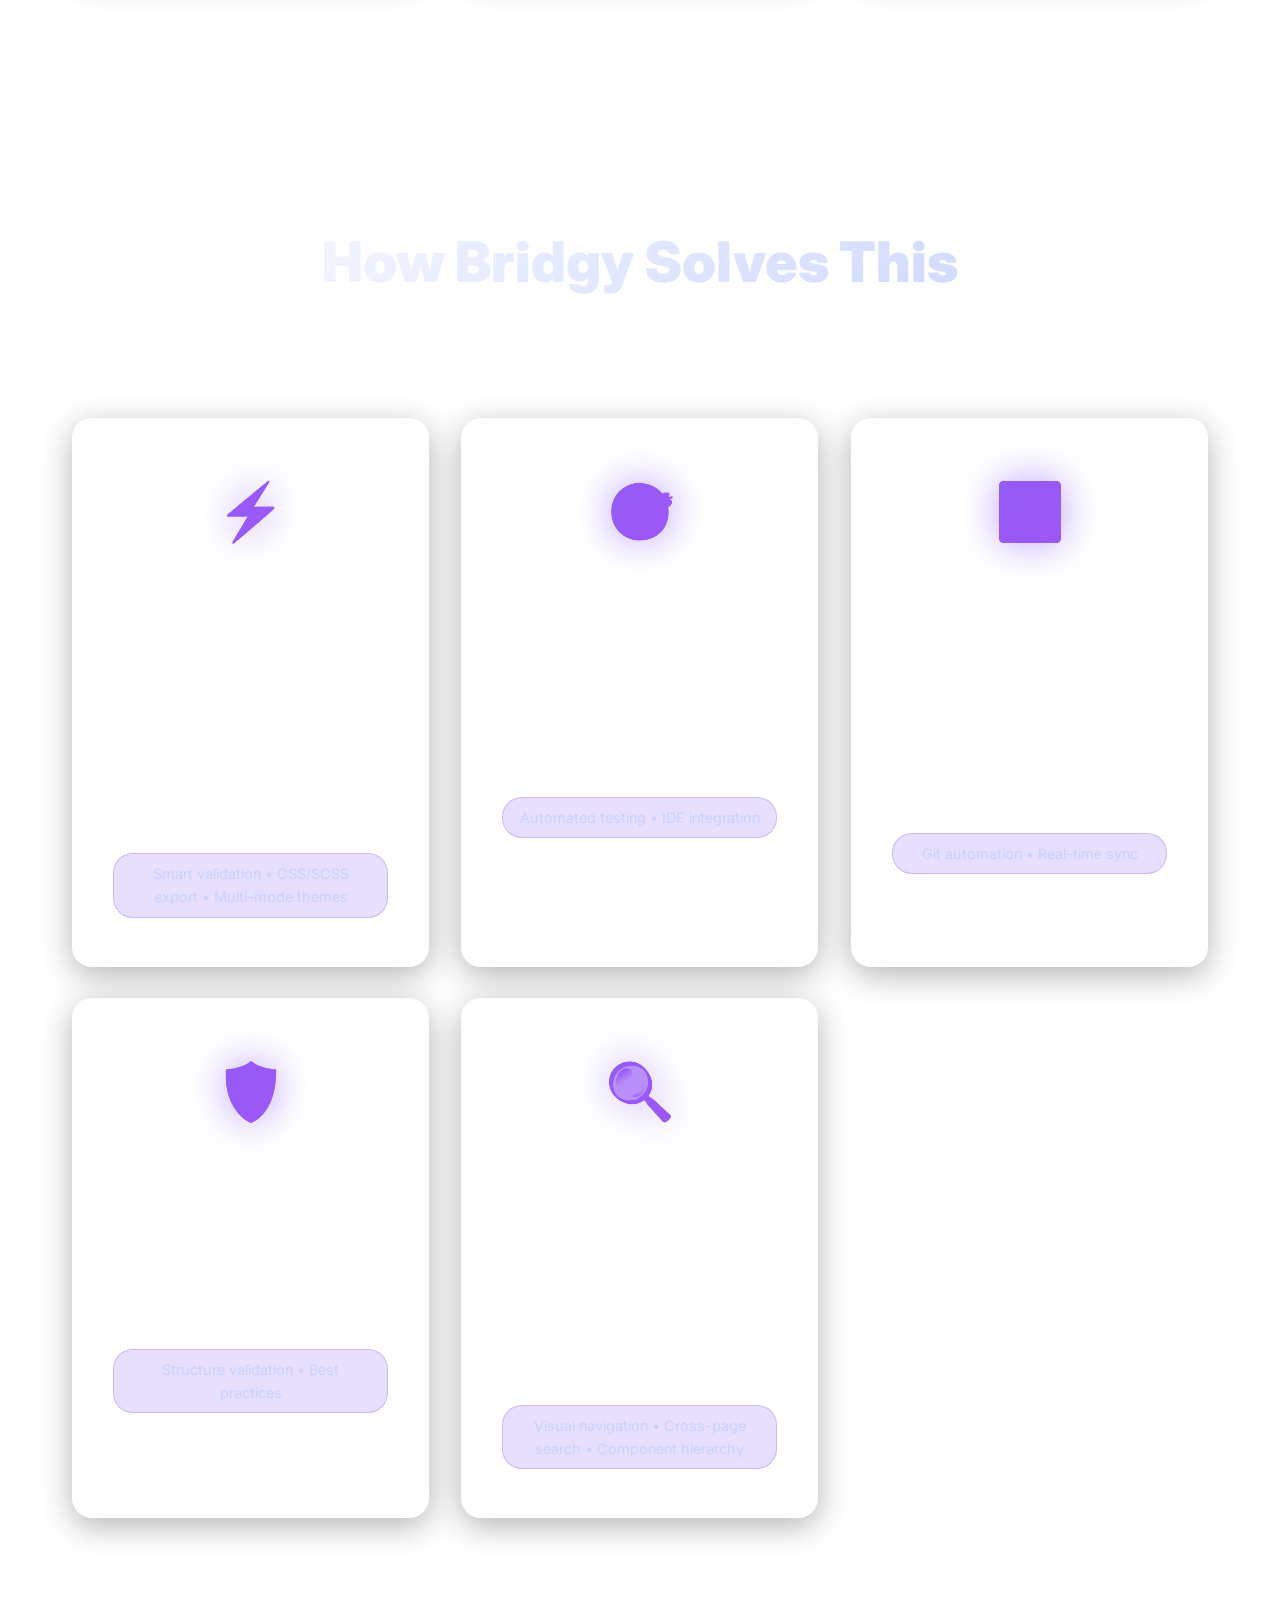
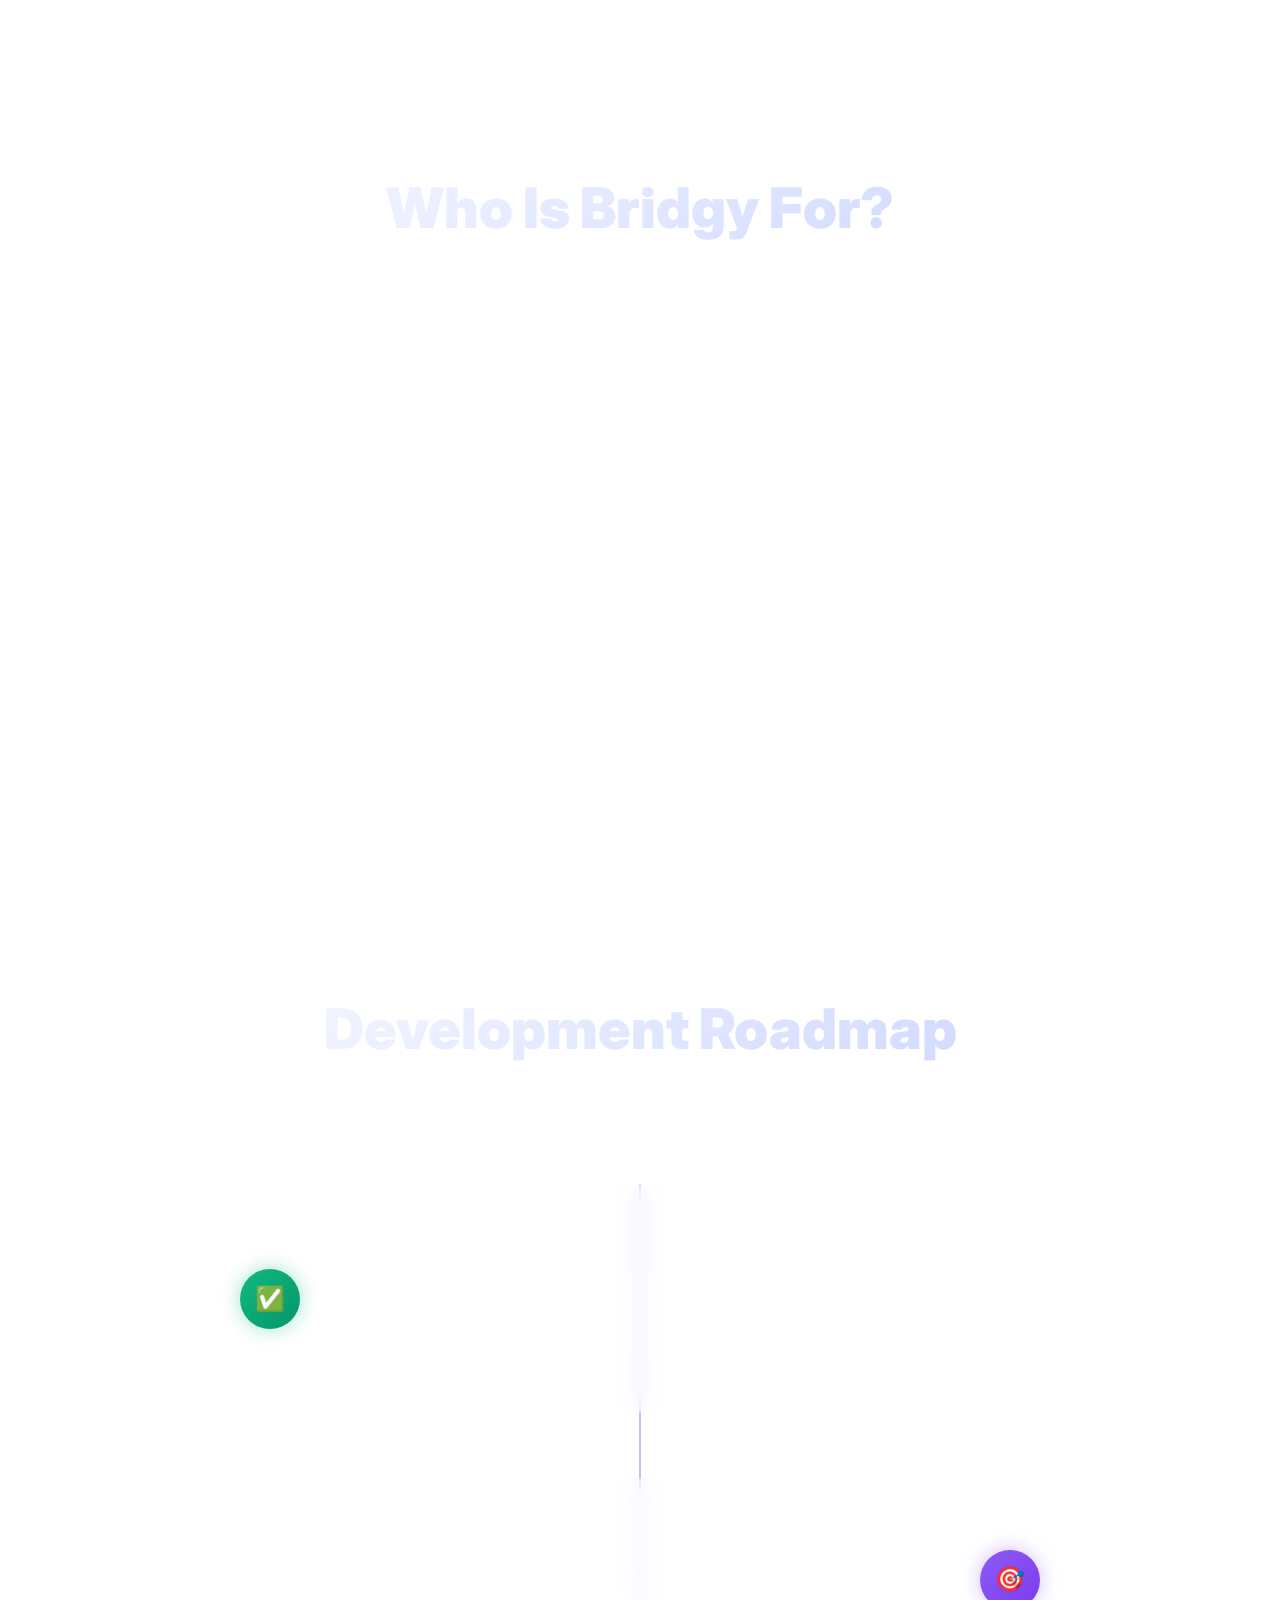
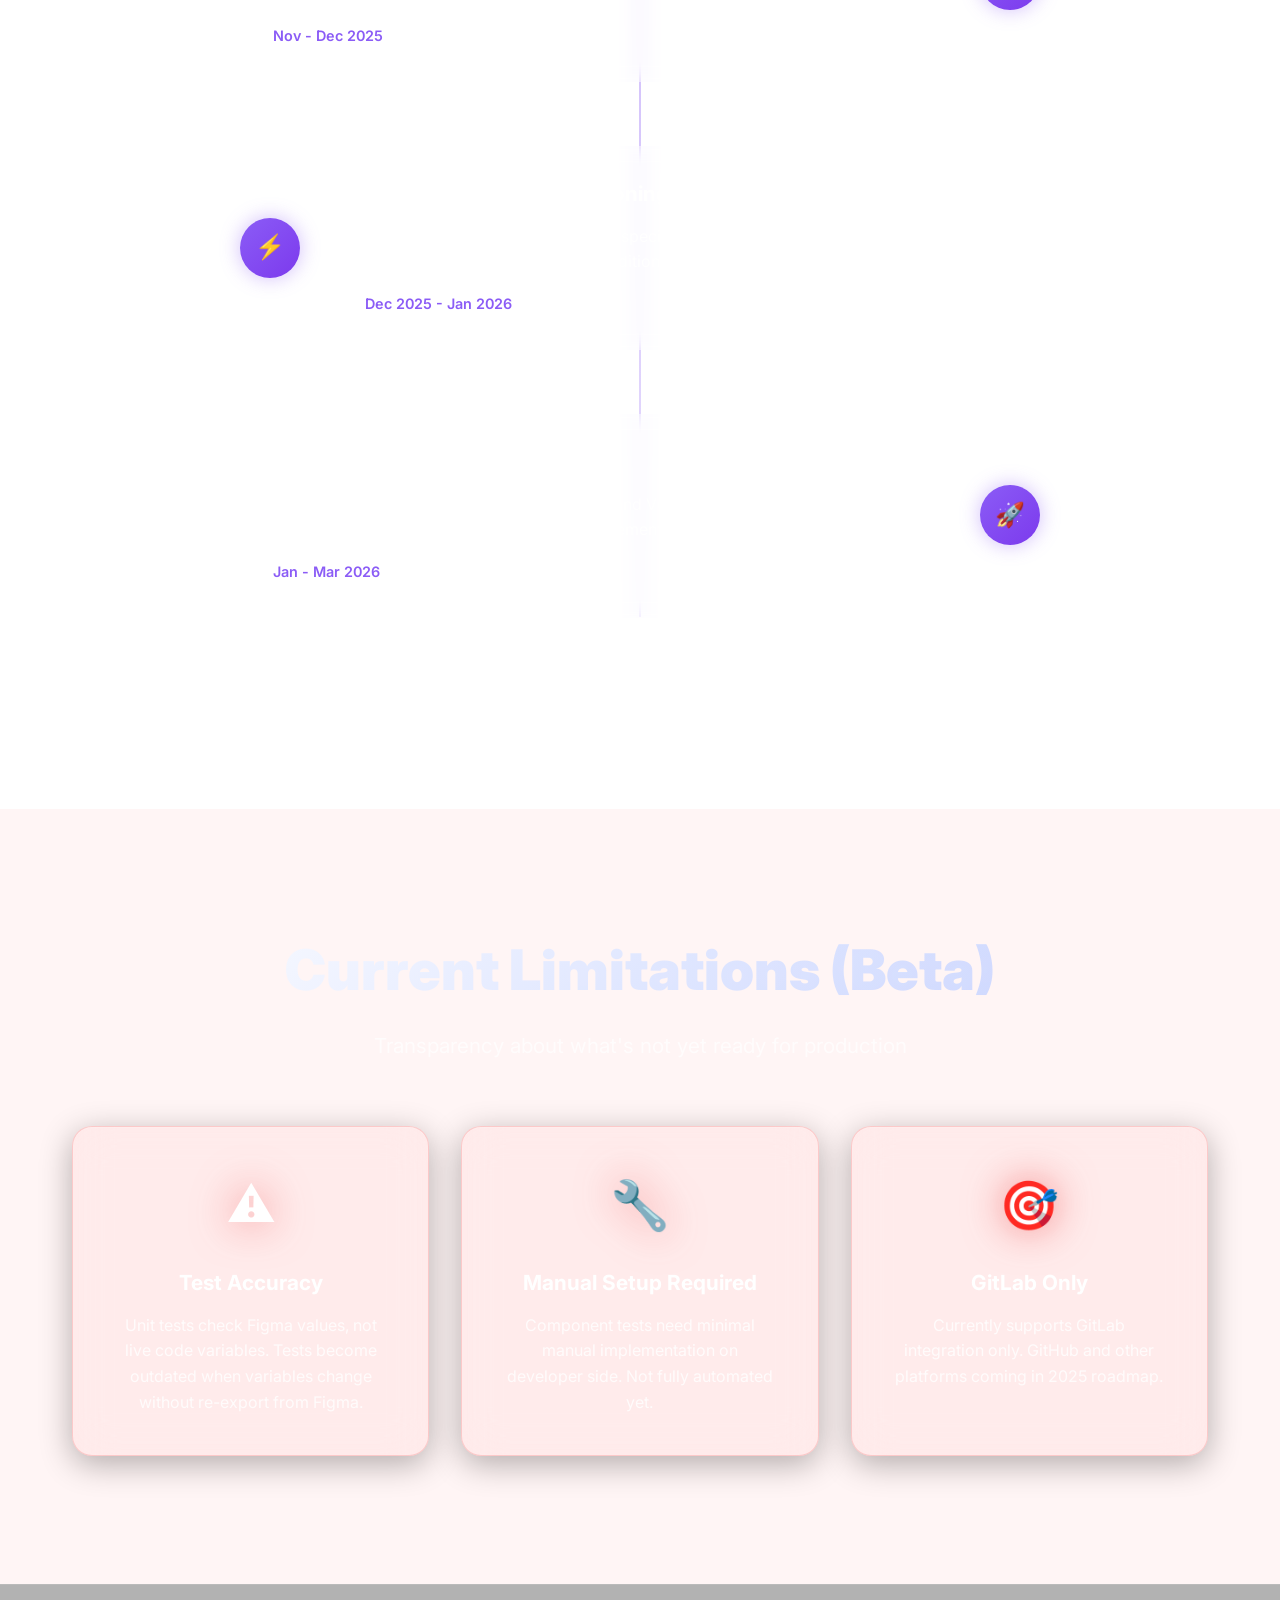
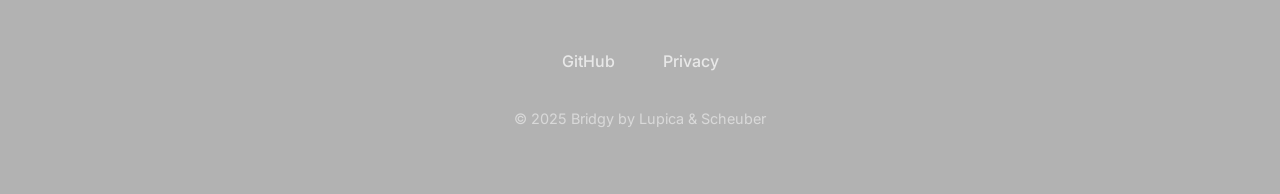
==== commit d505e645: "Update website content with new features and fix grid layout - Add multi-mode variable support (ligh" ====
--- a/index.html
+++ b/index.html
@@ -1 +1,13 @@
-<!DOCTYPE html><html lang="en"> <head><meta charset="UTF-8"><meta name="viewport" content="width=device-width, initial-scale=1.0"><title>Bridgy — Automated Design-to-Code Plugin | Figma to Production</title><meta name="description" content="Bridgy automates design handoffs from Figma to code. Export design tokens, generate tests, and sync with GitLab/GitHub. Research-proven 65% time savings."><meta name="keywords" content="Figma Plugin, Design to Code, Automated UI Engineering, Design Tokens, Git Integration, Tailwind Export, Design Handoff, UI Automation"><meta name="author" content="Lupica & Scheuber"><meta name="robots" content="index, follow"><link rel="canonical" href="https://bridgy.dev/"><!-- Open Graph / Facebook --><meta property="og:type" content="website"><meta property="og:url" content="https://bridgy.dev/"><meta property="og:title" content="Bridgy — Automated Design-to-Code Plugin | Figma to Production"><meta property="og:description" content="Bridgy automates design handoffs from Figma to code. Export design tokens, generate tests, and sync with GitLab/GitHub. Research-proven 65% time savings."><meta property="og:image" content="https://bridgy.dev/og-image.svg"><meta property="og:site_name" content="Bridgy"><!-- Twitter --><meta property="twitter:card" content="summary_large_image"><meta property="twitter:title" content="Bridgy — Automated Design-to-Code Plugin | Figma to Production"><meta property="twitter:description" content="Bridgy automates design handoffs from Figma to code. Export design tokens, generate tests, and sync with GitLab/GitHub. Research-proven 65% time savings."><meta property="twitter:image" content="https://bridgy.dev/og-image.svg"><!-- Additional SEO --><meta name="theme-color" content="#8b5cf6"><link rel="icon" type="image/svg+xml" href="/favicon.svg"><link rel="manifest" href="/manifest.json"><!-- Fonts --><link rel="preconnect" href="https://fonts.googleapis.com"><link rel="preconnect" href="https://fonts.gstatic.com" crossorigin><link href="https://fonts.googleapis.com/css2?family=Inter:wght@300;400;500;600;700;800;900&display=swap" rel="stylesheet"><link rel="stylesheet" href="/_astro/index.Dl9SPty_.css"></head> <body>  <header> <section class="hero"> <div class="container"> <div class="hero-content"> <h1 class="hero-title">Bridgy: Design-to-Code Automation Plugin</h1> <p class="hero-subtitle">Currently in beta development as a university project. Automate Figma variable exports, generate component tests, and integrate with GitLab. Full roadmap delivery by March 2026.</p> <div class="hero-buttons"> <a href="https://www.figma.com/community/plugin/bridgy" class="btn btn-primary" rel="noopener noreferrer" target="_blank">Try Beta Version</a> <a href="https://github.com/lupica-scheuber/bridgy" class="btn btn-secondary" rel="noopener noreferrer" target="_blank">View on GitHub</a> </div> </div> </div> </section> </header> <main> <section class="problem"> <div class="container"> <h2 class="section-title">The Real Problem: Design-Code Drift</h2> <div class="problem-grid"> <div class="problem-item glass-morph"> <div class="problem-icon">⌨️</div> <h3>Manual Import Hell</h3> <p>Copy-pasting design tokens one by one from Figma to CSS. Typos in hex codes, wrong spacing values, inconsistent naming. Each manual step is a potential error.</p> </div> <div class="problem-item glass-morph"> <div class="problem-icon">⏱️</div> <h3>Massive Setup Time</h3> <p>Hours spent setting up design systems in code. Creating CSS variables, configuring build tools, establishing naming conventions. Repeated for every project.</p> </div> <div class="problem-item glass-morph"> <div class="problem-icon">🎯</div> <h3>Silent Drift Detection</h3> <p>Existing codebases where design and code weren't synced for months. Small differences compound over time - is that button still the right color? Are spacing values correct?</p> </div> </div> </div> </section> <section class="solution"> <div class="container"> <h2 class="section-title">How Bridgy Solves This</h2> <p class="solution-subtitle">Direct automation from Figma to your codebase - no manual work required.</p> <div class="solution-grid"> <div class="solution-item glass-morph" data-tilt> <div class="solution-icon gradient-icon">⚡</div> <h3>Zero Manual Export</h3> <p>One-click export from Figma variables to production-ready CSS/SCSS. No copy-pasting, no typos, no missed updates.</p> <div class="tech-stack">Smart validation • Multi-format</div> </div> <div class="solution-item glass-morph" data-tilt> <div class="solution-icon gradient-icon">🎯</div> <h3>Instant Drift Detection</h3> <p>Generate unit tests that compare your existing components with current Figma designs. Perfect for legacy projects where design-code sync was lost.</p> <div class="tech-stack">Automated testing • IDE integration</div> </div> <div class="solution-item glass-morph" data-tilt> <div class="solution-icon gradient-icon">🔄</div> <h3>Continuous Synchronization</h3> <p>GitLab integration automatically updates your codebase when designs change. Design system stays in sync without developer intervention.</p> <div class="tech-stack">Git automation • Real-time sync</div> </div> <div class="solution-item glass-morph" data-tilt> <div class="solution-icon gradient-icon">🛡️</div> <h3>Quality Assurance</h3> <p>Built-in validation prevents inconsistent variable structures. Maintains clean, scalable design token architecture.</p> <div class="tech-stack">Structure validation • Best practices</div> </div> </div> </div> </section> <section class="target-audience"> <div class="container"> <h2 class="section-title">Who Is Bridgy For?</h2> <div class="audience-grid"> <div class="audience-item glass-morph"> <div class="audience-icon">👩‍🎨</div> <h3>Designers</h3> <p>Tired of developers asking "what's the exact spacing?" or seeing your carefully crafted design system implemented inconsistently. Take control with automated exports.</p> <ul> <li>Maintain design system integrity</li> <li>Eliminate manual handoff errors</li> <li>See real implementation status</li> </ul> </div> <div class="audience-item glass-morph"> <div class="audience-icon">👨‍💻</div> <h3>Frontend Developers</h3> <p>Stop manually copying design tokens and wondering if your implementation matches the design. Focus on functionality while Bridgy handles design consistency.</p> <ul> <li>Automated token synchronization</li> <li>Unit tests for design compliance</li> <li>Legacy codebase auditing</li> </ul> </div> </div> </div> </section> <section class="roadmap"> <div class="container"> <h2 class="section-title">Development Roadmap</h2> <p class="solution-subtitle">University project timeline: Full feature delivery by March 2026</p> <div class="timeline"> <div class="timeline-item"> <div class="timeline-badge current">✅</div> <div class="timeline-content"> <h3>Beta Phase (Current)</h3> <p>Variable validation, multi-format export, component testing, GitLab integration, GitHub feedback system</p> <span class="timeline-date">Now - Dec 2024</span> </div> </div> <div class="timeline-item"> <div class="timeline-badge future">🎯</div> <div class="timeline-content"> <h3>Design System Guidance</h3> <p>Direct feedback and improvement suggestions within the plugin. Help designers create perfect design system foundations regardless of experience level.</p> <span class="timeline-date">Nov - Dec 2025</span> </div> </div> <div class="timeline-item"> <div class="timeline-badge future">⚡</div> <div class="timeline-content"> <h3>Enhanced Export & Versioning</h3> <p>Tailwind CSS support, framework-specific exports, reverse import from existing codebases, GitHub integration, additional version control systems.</p> <span class="timeline-date">Dec 2025 - Jan 2026</span> </div> </div> <div class="timeline-item"> <div class="timeline-badge future">🚀</div> <div class="timeline-content"> <h3>Component Generation</h3> <p>Direct skeleton generation for React, Angular, and Vue components. Perfect for greenfield projects with automatic styling implementation from Figma.</p> <span class="timeline-date">Jan - Mar 2026</span> </div> </div> </div> </div> </section> <section class="limitations"> <div class="container"> <h2 class="section-title">Current Limitations (Beta)</h2> <p class="solution-subtitle">Transparency about what's not yet ready for production</p> <div class="limitation-grid"> <div class="limitation-item glass-morph"> <div class="limitation-icon">⚠️</div> <h3>Test Accuracy</h3> <p>Unit tests check Figma values, not live code variables. Tests become outdated when variables change without re-export from Figma.</p> </div> <div class="limitation-item glass-morph"> <div class="limitation-icon">🔧</div> <h3>Manual Setup Required</h3> <p>Component tests need minimal manual implementation on developer side. Not fully automated yet.</p> </div> <div class="limitation-item glass-morph"> <div class="limitation-icon">🎯</div> <h3>GitLab Only</h3> <p>Currently supports GitLab integration only. GitHub and other platforms coming in 2025 roadmap.</p> </div> </div> </div> </section> </main>  <footer class="footer"> <div class="container"> <div class="footer-content"> <div class="footer-links"> <a href="https://github.com/lupica-scheuber/bridgy">GitHub</a> <a href="/privacy-policy">Privacy</a> </div> <p class="footer-text">© 2025 Bridgy by Lupica & Scheuber</p> </div> </div> </footer> <script src="/script.js"></script> </body> </html> +<!DOCTYPE html><html lang="en"> <head><meta charset="UTF-8"><meta name="viewport" content="width=device-width, initial-scale=1.0"><title>Bridgy — Automated Design-to-Code Plugin | Figma to Production</title><meta name="description" content="Bridgy automates design handoffs from Figma to code. Export design tokens, generate tests, and sync with GitLab/GitHub. Research-proven 65% time savings."><meta name="keywords" content="Figma Plugin, Design to Code, Automated UI Engineering, Design Tokens, Git Integration, Tailwind Export, Design Handoff, UI Automation"><meta name="author" content="Lupica & Scheuber"><meta name="robots" content="index, follow"><link rel="canonical" href="https://bridgy.dev/"><!-- Open Graph / Facebook --><meta property="og:type" content="website"><meta property="og:url" content="https://bridgy.dev/"><meta property="og:title" content="Bridgy — Automated Design-to-Code Plugin | Figma to Production"><meta property="og:description" content="Bridgy automates design handoffs from Figma to code. Export design tokens, generate tests, and sync with GitLab/GitHub. Research-proven 65% time savings."><meta property="og:image" content="https://bridgy.dev/og-image.svg"><meta property="og:site_name" content="Bridgy"><!-- Twitter --><meta property="twitter:card" content="summary_large_image"><meta property="twitter:title" content="Bridgy — Automated Design-to-Code Plugin | Figma to Production"><meta property="twitter:description" content="Bridgy automates design handoffs from Figma to code. Export design tokens, generate tests, and sync with GitLab/GitHub. Research-proven 65% time savings."><meta property="twitter:image" content="https://bridgy.dev/og-image.svg"><!-- Additional SEO --><meta name="theme-color" content="#8b5cf6"><link rel="icon" type="image/svg+xml" href="/favicon.svg"><link rel="manifest" href="/manifest.json"><!-- Fonts --><link rel="preconnect" href="https://fonts.googleapis.com"><link rel="preconnect" href="https://fonts.gstatic.com" crossorigin><link href="https://fonts.googleapis.com/css2?family=Inter:wght@300;400;500;600;700;800;900&display=swap" rel="stylesheet"><link rel="stylesheet" href="/_astro/index.Dl9SPty_.css"><style>
+/* Custom grid fix for problem cards */
+@media (min-width: 1200px) {
+  .problem-grid {
+    grid-template-columns: repeat(3, 1fr) !important;
+  }
+}
+@media (max-width: 1199px) {
+  .problem-grid {
+    grid-template-columns: 1fr !important;
+  }
+}
+</style></head> <body>  <header> <section class="hero"> <div class="container"> <div class="hero-content"> <h1 class="hero-title">Bridgy: Design-to-Code Automation Plugin</h1> <p class="hero-subtitle">Currently in beta development as a university project. Automate Figma variable exports, generate component tests, and integrate with GitLab. Full roadmap delivery by March 2026.</p> <div class="hero-buttons"> <a href="https://www.figma.com/community/plugin/1567565193447398652/bridgy" class="btn btn-primary" rel="noopener noreferrer" target="_blank">Try Beta Version</a> <a href="https://github.com/laurinscheuber/Bridgy-Plugin" class="btn btn-secondary" rel="noopener noreferrer" target="_blank">View on GitHub</a> </div> </div> </div> </section> </header> <main> <section class="problem"> <div class="container"> <h2 class="section-title">The Real Problem: Design-Code Drift</h2> <div class="problem-grid"> <div class="problem-item glass-morph"> <div class="problem-icon">⌨️</div> <h3>Manual Import Hell</h3> <p>Copy-pasting design tokens one by one from Figma to CSS. Typos in hex codes, wrong spacing values, inconsistent naming. Each manual step is a potential error.</p> </div> <div class="problem-item glass-morph"> <div class="problem-icon">⏱️</div> <h3>Massive Setup Time</h3> <p>Hours spent setting up design systems in code. Creating CSS variables, configuring build tools, establishing naming conventions. Repeated for every project.</p> </div> <div class="problem-item glass-morph"> <div class="problem-icon">🎯</div> <h3>Silent Drift Detection</h3> <p>Existing codebases where design and code weren't synced for months. Small differences compound over time - is that button still the right color? Are spacing values correct?</p> </div> </div> </div> </section> <section class="solution"> <div class="container"> <h2 class="section-title">How Bridgy Solves This</h2> <p class="solution-subtitle">Direct automation from Figma to your codebase - no manual work required.</p> <div class="solution-grid"> <div class="solution-item glass-morph" data-tilt> <div class="solution-icon gradient-icon">⚡</div> <h3>Zero Manual Export</h3> <p>One-click export from Figma variables to production-ready CSS/SCSS. Supports multi-mode variables (light/dark themes) with automatic [data-theme="..."] selectors. No copy-pasting, no typos, no missed updates.</p> <div class="tech-stack">Smart validation • CSS/SCSS export • Multi-mode themes</div> </div> <div class="solution-item glass-morph" data-tilt> <div class="solution-icon gradient-icon">🎯</div> <h3>Instant Drift Detection</h3> <p>Generate unit tests that compare your existing components with current Figma designs. Perfect for legacy projects where design-code sync was lost.</p> <div class="tech-stack">Automated testing • IDE integration</div> </div> <div class="solution-item glass-morph" data-tilt> <div class="solution-icon gradient-icon">🔄</div> <h3>Continuous Synchronization</h3> <p>GitLab integration automatically updates your codebase when designs change. Design system stays in sync without developer intervention.</p> <div class="tech-stack">Git automation • Real-time sync</div> </div> <div class="solution-item glass-morph" data-tilt> <div class="solution-icon gradient-icon">🛡️</div> <h3>Quality Assurance</h3> <p>Built-in validation prevents inconsistent variable structures. Maintains clean, scalable design token architecture.</p> <div class="tech-stack">Structure validation • Best practices</div> </div> <div class="solution-item glass-morph" data-tilt> <div class="solution-icon gradient-icon">🔍</div> <h3>Component Browser</h3> <p>Navigate and explore your design system components visually. Search, filter, and jump directly to components across pages. Perfect for understanding your design system structure.</p> <div class="tech-stack">Visual navigation • Cross-page search • Component hierarchy</div> </div> </div> </div> </section> <section class="target-audience"> <div class="container"> <h2 class="section-title">Who Is Bridgy For?</h2> <div class="audience-grid"> <div class="audience-item glass-morph"> <div class="audience-icon">👩‍🎨</div> <h3>Designers</h3> <p>Tired of developers asking "what's the exact spacing?" or seeing your carefully crafted design system implemented inconsistently. Take control with automated exports.</p> <ul> <li>Maintain design system integrity</li> <li>Eliminate manual handoff errors</li> <li>See real implementation status</li> </ul> </div> <div class="audience-item glass-morph"> <div class="audience-icon">👨‍💻</div> <h3>Frontend Developers</h3> <p>Stop manually copying design tokens and wondering if your implementation matches the design. Focus on functionality while Bridgy handles design consistency.</p> <ul> <li>Automated token synchronization</li> <li>Unit tests for design compliance</li> <li>Legacy codebase auditing</li> </ul> </div> </div> </div> </section> <section class="roadmap"> <div class="container"> <h2 class="section-title">Development Roadmap</h2> <p class="solution-subtitle">University project timeline: Full feature delivery by March 2026</p> <div class="timeline"> <div class="timeline-item"> <div class="timeline-badge current">✅</div> <div class="timeline-content"> <h3>Beta Phase (Current)</h3> <p>Variable validation, multi-format export (CSS/SCSS), multi-mode variable support (light/dark themes), component testing, component browser, GitLab integration, GitHub feedback system</p> <span class="timeline-date">Now - Dec 2024</span> </div> </div> <div class="timeline-item"> <div class="timeline-badge future">🎯</div> <div class="timeline-content"> <h3>Design System Guidance</h3> <p>Direct feedback and improvement suggestions within the plugin. Help designers create perfect design system foundations regardless of experience level.</p> <span class="timeline-date">Nov - Dec 2025</span> </div> </div> <div class="timeline-item"> <div class="timeline-badge future">⚡</div> <div class="timeline-content"> <h3>Enhanced Export & Versioning</h3> <p>Tailwind CSS support, framework-specific exports, reverse import from existing codebases, GitHub integration, additional version control systems.</p> <span class="timeline-date">Dec 2025 - Jan 2026</span> </div> </div> <div class="timeline-item"> <div class="timeline-badge future">🚀</div> <div class="timeline-content"> <h3>Component Generation</h3> <p>Direct skeleton generation for React, Angular, and Vue components. Perfect for greenfield projects with automatic styling implementation from Figma.</p> <span class="timeline-date">Jan - Mar 2026</span> </div> </div> </div> </div> </section> <section class="limitations"> <div class="container"> <h2 class="section-title">Current Limitations (Beta)</h2> <p class="solution-subtitle">Transparency about what's not yet ready for production</p> <div class="limitation-grid"> <div class="limitation-item glass-morph"> <div class="limitation-icon">⚠️</div> <h3>Test Accuracy</h3> <p>Unit tests check Figma values, not live code variables. Tests become outdated when variables change without re-export from Figma.</p> </div> <div class="limitation-item glass-morph"> <div class="limitation-icon">🔧</div> <h3>Manual Setup Required</h3> <p>Component tests need minimal manual implementation on developer side. Not fully automated yet.</p> </div> <div class="limitation-item glass-morph"> <div class="limitation-icon">🎯</div> <h3>GitLab Only</h3> <p>Currently supports GitLab integration only. GitHub and other platforms coming in 2025 roadmap.</p> </div> </div> </div> </section> </main>  <footer class="footer"> <div class="container"> <div class="footer-content"> <div class="footer-links"> <a href="https://github.com/laurinscheuber/Bridgy-Plugin">GitHub</a> <a href="/privacy-policy.html">Privacy</a> </div> <p class="footer-text">© 2025 Bridgy by Lupica & Scheuber</p> </div> </div> </footer> <script src="/script.js"></script> </body> </html> 
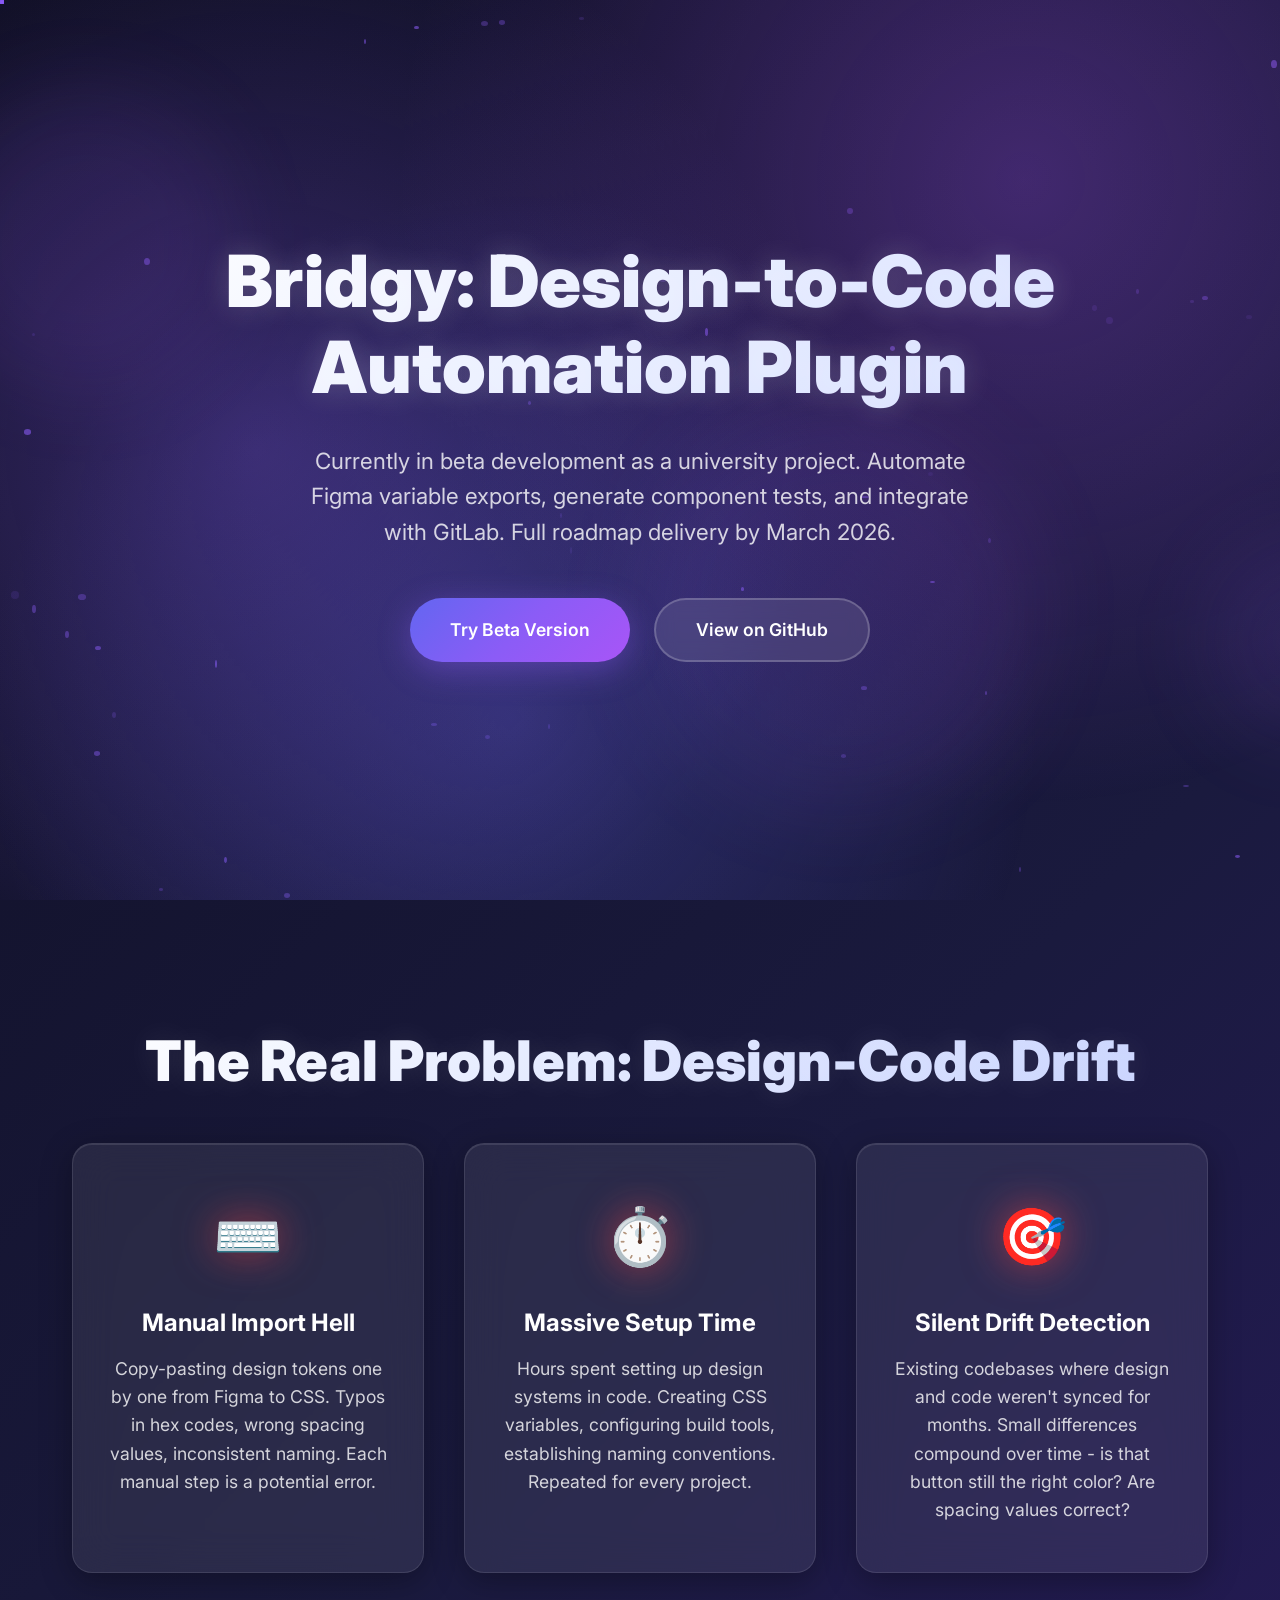
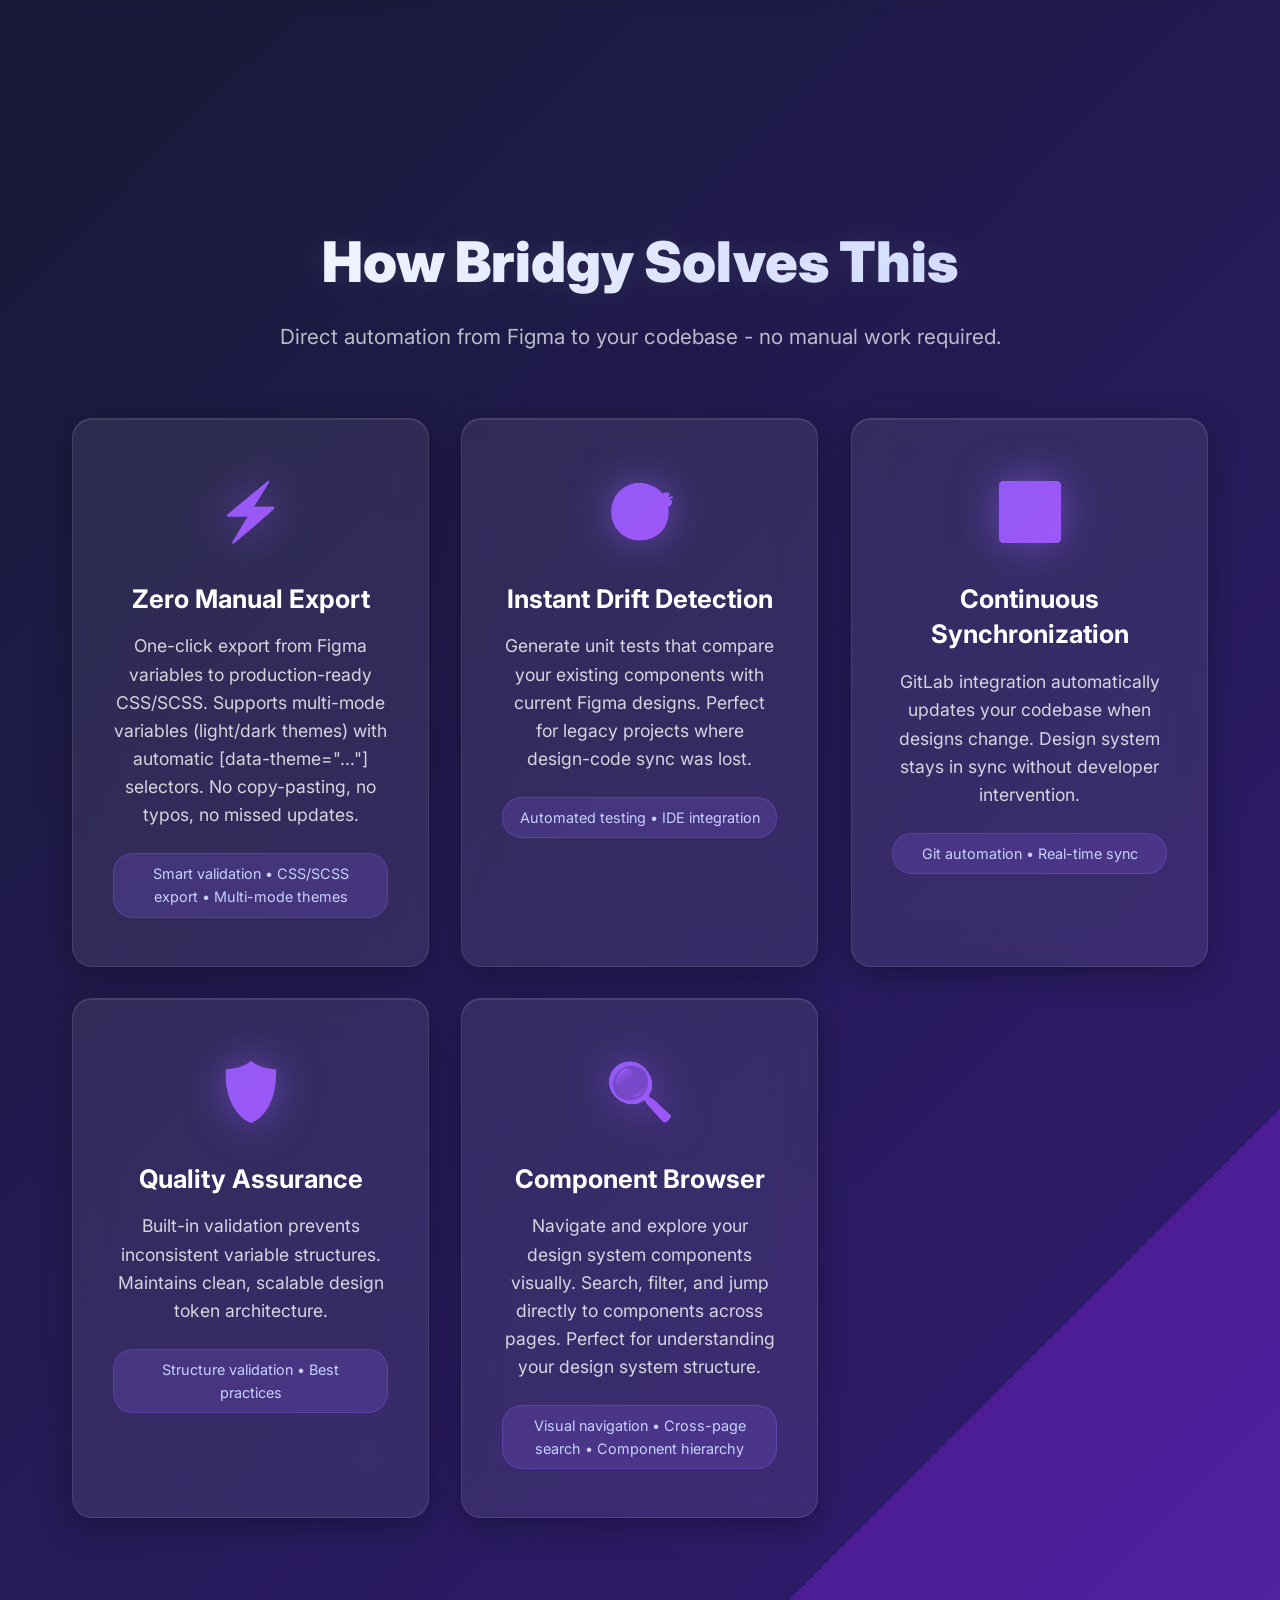
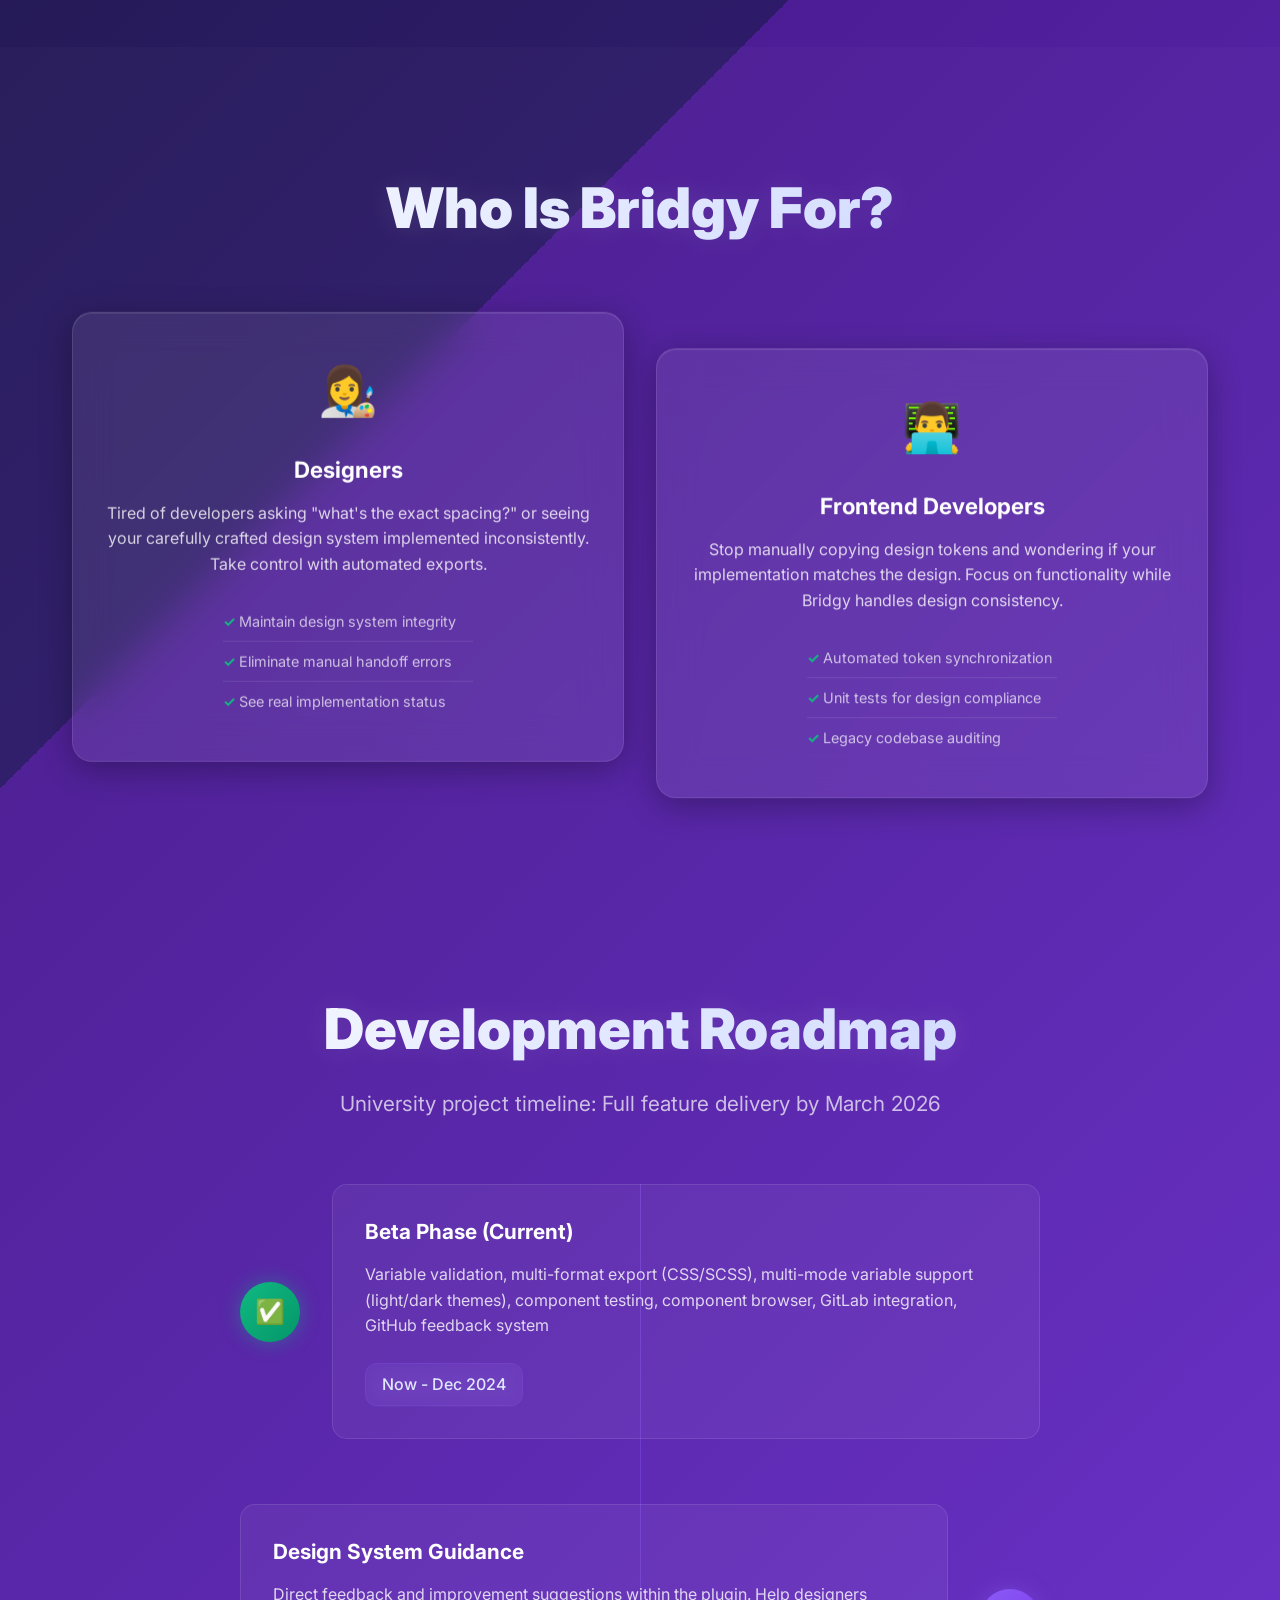
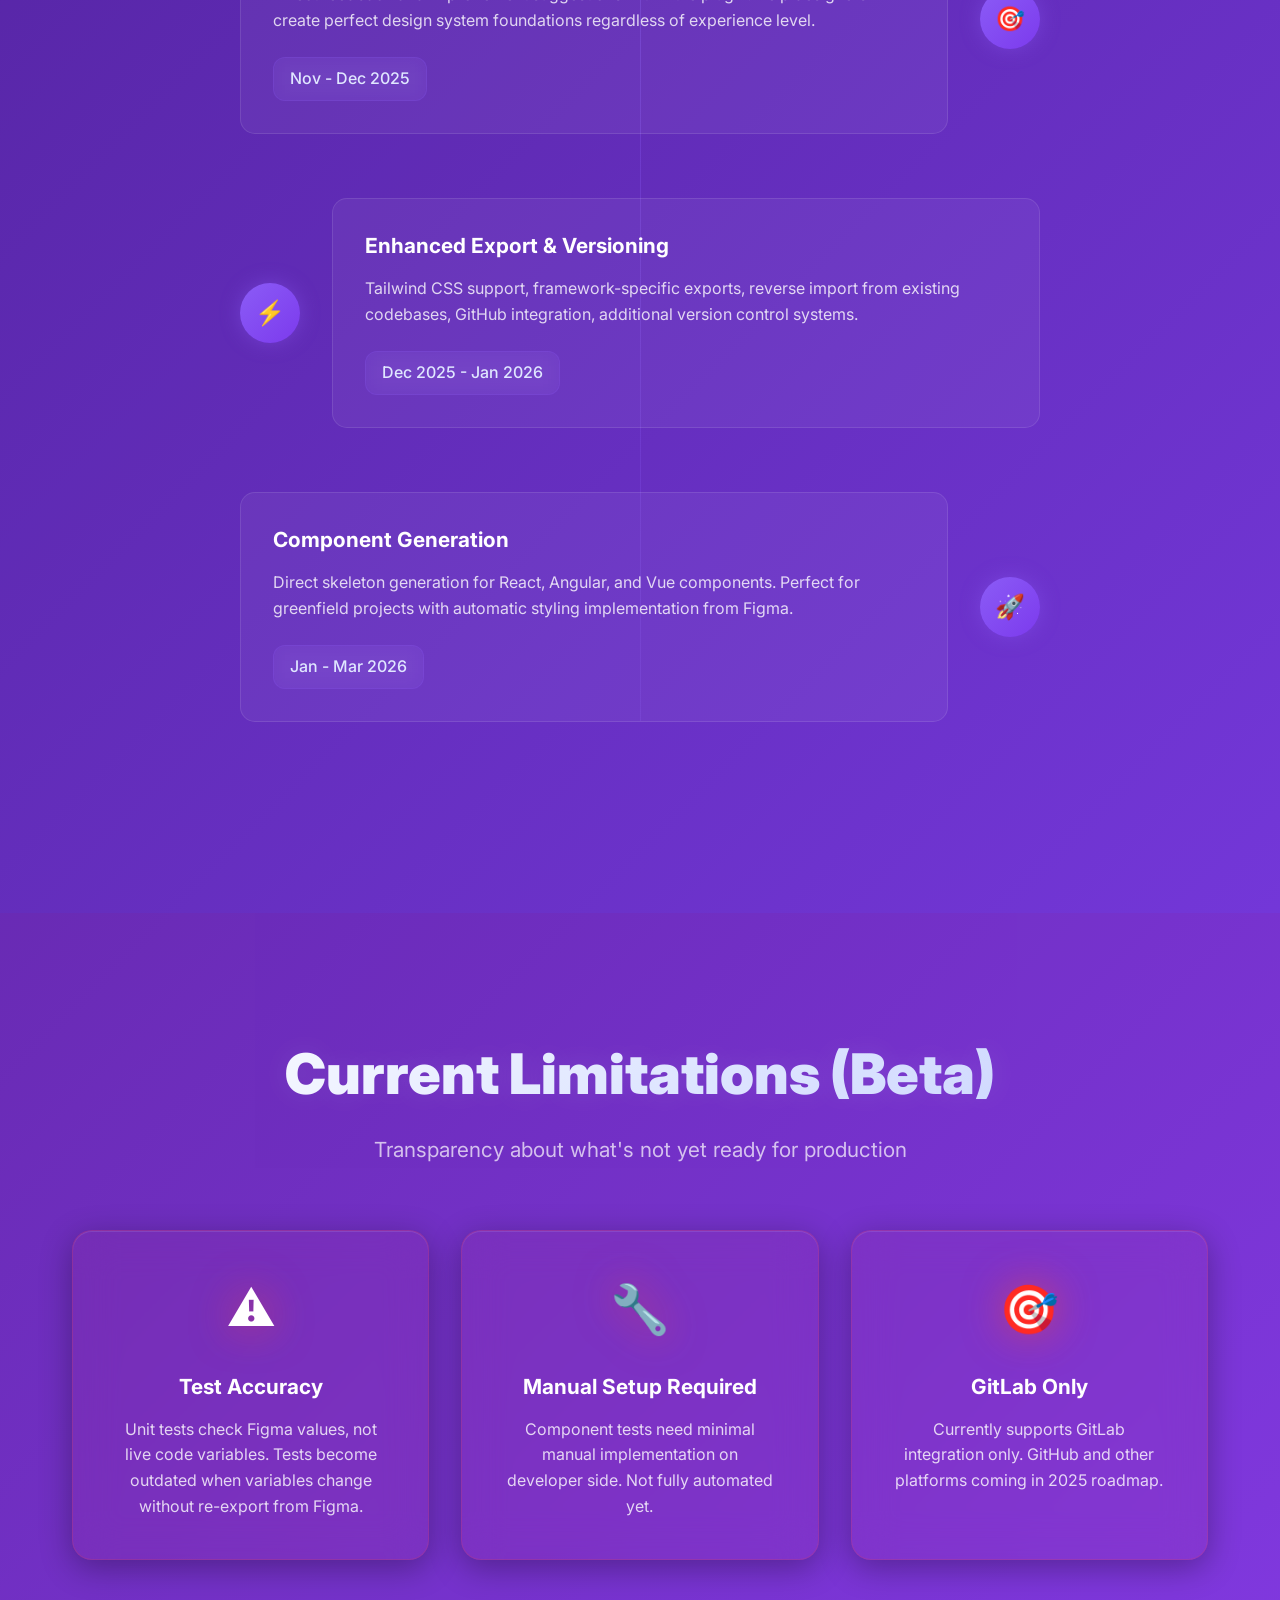
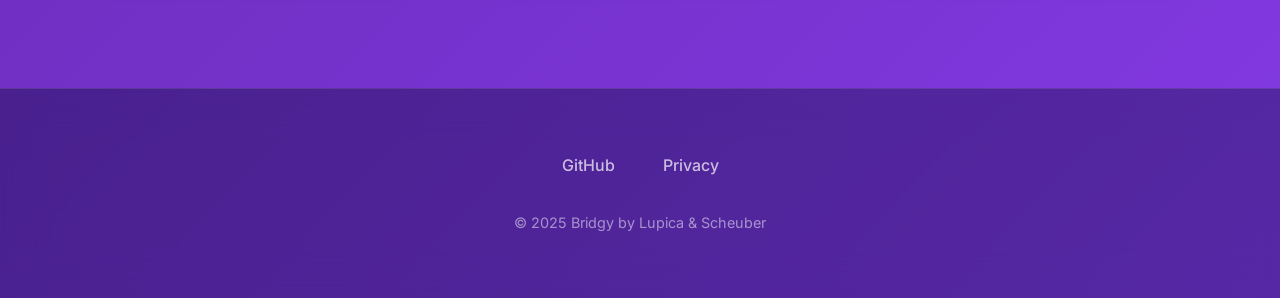
==== commit d3a3e329: "Add comprehensive animation system with scroll-triggered effects - Replace weird rotating icon anima" ====
--- a/index.html
+++ b/index.html
@@ -10,4 +10,364 @@
     grid-template-columns: 1fr !important;
   }
 }
-</style></head> <body>  <header> <section class="hero"> <div class="container"> <div class="hero-content"> <h1 class="hero-title">Bridgy: Design-to-Code Automation Plugin</h1> <p class="hero-subtitle">Currently in beta development as a university project. Automate Figma variable exports, generate component tests, and integrate with GitLab. Full roadmap delivery by March 2026.</p> <div class="hero-buttons"> <a href="https://www.figma.com/community/plugin/1567565193447398652/bridgy" class="btn btn-primary" rel="noopener noreferrer" target="_blank">Try Beta Version</a> <a href="https://github.com/laurinscheuber/Bridgy-Plugin" class="btn btn-secondary" rel="noopener noreferrer" target="_blank">View on GitHub</a> </div> </div> </div> </section> </header> <main> <section class="problem"> <div class="container"> <h2 class="section-title">The Real Problem: Design-Code Drift</h2> <div class="problem-grid"> <div class="problem-item glass-morph"> <div class="problem-icon">⌨️</div> <h3>Manual Import Hell</h3> <p>Copy-pasting design tokens one by one from Figma to CSS. Typos in hex codes, wrong spacing values, inconsistent naming. Each manual step is a potential error.</p> </div> <div class="problem-item glass-morph"> <div class="problem-icon">⏱️</div> <h3>Massive Setup Time</h3> <p>Hours spent setting up design systems in code. Creating CSS variables, configuring build tools, establishing naming conventions. Repeated for every project.</p> </div> <div class="problem-item glass-morph"> <div class="problem-icon">🎯</div> <h3>Silent Drift Detection</h3> <p>Existing codebases where design and code weren't synced for months. Small differences compound over time - is that button still the right color? Are spacing values correct?</p> </div> </div> </div> </section> <section class="solution"> <div class="container"> <h2 class="section-title">How Bridgy Solves This</h2> <p class="solution-subtitle">Direct automation from Figma to your codebase - no manual work required.</p> <div class="solution-grid"> <div class="solution-item glass-morph" data-tilt> <div class="solution-icon gradient-icon">⚡</div> <h3>Zero Manual Export</h3> <p>One-click export from Figma variables to production-ready CSS/SCSS. Supports multi-mode variables (light/dark themes) with automatic [data-theme="..."] selectors. No copy-pasting, no typos, no missed updates.</p> <div class="tech-stack">Smart validation • CSS/SCSS export • Multi-mode themes</div> </div> <div class="solution-item glass-morph" data-tilt> <div class="solution-icon gradient-icon">🎯</div> <h3>Instant Drift Detection</h3> <p>Generate unit tests that compare your existing components with current Figma designs. Perfect for legacy projects where design-code sync was lost.</p> <div class="tech-stack">Automated testing • IDE integration</div> </div> <div class="solution-item glass-morph" data-tilt> <div class="solution-icon gradient-icon">🔄</div> <h3>Continuous Synchronization</h3> <p>GitLab integration automatically updates your codebase when designs change. Design system stays in sync without developer intervention.</p> <div class="tech-stack">Git automation • Real-time sync</div> </div> <div class="solution-item glass-morph" data-tilt> <div class="solution-icon gradient-icon">🛡️</div> <h3>Quality Assurance</h3> <p>Built-in validation prevents inconsistent variable structures. Maintains clean, scalable design token architecture.</p> <div class="tech-stack">Structure validation • Best practices</div> </div> <div class="solution-item glass-morph" data-tilt> <div class="solution-icon gradient-icon">🔍</div> <h3>Component Browser</h3> <p>Navigate and explore your design system components visually. Search, filter, and jump directly to components across pages. Perfect for understanding your design system structure.</p> <div class="tech-stack">Visual navigation • Cross-page search • Component hierarchy</div> </div> </div> </div> </section> <section class="target-audience"> <div class="container"> <h2 class="section-title">Who Is Bridgy For?</h2> <div class="audience-grid"> <div class="audience-item glass-morph"> <div class="audience-icon">👩‍🎨</div> <h3>Designers</h3> <p>Tired of developers asking "what's the exact spacing?" or seeing your carefully crafted design system implemented inconsistently. Take control with automated exports.</p> <ul> <li>Maintain design system integrity</li> <li>Eliminate manual handoff errors</li> <li>See real implementation status</li> </ul> </div> <div class="audience-item glass-morph"> <div class="audience-icon">👨‍💻</div> <h3>Frontend Developers</h3> <p>Stop manually copying design tokens and wondering if your implementation matches the design. Focus on functionality while Bridgy handles design consistency.</p> <ul> <li>Automated token synchronization</li> <li>Unit tests for design compliance</li> <li>Legacy codebase auditing</li> </ul> </div> </div> </div> </section> <section class="roadmap"> <div class="container"> <h2 class="section-title">Development Roadmap</h2> <p class="solution-subtitle">University project timeline: Full feature delivery by March 2026</p> <div class="timeline"> <div class="timeline-item"> <div class="timeline-badge current">✅</div> <div class="timeline-content"> <h3>Beta Phase (Current)</h3> <p>Variable validation, multi-format export (CSS/SCSS), multi-mode variable support (light/dark themes), component testing, component browser, GitLab integration, GitHub feedback system</p> <span class="timeline-date">Now - Dec 2024</span> </div> </div> <div class="timeline-item"> <div class="timeline-badge future">🎯</div> <div class="timeline-content"> <h3>Design System Guidance</h3> <p>Direct feedback and improvement suggestions within the plugin. Help designers create perfect design system foundations regardless of experience level.</p> <span class="timeline-date">Nov - Dec 2025</span> </div> </div> <div class="timeline-item"> <div class="timeline-badge future">⚡</div> <div class="timeline-content"> <h3>Enhanced Export & Versioning</h3> <p>Tailwind CSS support, framework-specific exports, reverse import from existing codebases, GitHub integration, additional version control systems.</p> <span class="timeline-date">Dec 2025 - Jan 2026</span> </div> </div> <div class="timeline-item"> <div class="timeline-badge future">🚀</div> <div class="timeline-content"> <h3>Component Generation</h3> <p>Direct skeleton generation for React, Angular, and Vue components. Perfect for greenfield projects with automatic styling implementation from Figma.</p> <span class="timeline-date">Jan - Mar 2026</span> </div> </div> </div> </div> </section> <section class="limitations"> <div class="container"> <h2 class="section-title">Current Limitations (Beta)</h2> <p class="solution-subtitle">Transparency about what's not yet ready for production</p> <div class="limitation-grid"> <div class="limitation-item glass-morph"> <div class="limitation-icon">⚠️</div> <h3>Test Accuracy</h3> <p>Unit tests check Figma values, not live code variables. Tests become outdated when variables change without re-export from Figma.</p> </div> <div class="limitation-item glass-morph"> <div class="limitation-icon">🔧</div> <h3>Manual Setup Required</h3> <p>Component tests need minimal manual implementation on developer side. Not fully automated yet.</p> </div> <div class="limitation-item glass-morph"> <div class="limitation-icon">🎯</div> <h3>GitLab Only</h3> <p>Currently supports GitLab integration only. GitHub and other platforms coming in 2025 roadmap.</p> </div> </div> </div> </section> </main>  <footer class="footer"> <div class="container"> <div class="footer-content"> <div class="footer-links"> <a href="https://github.com/laurinscheuber/Bridgy-Plugin">GitHub</a> <a href="/privacy-policy.html">Privacy</a> </div> <p class="footer-text">© 2025 Bridgy by Lupica & Scheuber</p> </div> </div> </footer> <script src="/script.js"></script> </body> </html> +
+/* Enhanced animations */
+@keyframes fadeInUp {
+  from {
+    opacity: 0;
+    transform: translateY(30px);
+  }
+  to {
+    opacity: 1;
+    transform: translateY(0);
+  }
+}
+
+@keyframes slideInLeft {
+  from {
+    opacity: 0;
+    transform: translateX(-50px);
+  }
+  to {
+    opacity: 1;
+    transform: translateX(0);
+  }
+}
+
+@keyframes slideInRight {
+  from {
+    opacity: 0;
+    transform: translateX(50px);
+  }
+  to {
+    opacity: 1;
+    transform: translateX(0);
+  }
+}
+
+@keyframes scaleIn {
+  from {
+    opacity: 0;
+    transform: scale(0.9);
+  }
+  to {
+    opacity: 1;
+    transform: scale(1);
+  }
+}
+
+@keyframes glowPulse {
+  0%, 100% {
+    box-shadow: 0 8px 32px rgba(139, 92, 246, 0.4), inset 0 1px rgba(255, 255, 255, 0.1);
+  }
+  50% {
+    box-shadow: 0 8px 40px rgba(139, 92, 246, 0.6), inset 0 1px rgba(255, 255, 255, 0.2);
+  }
+}
+
+@keyframes gentleFloat {
+  0%, 100% {
+    transform: translateY(0);
+  }
+  50% {
+    transform: translateY(-10px);
+  }
+}
+
+/* Gradient text animation */
+@keyframes gradientShift {
+  0% {
+    background-position: 0% 50%;
+  }
+  50% {
+    background-position: 100% 50%;
+  }
+  100% {
+    background-position: 0% 50%;
+  }
+}
+
+.hero-title {
+  background-size: 200% 200%;
+  animation: gradientShift 8s ease infinite;
+}
+
+/* Smooth entrance animations */
+.animate-on-scroll {
+  opacity: 0;
+  transform: translateY(30px);
+  transition: all 0.6s cubic-bezier(0.25, 0.46, 0.45, 0.94);
+}
+
+.animate-on-scroll.visible {
+  opacity: 1;
+  transform: translateY(0);
+}
+
+/* Stagger animations for grids */
+.problem-item, .solution-item, .limitation-item {
+  opacity: 0;
+  animation: fadeInUp 0.8s cubic-bezier(0.25, 0.46, 0.45, 0.94) forwards;
+}
+
+.problem-item:nth-child(1) { animation-delay: 0.1s; }
+.problem-item:nth-child(2) { animation-delay: 0.2s; }
+.problem-item:nth-child(3) { animation-delay: 0.3s; }
+
+.solution-item:nth-child(1) { animation-delay: 0.1s; }
+.solution-item:nth-child(2) { animation-delay: 0.15s; }
+.solution-item:nth-child(3) { animation-delay: 0.2s; }
+.solution-item:nth-child(4) { animation-delay: 0.25s; }
+.solution-item:nth-child(5) { animation-delay: 0.3s; }
+
+/* Enhanced hover effects */
+.glass-morph {
+  transition: all 0.4s cubic-bezier(0.25, 0.46, 0.45, 0.94);
+  position: relative;
+  overflow: hidden;
+}
+
+.glass-morph::before {
+  content: '';
+  position: absolute;
+  top: -50%;
+  left: -50%;
+  width: 200%;
+  height: 200%;
+  background: linear-gradient(45deg, transparent, rgba(255, 255, 255, 0.1), transparent);
+  transform: rotate(45deg) translate(-50%, -50%);
+  transition: all 0.6s;
+  opacity: 0;
+}
+
+.glass-morph:hover::before {
+  animation: shimmer 0.6s ease-out;
+}
+
+@keyframes shimmer {
+  0% {
+    transform: rotate(45deg) translate(-200%, -200%);
+    opacity: 0;
+  }
+  50% {
+    opacity: 1;
+  }
+  100% {
+    transform: rotate(45deg) translate(200%, 200%);
+    opacity: 0;
+  }
+}
+
+/* Gentle floating animation for icons */
+.problem-icon, .gradient-icon, .limitation-icon, .audience-icon {
+  animation: gentleFloat 4s ease-in-out infinite;
+}
+
+.problem-item:nth-child(2) .problem-icon { animation-delay: 1s; }
+.problem-item:nth-child(3) .problem-icon { animation-delay: 2s; }
+.solution-item:nth-child(2) .gradient-icon { animation-delay: 1.5s; }
+.solution-item:nth-child(3) .gradient-icon { animation-delay: 2.5s; }
+.solution-item:nth-child(4) .gradient-icon { animation-delay: 3s; }
+.solution-item:nth-child(5) .gradient-icon { animation-delay: 3.5s; }
+
+/* Parallax layers */
+.parallax-slow { transform: translateY(0); transition: transform 0.1s ease-out; }
+.parallax-medium { transform: translateY(0); transition: transform 0.1s ease-out; }
+.parallax-fast { transform: translateY(0); transition: transform 0.1s ease-out; }
+
+/* Timeline enhancements */
+.timeline {
+  position: relative;
+}
+
+.timeline:before {
+  opacity: 0;
+  transform: scaleY(0);
+  transform-origin: top;
+  transition: all 1.5s cubic-bezier(0.25, 0.46, 0.45, 0.94);
+  width: 1px;
+  background: linear-gradient(180deg, rgba(139, 92, 246, 0.4), rgba(139, 92, 246, 0.2));
+}
+
+.timeline.visible:before {
+  opacity: 1;
+  transform: scaleY(1);
+}
+
+.timeline-item {
+  opacity: 0;
+  transform: translateX(-80px) translateY(30px) scale(0.8);
+  transition: all 0.8s cubic-bezier(0.165, 0.84, 0.44, 1);
+  will-change: transform, opacity;
+}
+
+.timeline-item:nth-child(even) {
+  transform: translateX(80px) translateY(30px) scale(0.8);
+}
+
+.timeline-item.visible {
+  opacity: 1;
+  transform: translateX(0) translateY(0) scale(1);
+}
+
+.timeline-item:nth-child(1).visible { transition-delay: 0.1s; }
+.timeline-item:nth-child(2).visible { transition-delay: 0.2s; }
+.timeline-item:nth-child(3).visible { transition-delay: 0.3s; }
+.timeline-item:nth-child(4).visible { transition-delay: 0.4s; }
+
+.timeline-badge {
+  opacity: 0;
+  transform: scale(0) rotate(180deg);
+  transition: all 0.6s cubic-bezier(0.68, -0.55, 0.265, 1.55);
+  will-change: transform, opacity;
+}
+
+.timeline-item.visible .timeline-badge {
+  opacity: 1;
+  transform: scale(1) rotate(0deg);
+  transition-delay: 0.3s;
+}
+
+.timeline-content {
+  opacity: 0;
+  transform: translateY(20px);
+  transition: all 0.6s cubic-bezier(0.25, 0.46, 0.45, 0.94);
+  will-change: transform, opacity;
+}
+
+.timeline-item.visible .timeline-content {
+  opacity: 1;
+  transform: translateY(0);
+  transition-delay: 0.4s;
+}
+
+/* Enhanced roadmap section */
+.roadmap {
+  overflow: hidden;
+}
+
+.roadmap .section-title {
+  opacity: 0;
+  transform: translateY(50px);
+  transition: all 0.8s cubic-bezier(0.25, 0.46, 0.45, 0.94);
+}
+
+.roadmap .section-title.visible {
+  opacity: 1;
+  transform: translateY(0);
+}
+
+.roadmap .solution-subtitle {
+  opacity: 0;
+  transform: translateY(30px);
+  transition: all 0.8s cubic-bezier(0.25, 0.46, 0.45, 0.94);
+  transition-delay: 0.2s;
+}
+
+.roadmap .solution-subtitle.visible {
+  opacity: 1;
+  transform: translateY(0);
+}
+
+/* Badge pulse animation - only after visible */
+.timeline-item.visible .timeline-badge {
+  animation: glowPulse 2s ease-in-out infinite;
+  animation-delay: 0.8s;
+}
+
+/* Improve timeline date contrast */
+.timeline-date {
+  color: #e0e7ff !important;
+  font-weight: 500 !important;
+  font-size: 1rem !important;
+  background: rgba(139, 92, 246, 0.1);
+  padding: 0.5rem 1rem;
+  border-radius: 12px;
+  border: 1px solid rgba(139, 92, 246, 0.2);
+  backdrop-filter: blur(10px);
+  display: inline-block;
+  margin-top: 0.5rem;
+}
+
+/* Tech stack tags animation */
+.tech-stack {
+  position: relative;
+  overflow: hidden;
+  transition: all 0.3s ease;
+}
+
+.tech-stack:hover {
+  transform: translateY(-2px);
+  box-shadow: 0 5px 15px rgba(139, 92, 246, 0.3);
+}
+
+/* Button enhancements */
+.btn {
+  position: relative;
+  overflow: hidden;
+  z-index: 1;
+}
+
+.btn::after {
+  content: '';
+  position: absolute;
+  top: 50%;
+  left: 50%;
+  width: 0;
+  height: 0;
+  border-radius: 50%;
+  background: rgba(255, 255, 255, 0.2);
+  transform: translate(-50%, -50%);
+  transition: width 0.6s, height 0.6s;
+  z-index: -1;
+}
+
+.btn:hover::after {
+  width: 300px;
+  height: 300px;
+}
+
+/* Section title animation */
+.section-title {
+  opacity: 0;
+  transform: scale(0.9);
+  animation: scaleIn 0.8s cubic-bezier(0.25, 0.46, 0.45, 0.94) forwards;
+}
+
+/* Parallax background shapes */
+.parallax-shapes {
+  position: fixed;
+  top: 0;
+  left: 0;
+  width: 100%;
+  height: 100%;
+  overflow: hidden;
+  z-index: -1;
+  pointer-events: none;
+}
+
+.shape {
+  position: absolute;
+  border-radius: 50%;
+  background: linear-gradient(135deg, rgba(139, 92, 246, 0.1), rgba(168, 85, 247, 0.1));
+  filter: blur(40px);
+  animation: floatShape 20s ease-in-out infinite;
+}
+
+@keyframes floatShape {
+  0%, 100% {
+    transform: translate(0, 0) scale(1);
+  }
+  33% {
+    transform: translate(30px, -30px) scale(1.1);
+  }
+  66% {
+    transform: translate(-20px, 20px) scale(0.9);
+  }
+}
+</style></head> <body><!-- Parallax background shapes -->
+<div class="parallax-shapes">
+  <div class="shape" style="width: 300px; height: 300px; top: 10%; left: -5%; animation-delay: 0s;"></div>
+  <div class="shape" style="width: 200px; height: 200px; top: 60%; right: -10%; animation-delay: 5s;"></div>
+  <div class="shape" style="width: 400px; height: 400px; bottom: 10%; left: 50%; animation-delay: 10s;"></div>
+</div>  <header> <section class="hero"> <div class="container"> <div class="hero-content"> <h1 class="hero-title">Bridgy: Design-to-Code Automation Plugin</h1> <p class="hero-subtitle">Currently in beta development as a university project. Automate Figma variable exports, generate component tests, and integrate with GitLab. Full roadmap delivery by March 2026.</p> <div class="hero-buttons"> <a href="https://www.figma.com/community/plugin/1567565193447398652/bridgy" class="btn btn-primary" rel="noopener noreferrer" target="_blank">Try Beta Version</a> <a href="https://github.com/laurinscheuber/Bridgy-Plugin" class="btn btn-secondary" rel="noopener noreferrer" target="_blank">View on GitHub</a> </div> </div> </div> </section> </header> <main> <section class="problem"> <div class="container"> <h2 class="section-title">The Real Problem: Design-Code Drift</h2> <div class="problem-grid"> <div class="problem-item glass-morph parallax-medium" data-parallax="0.3"> <div class="problem-icon">⌨️</div> <h3>Manual Import Hell</h3> <p>Copy-pasting design tokens one by one from Figma to CSS. Typos in hex codes, wrong spacing values, inconsistent naming. Each manual step is a potential error.</p> </div> <div class="problem-item glass-morph parallax-slow" data-parallax="0.2"> <div class="problem-icon">⏱️</div> <h3>Massive Setup Time</h3> <p>Hours spent setting up design systems in code. Creating CSS variables, configuring build tools, establishing naming conventions. Repeated for every project.</p> </div> <div class="problem-item glass-morph parallax-fast" data-parallax="0.4"> <div class="problem-icon">🎯</div> <h3>Silent Drift Detection</h3> <p>Existing codebases where design and code weren't synced for months. Small differences compound over time - is that button still the right color? Are spacing values correct?</p> </div> </div> </div> </section> <section class="solution"> <div class="container"> <h2 class="section-title">How Bridgy Solves This</h2> <p class="solution-subtitle">Direct automation from Figma to your codebase - no manual work required.</p> <div class="solution-grid"> <div class="solution-item glass-morph parallax-slow" data-tilt data-parallax="0.15"> <div class="solution-icon gradient-icon">⚡</div> <h3>Zero Manual Export</h3> <p>One-click export from Figma variables to production-ready CSS/SCSS. Supports multi-mode variables (light/dark themes) with automatic [data-theme="..."] selectors. No copy-pasting, no typos, no missed updates.</p> <div class="tech-stack">Smart validation • CSS/SCSS export • Multi-mode themes</div> </div> <div class="solution-item glass-morph parallax-medium" data-tilt data-parallax="0.25"> <div class="solution-icon gradient-icon">🎯</div> <h3>Instant Drift Detection</h3> <p>Generate unit tests that compare your existing components with current Figma designs. Perfect for legacy projects where design-code sync was lost.</p> <div class="tech-stack">Automated testing • IDE integration</div> </div> <div class="solution-item glass-morph parallax-fast" data-tilt data-parallax="0.35"> <div class="solution-icon gradient-icon">🔄</div> <h3>Continuous Synchronization</h3> <p>GitLab integration automatically updates your codebase when designs change. Design system stays in sync without developer intervention.</p> <div class="tech-stack">Git automation • Real-time sync</div> </div> <div class="solution-item glass-morph parallax-slow" data-tilt data-parallax="0.2"> <div class="solution-icon gradient-icon">🛡️</div> <h3>Quality Assurance</h3> <p>Built-in validation prevents inconsistent variable structures. Maintains clean, scalable design token architecture.</p> <div class="tech-stack">Structure validation • Best practices</div> </div> <div class="solution-item glass-morph parallax-medium" data-tilt data-parallax="0.3"> <div class="solution-icon gradient-icon">🔍</div> <h3>Component Browser</h3> <p>Navigate and explore your design system components visually. Search, filter, and jump directly to components across pages. Perfect for understanding your design system structure.</p> <div class="tech-stack">Visual navigation • Cross-page search • Component hierarchy</div> </div> </div> </div> </section> <section class="target-audience"> <div class="container"> <h2 class="section-title">Who Is Bridgy For?</h2> <div class="audience-grid"> <div class="audience-item glass-morph parallax-medium" data-parallax="0.25"> <div class="audience-icon">👩‍🎨</div> <h3>Designers</h3> <p>Tired of developers asking "what's the exact spacing?" or seeing your carefully crafted design system implemented inconsistently. Take control with automated exports.</p> <ul> <li>Maintain design system integrity</li> <li>Eliminate manual handoff errors</li> <li>See real implementation status</li> </ul> </div> <div class="audience-item glass-morph parallax-fast" data-parallax="0.35"> <div class="audience-icon">👨‍💻</div> <h3>Frontend Developers</h3> <p>Stop manually copying design tokens and wondering if your implementation matches the design. Focus on functionality while Bridgy handles design consistency.</p> <ul> <li>Automated token synchronization</li> <li>Unit tests for design compliance</li> <li>Legacy codebase auditing</li> </ul> </div> </div> </div> </section> <section class="roadmap"> <div class="container"> <h2 class="section-title">Development Roadmap</h2> <p class="solution-subtitle">University project timeline: Full feature delivery by March 2026</p> <div class="timeline"> <div class="timeline-item"> <div class="timeline-badge current">✅</div> <div class="timeline-content"> <h3>Beta Phase (Current)</h3> <p>Variable validation, multi-format export (CSS/SCSS), multi-mode variable support (light/dark themes), component testing, component browser, GitLab integration, GitHub feedback system</p> <span class="timeline-date">Now - Dec 2024</span> </div> </div> <div class="timeline-item"> <div class="timeline-badge future">🎯</div> <div class="timeline-content"> <h3>Design System Guidance</h3> <p>Direct feedback and improvement suggestions within the plugin. Help designers create perfect design system foundations regardless of experience level.</p> <span class="timeline-date">Nov - Dec 2025</span> </div> </div> <div class="timeline-item"> <div class="timeline-badge future">⚡</div> <div class="timeline-content"> <h3>Enhanced Export & Versioning</h3> <p>Tailwind CSS support, framework-specific exports, reverse import from existing codebases, GitHub integration, additional version control systems.</p> <span class="timeline-date">Dec 2025 - Jan 2026</span> </div> </div> <div class="timeline-item"> <div class="timeline-badge future">🚀</div> <div class="timeline-content"> <h3>Component Generation</h3> <p>Direct skeleton generation for React, Angular, and Vue components. Perfect for greenfield projects with automatic styling implementation from Figma.</p> <span class="timeline-date">Jan - Mar 2026</span> </div> </div> </div> </div> </section> <section class="limitations"> <div class="container"> <h2 class="section-title">Current Limitations (Beta)</h2> <p class="solution-subtitle">Transparency about what's not yet ready for production</p> <div class="limitation-grid"> <div class="limitation-item glass-morph parallax-slow" data-parallax="0.2"> <div class="limitation-icon">⚠️</div> <h3>Test Accuracy</h3> <p>Unit tests check Figma values, not live code variables. Tests become outdated when variables change without re-export from Figma.</p> </div> <div class="limitation-item glass-morph parallax-medium" data-parallax="0.3"> <div class="limitation-icon">🔧</div> <h3>Manual Setup Required</h3> <p>Component tests need minimal manual implementation on developer side. Not fully automated yet.</p> </div> <div class="limitation-item glass-morph parallax-fast" data-parallax="0.4"> <div class="limitation-icon">🎯</div> <h3>GitLab Only</h3> <p>Currently supports GitLab integration only. GitHub and other platforms coming in 2025 roadmap.</p> </div> </div> </div> </section> </main>  <footer class="footer"> <div class="container"> <div class="footer-content"> <div class="footer-links"> <a href="https://github.com/laurinscheuber/Bridgy-Plugin">GitHub</a> <a href="/privacy-policy.html">Privacy</a> </div> <p class="footer-text">© 2025 Bridgy by Lupica & Scheuber</p> </div> </div> </footer> <script src="/script.js"></script> </body> </html> 
